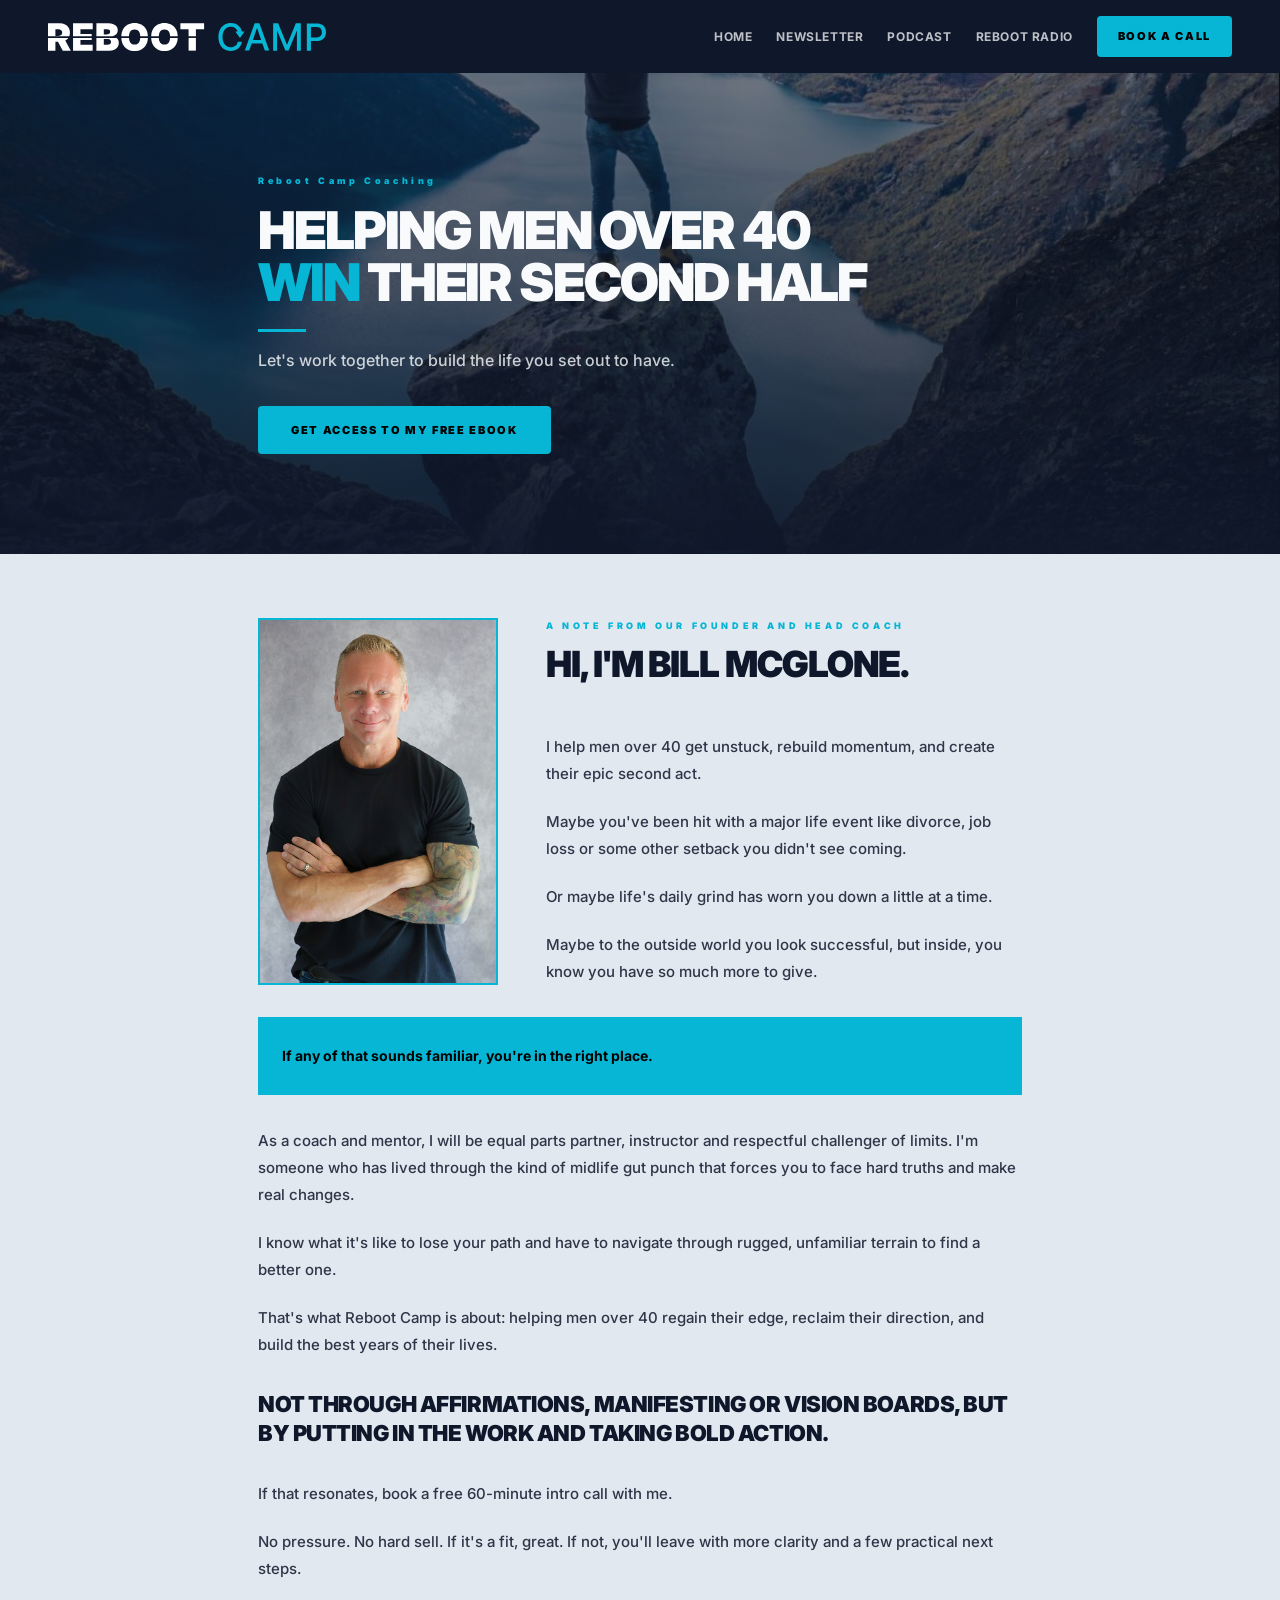
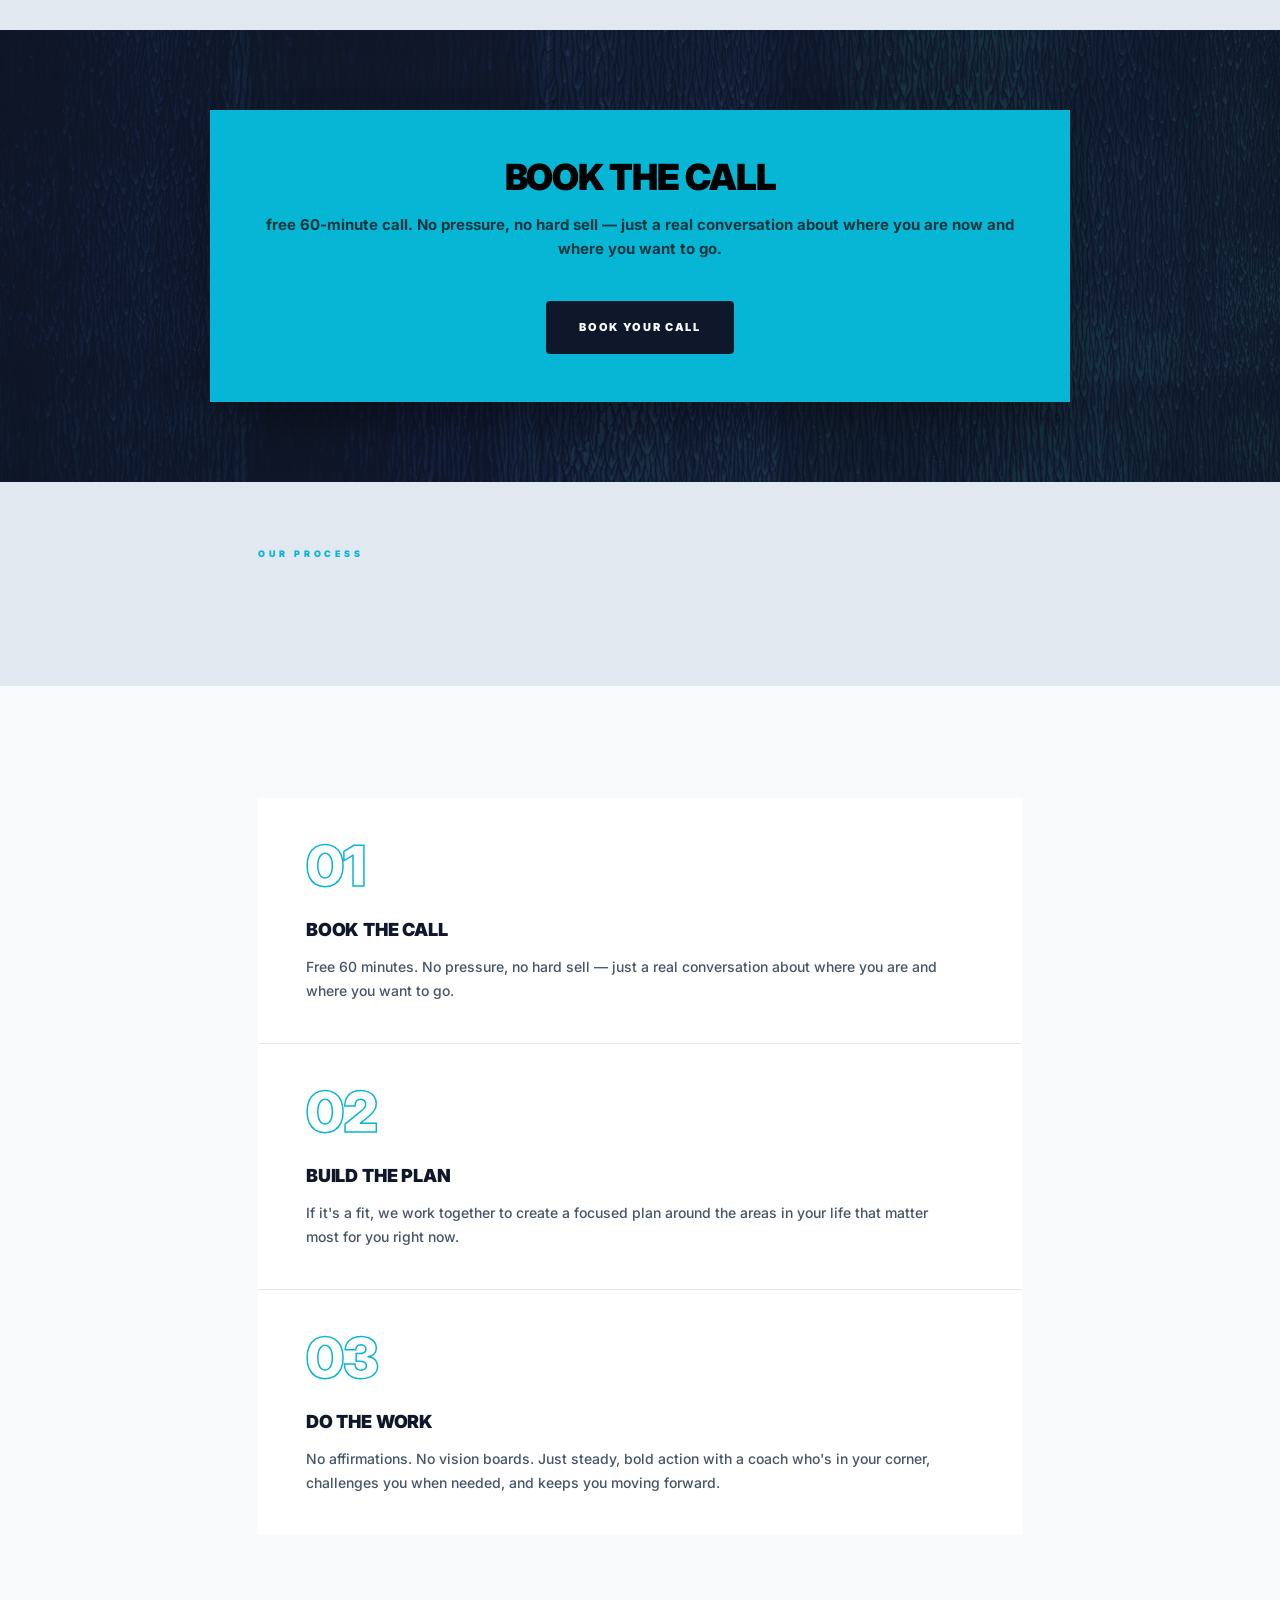
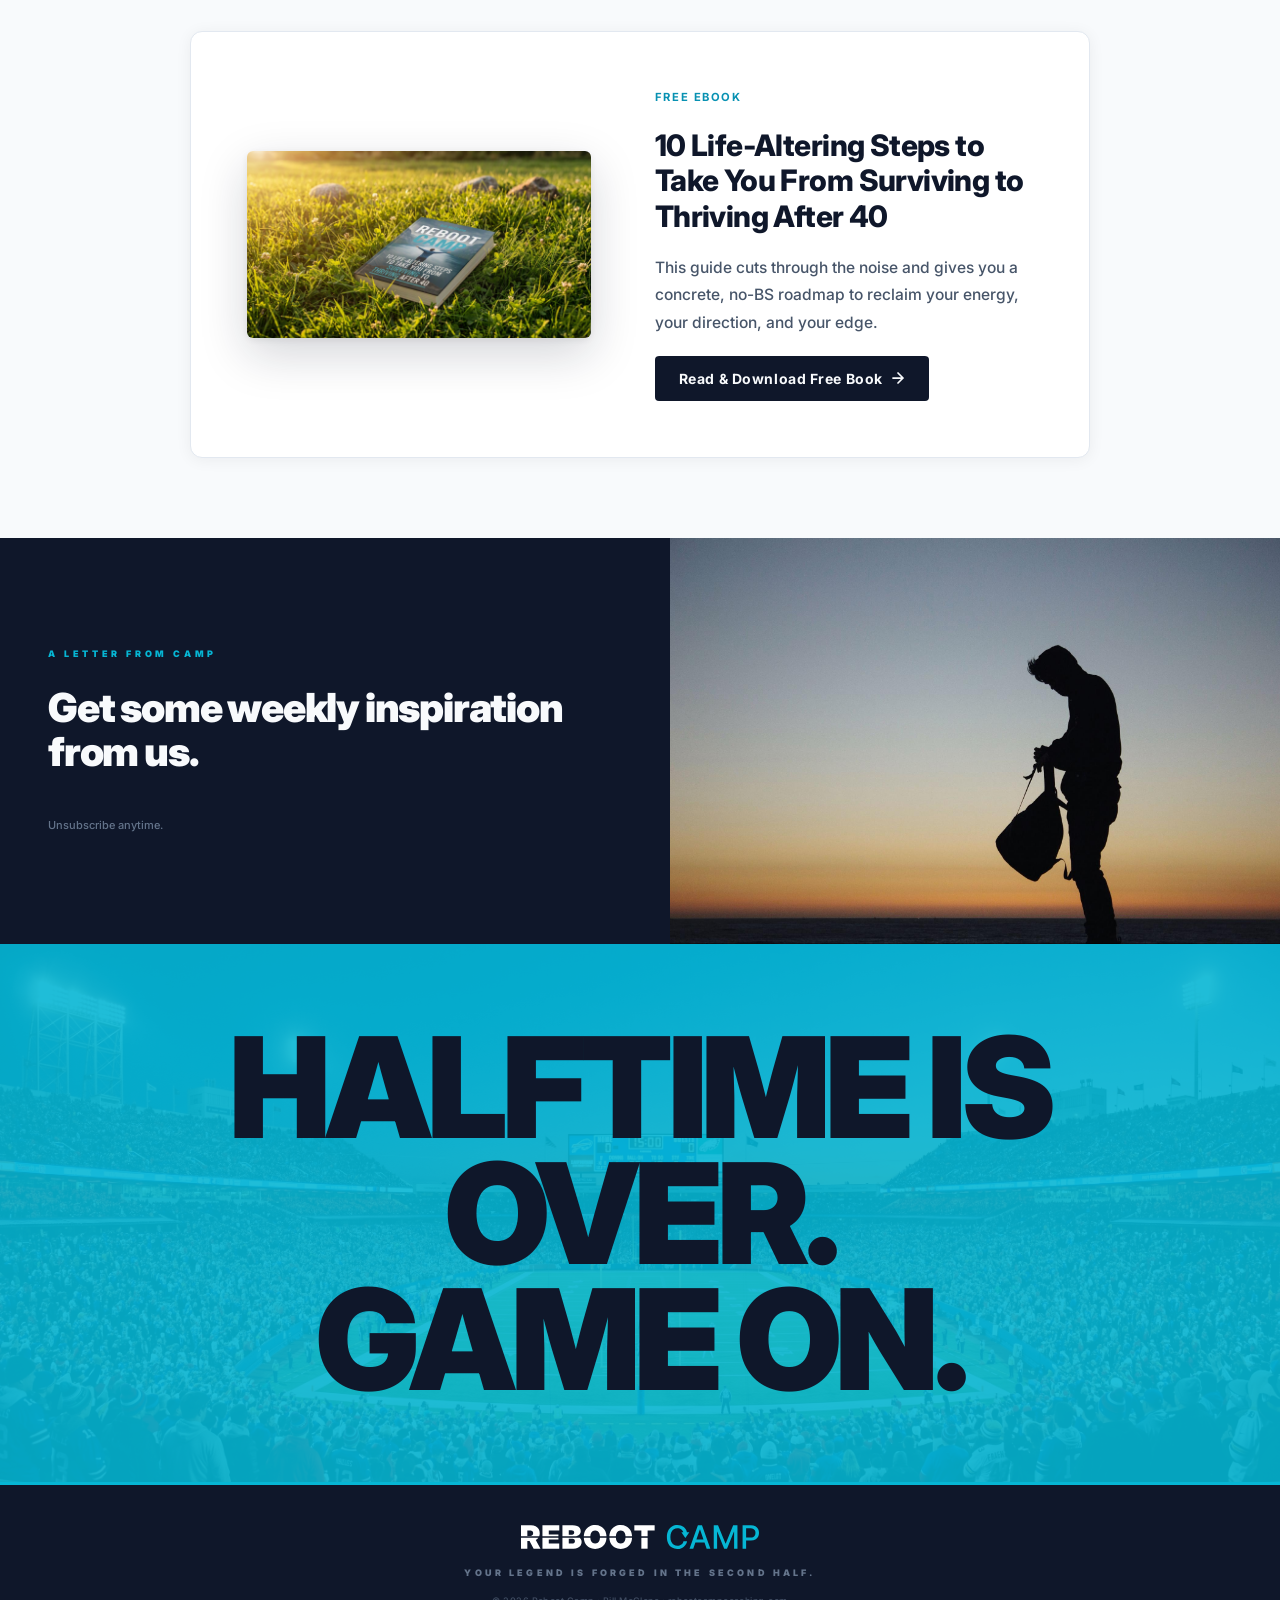
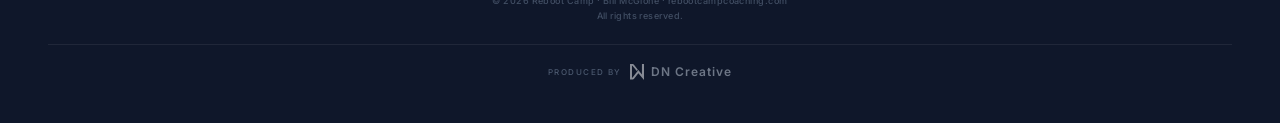
==== site/index.html @ 66ba0c17 "Rename spotify page to radio, restore Newsletter nav label Moves site/spotify.html to site/radio.htm" ====
<!DOCTYPE html>
<html lang="en">
<head>
<meta charset="UTF-8">
<meta name="viewport" content="width=device-width, initial-scale=1.0, maximum-scale=1.0">
<meta name="robots" content="index, follow, max-image-preview:large">
<meta name="description" content="Reboot Camp Coaching — Bill McGlone helps men over 40 get unstuck, rebuild momentum and create an epic second act.">
<meta name="author" content="Bill McGlone">
<title>Reboot Camp Coaching — Helping Men Over 40 Win Their Second Half</title>
<link rel="canonical" href="https://rebootcampcoaching.com/">

<!-- Open Graph / LinkedIn / Facebook -->
<meta property="og:type" content="website">
<meta property="og:url" content="https://rebootcampcoaching.com/">
<meta property="og:site_name" content="Reboot Camp Coaching">
<meta property="og:title" content="Reboot Camp Coaching — Helping Men Over 40 Win Their Second Half">
<meta property="og:description" content="Bill McGlone helps men over 40 get unstuck, rebuild momentum and create an epic second act. Book a free intro call today.">
<meta property="og:image" content="https://rebootcampcoaching.com/images/Reboot-Newsletter.png">
<meta property="og:image:width" content="851">
<meta property="og:image:height" content="315">
<meta property="og:image:alt" content="Reboot Camp Coaching">
<meta property="og:locale" content="en_US">

<!-- Twitter Card -->
<meta name="twitter:card" content="summary_large_image">
<meta name="twitter:title" content="Reboot Camp Coaching — Helping Men Over 40 Win Their Second Half">
<meta name="twitter:description" content="Bill McGlone helps men over 40 get unstuck, rebuild momentum and create an epic second act. Book a free intro call today.">
<meta name="twitter:image" content="https://rebootcampcoaching.com/images/Reboot-Newsletter.png">

<link rel="preconnect" href="https://fonts.googleapis.com">
<link rel="preconnect" href="https://fonts.gstatic.com" crossorigin>
<link href="https://fonts.googleapis.com/css2?family=Inter:wght@300;500;700;900&display=swap" rel="stylesheet">
<link rel="stylesheet" href="style.css">
<link rel="stylesheet" href="landing.css">
<link rel="icon" type="image/png" href="images/Favicon@0.75x.png">
<link rel="icon" type="image/svg+xml" href="images/Favicon.svg">

<script type="application/ld+json">
{
  "@context": "https://schema.org",
  "@type": "ProfessionalService",
  "name": "Reboot Camp Coaching",
  "url": "https://rebootcampcoaching.com/",
  "image": "https://rebootcampcoaching.com/images/Reboot-Newsletter.png",
  "description": "Bill McGlone helps men over 40 get unstuck, rebuild momentum and create an epic second act.",
  "founder": {
    "@type": "Person",
    "name": "Bill McGlone"
  },
  "areaServed": "Worldwide",
  "audience": {
    "@type": "Audience",
    "audienceType": "Men over 40"
  }
}
</script>
</head>
<body>

<!-- Navigation -->
<nav class="ebook-nav landing-nav" id="landing-nav" aria-label="Primary navigation">
  <a href="#top" class="logo-wrap" aria-label="Reboot Camp home">
    <img src="images/Reboot-dark.svg" alt="Reboot Camp" class="logo">
  </a>
  <div class="landing-nav-links">
    <a href="index.html" class="landing-nav-link">Home</a>
    <a href="newsletter.html" class="landing-nav-link">Newsletter</a>
    <a href="podcast.html" class="landing-nav-link">Podcast</a>
    <a href="radio.html" class="landing-nav-link">Reboot Radio</a>
    <a href="https://calendly.com/bill-rebootcampcoaching" class="cta-button cta-button-sm" aria-label="Book a free intro call" target="_blank" rel="noopener">Book a Call</a>
    <button type="button" class="nav-toggle" id="nav-toggle" aria-haspopup="true" aria-expanded="false" aria-controls="nav-menu" aria-label="Menu">
      <span class="nav-toggle-label">Menu</span>
      <span class="nav-hamburger-bars" aria-hidden="true"><span></span><span></span><span></span></span>
      <span class="nav-toggle-chevron" aria-hidden="true">
        <svg width="10" height="6" viewBox="0 0 10 6" fill="none"><path d="M1 1l4 4 4-4" stroke="currentColor" stroke-width="1.5" stroke-linecap="round" stroke-linejoin="round"/></svg>
      </span>
    </button>
  </div>

  <div class="nav-menu" id="nav-menu">
    <div class="nav-menu-head">
      <span class="nav-menu-title">Menu</span>
      <button type="button" class="nav-close" id="nav-close" aria-label="Close menu">
        <svg width="14" height="14" viewBox="0 0 14 14" fill="none"><path d="M1 1l12 12M1 13L13 1" stroke="currentColor" stroke-width="1.5" stroke-linecap="round"/></svg>
      </button>
    </div>
    <ul class="nav-menu-list">
      <li><a href="index.html" class="nav-menu-link">Home</a></li>
      <li><a href="newsletter.html" class="nav-menu-link">Newsletter</a></li>
      <li><a href="podcast.html" class="nav-menu-link">Podcast</a></li>
      <li><a href="radio.html" class="nav-menu-link">Reboot Radio</a></li>
    </ul>
  </div>
</nav>
<div class="nav-overlay" id="nav-overlay"></div>

<!-- ============================================
     HERO
     ============================================ -->
<header id="top" class="landing-hero">
  <img src="images/image6.jpg" alt="Man standing on mountain peak with arms outstretched" class="landing-hero-image">
  <div class="landing-hero-overlay"></div>
  <div class="landing-hero-content">
    <span class="cover-overline">Reboot Camp Coaching</span>
    <h1 class="cover-title animate-heading">Helping Men Over 40<br><em>Win</em> Their Second Half</h1>
    <div class="cover-rule"></div>
    <p class="landing-hero-sub">Let's work together to build the life you set out to have.</p>
    <div class="landing-hero-actions">
      <button type="button" class="cta-button cta-button-no-glow ebook-signup-trigger" aria-label="Get access to my free ebook">Get Access To My Free Ebook</button>
    </div>
  </div>
</header>

<!-- ============================================
     NARRATIVE — A Note From Bill
     ============================================ -->
<section class="section-opener" aria-labelledby="narrative-title">
  <div class="ebook-body">
    <div class="author-2col">
      <img src="images/bill-headshot.jpg" alt="Bill McGlone" class="author-photo"/>
      <div class="author-2col-content">
        <span class="toc-overline">A note from our founder and head coach</span>
        <h2 class="section-title animate-heading" id="narrative-title">Hi, I'm Bill McGlone.</h2>
      </div>
      <div class="body-text author-2col-body">
        <p>I help men over 40 get unstuck, rebuild momentum, and create their epic second act.</p>
        <p>Maybe you've been hit with a major life event like divorce, job loss or some other setback you didn't see coming.</p>
        <p>Or maybe life's daily grind has worn you down a little at a time.</p>
        <p>Maybe to the outside world you look successful, but inside, you know you have so much more to give.</p>
      </div>
    </div>

    <div class="callout cyan">
      <p>If any of that sounds familiar, you're in the right place.</p>
    </div>

    <div class="body-text">
      <p>As a coach and mentor, I will be equal parts partner, instructor and respectful challenger of limits. I'm someone who has lived through the kind of midlife gut punch that forces you to face hard truths and make real changes.</p>
      <p>I know what it's like to lose your path and have to navigate through rugged, unfamiliar terrain to find a better one.</p>
      <p>That's what Reboot Camp is about: helping men over 40 regain their edge, reclaim their direction, and build the best years of their lives.</p>
    </div>

    <p class="statement">Not through affirmations, manifesting or vision boards, but by putting in the work and taking bold action.</p>

    <div class="body-text">
      <p>If that resonates, book a free 60-minute intro call with me.</p>
      <p>No pressure. No hard sell. If it's a fit, great. If not, you'll leave with more clarity and a few practical next steps.</p>
    </div>
  </div>
</section>

<!-- ============================================
     PRIMARY CTA
     ============================================ -->
<section id="book-a-call" class="landing-cta-section">
  <img src="images/pexels-timmossholder-7165477.jpg" alt="" class="landing-cta-bg" aria-hidden="true">
  <div class="landing-cta-card">
    <h2 class="landing-cta-title animate-heading">Book the Call</h2>
    <p class="landing-cta-text">free 60-minute call. No pressure, no hard sell — just a real conversation about where you are now and where you want to go.</p>
    <a href="https://calendly.com/bill-rebootcampcoaching" class="cta-button cta-button-dark" aria-label="Book a free 60 minute intro call with Bill" target="_blank" rel="noopener">Book Your Call</a>
  </div>
</section>


<!-- ============================================
     HOW IT WORKS
     ============================================ -->
<section class="section-opener" aria-labelledby="process-title">
  <div class="ebook-body">
    <span class="toc-overline">Our Process</span>
    <h2 class="section-title animate-heading" id="process-title">How It Works</h2>
  </div>
</section>
<article class="chapter landing-chapter chapter-pre-promo">
  <div class="ebook-body">
    <div class="process-grid">
      <div class="process-card">
        <span class="process-num" aria-hidden="true">01</span>
        <h3 class="problem-card-title">Book the Call</h3>
        <p class="problem-card-desc">Free 60 minutes. No pressure, no hard sell — just a real conversation about where you are and where you want to go.</p>
      </div>
      <div class="process-card">
        <span class="process-num" aria-hidden="true">02</span>
        <h3 class="problem-card-title">Build the Plan</h3>
        <p class="problem-card-desc">If it's a fit, we work together to create a focused plan around the areas in your life that matter most for you right now.</p>
      </div>
      <div class="process-card">
        <span class="process-num" aria-hidden="true">03</span>
        <h3 class="problem-card-title">Do the Work</h3>
        <p class="problem-card-desc">No affirmations. No vision boards. Just steady, bold action with a coach who's in your corner, challenges you when needed, and keeps you moving forward.</p>
      </div>
    </div>
  </div>
</article>

<!-- ============================================
     EBOOK PROMO CARD
     ============================================ -->
<section class="promo-card-section" aria-labelledby="promo-card-title">
  <div class="promo-card">
    <div class="promo-card-image-wrap">
      <img src="images/BookRenderimage.png" alt="Reboot Camp ebook lying on grass in sunlight" class="promo-card-img"/>
    </div>
    <div class="promo-card-content">
      <span class="promo-card-overline">Free Ebook</span>
      <h2 class="promo-card-title" id="promo-card-title">10 Life-Altering Steps to Take You From Surviving to Thriving After&nbsp;40</h2>
      <p class="promo-card-body">This guide cuts through the noise and gives you a concrete, no-BS roadmap to reclaim your energy, your direction, and your edge.</p>
      <button type="button" class="promo-card-cta ebook-signup-trigger">
        Read &amp; Download Free Book
        <svg width="14" height="14" viewBox="0 0 14 14" fill="none" aria-hidden="true">
          <path d="M2 7h10M7 2l5 5-5 5" stroke="currentColor" stroke-width="1.75" stroke-linecap="round" stroke-linejoin="round"/>
        </svg>
      </button>
    </div>
  </div>
</section>

<!-- ============================================
     BEEHIIV SIGNUP
     ============================================ -->
<section id="substack" class="newsletter-block" aria-labelledby="newsletter-title">
  <div class="newsletter-grid">
    <div class="newsletter-content">
      <span class="toc-overline">A Letter From Camp</span>
      <h2 class="newsletter-title animate-heading" id="newsletter-title">Get some weekly inspiration from us.</h2>
      <script type="text/javascript" async src="https://subscribe-forms.beehiiv.com/attribution.js"></script>
      <script async src="https://subscribe-forms.beehiiv.com/v3/loader.js" data-beehiiv-form="f8115a3a-3103-4c8f-bd59-3f20fd999560"></script>
      <p class="newsletter-disclaimer">Unsubscribe anytime.</p>
    </div>
    <div class="newsletter-media">
      <img src="images/image2.jpg" alt="A Letter From The Camp newsletter" loading="lazy">
    </div>
  </div>
</section>

<!-- ============================================
     CLOSING STATEMENT
     ============================================ -->
<section class="closing-statement">
  <img src="images/scoreboard.png" alt="" class="closing-bg" aria-hidden="true">
  <div class="closing-content">
    <h2 class="animate-heading">Halftime is over.<br>Game on.</h2>
    
  </div>
</section>

<!-- ============================================
     FOOTER
     ============================================ -->
<footer class="ebook-footer" role="contentinfo">
  <img src="images/Reboot-dark.svg" alt="Reboot Camp" class="footer-logo">
  <p class="footer-signoff">Your legend is forged in the second half.</p>
  <p class="footer-legal">© 2026 Reboot Camp · Bill McGlone · rebootcampcoaching.com<br>All rights reserved.</p>
  <div class="footer-producer">
    <span class="dn-produced">Produced by</span>
    <a href="https://dncreative.studio" class="dn-credit" target="_blank" rel="noopener noreferrer" aria-label="DN Creative">
      <img src="images/DN-Creative-logo.svg" class="dn-icon" alt="" aria-hidden="true">
      <span class="dn-name">DN Creative</span>
    </a>
  </div>
</footer>

<!-- ============================================
     EBOOK SIGNUP MODAL
     ============================================ -->
<div id="ebook-modal" class="ebook-modal" role="dialog" aria-modal="true" aria-labelledby="ebook-modal-title" aria-hidden="true">
  <div class="ebook-modal-backdrop" id="ebook-modal-backdrop"></div>
  <div class="ebook-modal-panel">
    <button type="button" class="ebook-modal-close" id="ebook-modal-close" aria-label="Close signup form">
      <svg width="12" height="12" viewBox="0 0 12 12" fill="none" aria-hidden="true">
        <path d="M1 1L11 11M1 11L11 1" stroke="currentColor" stroke-width="1.5" stroke-linecap="round"/>
      </svg>
    </button>
    <span class="toc-overline">Free Ebook</span>
    <div class="cover-rule ebook-modal-rule"></div>
    <h2 class="ebook-modal-title" id="ebook-modal-title">Sign up for our newsletter to get access to your free ebook</h2>
    <script async src="https://subscribe-forms.beehiiv.com/v3/loader.js" data-beehiiv-form="f8115a3a-3103-4c8f-bd59-3f20fd999560"></script>
    <p class="ebook-modal-disclaimer">Unsubscribe anytime.</p>
  </div>
</div>

<script>
(function() {
  var headings = document.querySelectorAll('.animate-heading');
  if (!headings.length) return;

  if (!('IntersectionObserver' in window)) {
    headings.forEach(function(h) { h.classList.add('in-view'); });
    return;
  }

  var observer = new IntersectionObserver(function(entries) {
    entries.forEach(function(entry) {
      if (entry.isIntersecting) {
        entry.target.classList.add('in-view');
        observer.unobserve(entry.target);
      }
    });
  }, { threshold: 0.2 });

  headings.forEach(function(h) { observer.observe(h); });
})();

(function() {
  var track = document.getElementById('testimonial-track');
  var dotsWrap = document.getElementById('testimonial-dots');
  if (!track || !dotsWrap) return;

  var cards = track.querySelectorAll('.testimonial-card');
  var dots = dotsWrap.querySelectorAll('.testimonial-dot');
  if (!cards.length || !dots.length) return;

  var activeIndex = 0;

  function setActive(index) {
    activeIndex = index;
    dots.forEach(function(dot, i) {
      dot.classList.toggle('is-active', i === index);
      dot.setAttribute('aria-selected', i === index ? 'true' : 'false');
    });
  }

  function goTo(index) {
    cards[index].scrollIntoView({ behavior: 'smooth', inline: 'start', block: 'nearest' });
  }

  // With multiple cards visible at once, the last few cards can't scroll
  // all the way to the track's start edge — this is the real number of
  // reachable scroll positions, not cards.length - 1.
  function getLastIndex() {
    var cardWidth = cards[0].getBoundingClientRect().width;
    var gap = parseFloat(getComputedStyle(track).columnGap || getComputedStyle(track).gap) || 0;
    var maxScroll = track.scrollWidth - track.clientWidth;
    return Math.max(0, Math.round(maxScroll / (cardWidth + gap)));
  }

  dots.forEach(function(dot, i) {
    dot.addEventListener('click', function() { goTo(Math.min(i, getLastIndex())); });
  });

  var ticking = false;
  track.addEventListener('scroll', function() {
    if (ticking) return;
    ticking = true;
    requestAnimationFrame(function() {
      var cardWidth = cards[0].getBoundingClientRect().width;
      var gap = parseFloat(getComputedStyle(track).columnGap || getComputedStyle(track).gap) || 0;
      var index = Math.round(track.scrollLeft / (cardWidth + gap));
      index = Math.max(0, Math.min(getLastIndex(), index));
      setActive(index);
      ticking = false;
    });
  }, { passive: true });

  var prevBtn = document.getElementById('testimonial-prev');
  var nextBtn = document.getElementById('testimonial-next');

  function step(direction) {
    var lastIndex = getLastIndex();
    if (direction > 0 && activeIndex >= lastIndex) {
      goTo(0);
      return;
    }
    if (direction < 0 && activeIndex <= 0) {
      goTo(lastIndex);
      return;
    }
    goTo(activeIndex + direction);
  }

  if (prevBtn) prevBtn.addEventListener('click', function() { step(-1); });
  if (nextBtn) nextBtn.addEventListener('click', function() { step(1); });
})();

(function() {
  var modal = document.getElementById('ebook-modal');
  var closeBtn = document.getElementById('ebook-modal-close');
  var backdrop = document.getElementById('ebook-modal-backdrop');
  if (!modal) return;

  function openModal() {
    modal.classList.add('is-open');
    modal.setAttribute('aria-hidden', 'false');
    document.body.style.overflow = 'hidden';
    if (closeBtn) closeBtn.focus();
  }

  function closeModal() {
    modal.classList.remove('is-open');
    modal.setAttribute('aria-hidden', 'true');
    document.body.style.overflow = '';
  }

  document.querySelectorAll('.ebook-signup-trigger').forEach(function(el) {
    el.addEventListener('click', openModal);
  });

  if (closeBtn) closeBtn.addEventListener('click', closeModal);
  if (backdrop) backdrop.addEventListener('click', closeModal);

  document.addEventListener('keydown', function(e) {
    if (e.key === 'Escape' && modal.classList.contains('is-open')) closeModal();
  });
})();
</script>

<script src="nav.js" defer></script>
</body>
</html>
---- site/style.css ----
/* ============================================
   REBOOT CAMP EBOOK — BLUEPRINT PALETTE v1.3
   DN Creative LLC · June 2026
   ============================================ */

:root {
  --bg:          #F8FAFC;
  --midnight:    #0F172A;
  --cyan:        #06B6D4;
  --cyan-deep:   #0891B2;
  --bone:        #E2E8F0;
  --slate:       #475569;
  --gunmetal:    #1E293B;
  --silver:      #CBD5E1;
  --pewter:      #94A3B8;
  --fog:         #64748B;
  --max-width:   680px;
  --reading-pad: clamp(20px, 5vw, 48px);
}

*, *::before, *::after {
  box-sizing: border-box;
  margin: 0;
  padding: 0;
}

html {
  font-size: 16px;
  scroll-behavior: smooth;
}

body {
  background-color: var(--bg);
  color: var(--midnight);
  font-family: 'Inter', system-ui, -apple-system, sans-serif;
  font-weight: 500;
  line-height: 1.75;
  -webkit-font-smoothing: antialiased;
  -moz-osx-font-smoothing: grayscale;
  display: flex;
  flex-direction: column;
  min-height: 100vh;
}

/* PROGRESS BAR — web only */
#progress-bar {
  position: fixed;
  top: 0;
  left: 0;
  height: 3px;
  background: var(--cyan);
  width: 0%;
  z-index: 1000;
  transition: width 0.1s linear;
}

/* NAV */
.ebook-nav {
  position: sticky;
  top: 0;
  background: var(--midnight);
  z-index: 100;
  padding: 16px var(--reading-pad);
  display: flex;
  align-items: center;
  justify-content: space-between;
  gap: 16px;
}

.ebook-nav .logo-wrap {
  display: flex;
  align-items: center;
  text-decoration: none;
}

.ebook-nav img.logo {
  height: 28px;
  width: auto;
}

/* Text logo (used when SVG is unavailable) */
.logo-text {
  font-family: 'Inter', system-ui, sans-serif;
  font-size: 14px;
  font-weight: 900;
  letter-spacing: 0.15em;
  text-transform: uppercase;
  color: #F8FAFC;
  line-height: 1;
}

.logo-weight-light {
  font-weight: 200;
  opacity: 0.55;
}


/* WRAPPER */
.ebook-body {
  max-width: var(--max-width);
  margin: 0 auto;
  padding: 0 var(--reading-pad);
}

/* ============================================
   COVER
   ============================================ */
.cover {
  position: relative;
  min-height: 100svh;
  display: flex;
  flex-direction: column;
  justify-content: flex-end;
  overflow: hidden;
  page-break-after: always;
  break-after: page;
}

.cover-image {
  position: absolute;
  inset: 0;
  width: 100%;
  height: 100%;
  object-fit: cover;
  object-position: center bottom;
}

.cover-overlay {
  position: absolute;
  inset: 0;
  background: linear-gradient(
    to bottom,
    rgba(15,23,42,0.2) 0%,
    rgba(15,23,42,0.5) 50%,
    rgba(15,23,42,0.95) 100%
  );
}

.cover-content {
  position: relative;
  z-index: 2;
  padding: 60px var(--reading-pad) 200px;
  max-width: var(--max-width);
  margin: 0 auto;
  width: 100%;
}

.cover-logo {
  height: 36px;
  width: auto;
  margin-bottom: 40px;
  display: block;
}

/* Text logo variant for cover */
.cover-logo-brand {
  display: block;
  font-family: 'Inter', system-ui, sans-serif;
  font-size: 18px;
  font-weight: 900;
  letter-spacing: 0.18em;
  text-transform: uppercase;
  color: #F8FAFC;
  line-height: 1;
  margin-bottom: 40px;
}

.cover-overline {
  font-size: 9px;
  font-weight: 900;
  letter-spacing: 0.4em;
  color: var(--cyan);
  margin-bottom: 16px;
  display: block;
}

.cover-title {
  font-size: clamp(32px, 8vw, 52px);
  font-weight: 900;
  letter-spacing: -0.04em;
  text-transform: uppercase;
  line-height: 1.0;
  color: #F8FAFC;
  margin-bottom: 20px;
}

.cover-title em {
  font-style: normal;
  color: var(--cyan);
}

.cover-subtitle {
  font-size: 14px;
  font-weight: 500;
  color: rgba(248,250,252,0.7);
  line-height: 1.6;
  max-width: 480px;
  margin-bottom: 32px;
}

.cover-rule {
  width: 48px;
  height: 3px;
  background: var(--cyan);
  margin-bottom: 16px;
}

.cover-author {
  font-size: 11px;
  font-weight: 700;
  letter-spacing: 0.25em;
  text-transform: uppercase;
  color: rgba(248,250,252,0.6);
}

/* SCROLL HINT — web only */
@media screen {
  @keyframes scroll-bounce {
    0%, 100% { transform: translateX(-50%) translateY(0); opacity: 0.45; }
    50%       { transform: translateX(-50%) translateY(7px); opacity: 0.8; }
  }

  .scroll-hint {
    position: absolute;
    bottom: 130px;
    left: 50%;
    transform: translateX(-50%);
    color: #F8FAFC;
    animation: scroll-bounce 2s ease-in-out infinite;
    pointer-events: none;
  }
}

/* ============================================
   TABLE OF CONTENTS
   ============================================ */
.toc-section {
  background: var(--midnight);
  padding: 80px 0;
  page-break-after: always;
  break-after: page;
}

.toc-inner {
  max-width: var(--max-width);
  margin: 0 auto;
  padding: 0 var(--reading-pad);
}

.toc-overline {
  font-size: 9px;
  font-weight: 900;
  letter-spacing: 0.4em;
  text-transform: uppercase;
  color: var(--cyan);
  margin-bottom: 12px;
  display: block;
}

.toc-heading {
  font-size: clamp(28px, 6vw, 40px);
  font-weight: 900;
  letter-spacing: -0.03em;
  text-transform: uppercase;
  color: #F8FAFC;
  margin-bottom: 48px;
  line-height: 1.1;
}

.toc-list {
  list-style: none;
  border-top: 1px solid var(--gunmetal);
}

.toc-list li {
  border-bottom: 1px solid var(--gunmetal);
}

.toc-list a {
  display: flex;
  align-items: baseline;
  gap: 12px;
  padding: 16px 0;
  text-decoration: none;
  color: rgba(248,250,252,0.8);
  font-size: 13px;
  font-weight: 500;
  transition: color 0.2s;
}

.toc-list a:hover {
  color: var(--cyan);
}

.toc-num {
  font-size: 9px;
  font-weight: 900;
  letter-spacing: 0.25em;
  color: var(--cyan);
  text-transform: uppercase;
  min-width: 36px;
  flex-shrink: 0;
}

.toc-title {
  flex: 1;
}

/* ============================================
   CHAPTER SECTIONS
   ============================================ */
.chapter {
  padding: 80px 0 64px;
  page-break-before: always;
  break-before: page;
}

.chapter + .chapter {
  border-top: 1px solid var(--bone);
}

/* Image flush against opener when image leads the chapter */
.chapter:has(> .image-wrap:first-child) {
  padding-top: 0;
}
.chapter > .image-wrap:first-child {
  margin-top: 0;
}

/* Chapter opener — dark */
.chapter-opener {
  background: var(--midnight);
  padding: 80px 0 64px;
  page-break-before: always;
  break-before: page;
}

.chapter-opener .ebook-body {
  padding: 0 var(--reading-pad);
}

/* Step number display */
.step-number {
  font-size: clamp(80px, 20vw, 120px);
  font-weight: 900;
  letter-spacing: -0.05em;
  line-height: 0.85;
  color: transparent;
  -webkit-text-stroke: 2px var(--cyan);
  text-transform: uppercase;
  margin-bottom: 8px;
  display: block;
  opacity: 0.25;
}

.chapter-opener .step-number {
  -webkit-text-stroke: 2px var(--cyan);
  opacity: 0.3;
}

.step-label {
  font-size: 9px;
  font-weight: 900;
  letter-spacing: 0.4em;
  text-transform: uppercase;
  color: var(--cyan);
  margin-bottom: 16px;
  display: block;
}

.chapter-title {
  font-size: clamp(28px, 7vw, 42px);
  font-weight: 900;
  letter-spacing: -0.03em;
  text-transform: uppercase;
  color: var(--midnight);
  line-height: 1.05;
  margin-bottom: 24px;
}

.chapter-opener .chapter-title {
  color: #F8FAFC;
}

/* Section opener (non-step) */
.section-opener {
  background: var(--bone);
  padding: 64px 0 48px;
  page-break-before: always;
  break-before: page;
}

.section-title {
  font-size: clamp(24px, 6vw, 36px);
  font-weight: 900;
  letter-spacing: -0.03em;
  text-transform: uppercase;
  color: var(--midnight);
  line-height: 1.1;
  margin-bottom: 24px;
}

.accent-rule {
  width: 48px;
  height: 3px;
  background: var(--cyan);
  margin-bottom: 24px;
}

/* ============================================
   TYPOGRAPHY — BODY
   ============================================ */
.body-text {
  font-size: 15px;
  font-weight: 500;
  line-height: 1.8;
  color: var(--midnight);
  opacity: 0.85;
}

.chapter-opener .body-text,
.toc-section .body-text {
  color: rgba(248,250,252,0.75);
}

.body-text p {
  margin-bottom: 1.4em;
}

.body-text p:last-child {
  margin-bottom: 0;
}

.body-text strong {
  font-weight: 900;
  color: var(--midnight);
  opacity: 1;
}

.chapter-opener .body-text strong {
  color: #F8FAFC;
}

.body-text ul,
.body-text ol {
  padding-left: 20px;
  margin-bottom: 1.4em;
}

.body-text li {
  margin-bottom: 0.6em;
}

/* PULL QUOTE */
blockquote.pull-quote {
  border-left: 3px solid var(--cyan);
  padding: 4px 0 4px 20px;
  margin: 32px 0;
}

blockquote.pull-quote p {
  font-size: 15px;
  font-weight: 700;
  font-style: normal;
  color: var(--midnight);
  line-height: 1.65;
  margin: 0;
}

.chapter-opener blockquote.pull-quote p {
  color: #F8FAFC;
}

blockquote.pull-quote cite {
  display: block;
  font-size: 10px;
  font-weight: 700;
  letter-spacing: 0.2em;
  text-transform: uppercase;
  color: var(--cyan);
  margin-top: 8px;
}

/* CALLOUT BOX */
.callout {
  background: var(--midnight);
  padding: 28px 24px;
  margin: 32px 0;
}

.callout.cyan {
  background: var(--cyan);
}

.callout p {
  font-size: 14px;
  font-weight: 700;
  color: #F8FAFC;
  line-height: 1.6;
  margin: 0;
}

.callout.cyan p {
  color: #000000;
}

/* STATEMENT — emphasis lines */
.statement {
  font-size: clamp(16px, 4vw, 22px);
  font-weight: 900;
  letter-spacing: -0.02em;
  color: var(--midnight);
  line-height: 1.3;
  margin: 32px 0;
  text-transform: uppercase;
}

.chapter-opener .statement {
  color: #F8FAFC;
}

/* AFFIRMATION */
.affirmation {
  background: var(--gunmetal);
  border-left: 3px solid var(--cyan);
  padding: 20px 24px;
  margin: 28px 0;
}

.affirmation p {
  font-size: 14px;
  font-weight: 900;
  color: #F8FAFC;
  letter-spacing: -0.01em;
  margin: 0;
}

/* FORMULA */
.formula {
  text-align: center;
  font-size: clamp(12px, 3vw, 15px);
  font-weight: 900;
  letter-spacing: 0.1em;
  text-transform: uppercase;
  color: var(--midnight);
  padding: 28px 0;
  border-top: 1px solid var(--silver);
  border-bottom: 1px solid var(--silver);
  margin: 32px 0;
}

/* STAT BLOCK */
.stat-block {
  display: grid;
  grid-template-columns: repeat(auto-fit, minmax(120px, 1fr));
  gap: 2px;
  margin: 32px 0;
  background: var(--silver);
}

.stat-item {
  background: var(--midnight);
  padding: 24px 20px;
  text-align: center;
}

.stat-number {
  font-size: clamp(28px, 7vw, 40px);
  font-weight: 900;
  letter-spacing: -0.04em;
  color: var(--cyan);
  display: block;
  line-height: 1;
}

.stat-label {
  font-size: 9px;
  font-weight: 700;
  letter-spacing: 0.25em;
  text-transform: uppercase;
  color: var(--fog);
  margin-top: 6px;
  display: block;
}

/* ============================================
   IMAGES
   ============================================ */
.chapter-image {
  width: calc(100% + (var(--reading-pad) * 2));
  margin-left: calc(var(--reading-pad) * -1);
  margin-right: calc(var(--reading-pad) * -1);
  display: block;
  aspect-ratio: 16/9;
  object-fit: cover;
  object-position: center;
  margin-bottom: 0;
}

.image-wrap {
  margin: 40px 0;
}

.image-caption {
  background: var(--midnight);
  padding: 10px var(--reading-pad);
  font-size: 9px;
  font-weight: 700;
  letter-spacing: 0.2em;
  text-transform: uppercase;
  color: var(--fog);
  width: calc(100% + (var(--reading-pad) * 2));
  margin-left: calc(var(--reading-pad) * -1);
}

/* ============================================
   THE ACTION
   ============================================ */
.the-action {
  background: var(--cyan);
  padding: 32px 28px;
  margin: 40px 0 0;
}

.action-label {
  font-size: 9px;
  font-weight: 900;
  letter-spacing: 0.4em;
  text-transform: uppercase;
  color: rgba(0,0,0,0.5);
  margin-bottom: 12px;
  display: block;
}

.action-text {
  font-size: 15px;
  font-weight: 700;
  color: #000000;
  line-height: 1.65;
  margin: 0;
}

/* CHAPTER DIVIDER */
.chapter-divider {
  border: none;
  height: 1px;
  background: var(--silver);
  margin: 48px 0;
}

/* SIGN-OFF */
.sign-off {
  margin: 48px 0 0;
  padding-top: 32px;
  border-top: 3px solid var(--cyan);
}

.sign-off p {
  font-size: 9px;
  font-weight: 900;
  letter-spacing: 0.35em;
  color: var(--slate);
  margin: 0;
}

/* ============================================
   ABOUT / BACK MATTER
   ============================================ */
.about-section {
  background: var(--midnight);
  padding: 80px 0;
  page-break-before: always;
  break-before: page;
}

.about-inner {
  max-width: var(--max-width);
  margin: 0 auto;
  padding: 0 var(--reading-pad);
}

.author-photo-placeholder {
  width: 400px;
  height: 500px;
  border-radius: 0;
  background: var(--gunmetal);
  border: 2px solid var(--cyan);
  display: flex;
  align-items: center;
  justify-content: center;
  margin-bottom: 28px;
}

.author-photo-placeholder span {
  font-size: 9px;
  font-weight: 700;
  letter-spacing: 0.2em;
  text-transform: uppercase;
  color: var(--fog);
}

.author-photo {
  width: 100%;
  height: auto;
  aspect-ratio: 4 / 5;
  object-fit: cover;
  object-position: top center;
  display: block;
  border: 2px solid var(--cyan);
}

/* 2-col author layout — photo left, header right, body below */
.author-2col {
  display: grid;
  grid-template-columns: 113px 1fr;
  grid-template-areas:
    "photo header"
    "body  body";
  column-gap: 16px;
  row-gap: 20px;
  align-items: start;
  margin-bottom: 32px;
}

.author-photo {
  grid-area: photo;
  max-width: none;
  width: 100%;
}

.author-2col-content {
  grid-area: header;
  display: flex;
  flex-direction: column;
  align-self: center;
}

.author-2col-body {
  grid-area: body;
}

@media screen and (min-width: 768px) {
  .author-2col {
    grid-template-columns: 240px 1fr;
    grid-template-areas:
      "photo header"
      "photo body";
    column-gap: 48px;
    row-gap: 24px;
    align-items: start;
  }

  .author-photo {
    height: 100%;
    object-fit: cover;
  }

  .author-2col-content {
    align-self: start;
  }
}

.author-name {
  font-size: clamp(22px, 5vw, 32px);
  font-weight: 900;
  letter-spacing: -0.03em;
  color: #F8FAFC;
  margin-bottom: 6px;
}

.author-role {
  font-size: 9px;
  font-weight: 700;
  letter-spacing: 0.3em;
  text-transform: uppercase;
  color: var(--cyan);
  margin-bottom: 28px;
  display: block;
}

.about-text {
  font-size: 14px;
  font-weight: 500;
  color: rgba(248,250,252,0.75);
  line-height: 1.8;
}

.about-text p {
  margin-bottom: 1.2em;
}

/* CTA BUTTON */
.cta-button {
  display: inline-flex;
  align-items: center;
  justify-content: center;
  box-sizing: border-box;
  background: var(--cyan);
  color: #000000;
  font-size: 11px;
  font-weight: 900;
  letter-spacing: 0.15em;
  text-transform: uppercase;
  text-decoration: none;
  padding: 16px 32px;
  border: 1px solid transparent;
  border-radius: 4px;
  margin-top: 32px;
  transition: background 0.2s;
}

.cta-button:hover {
  background: var(--cyan-deep);
}

/* ============================================
   FOOTER
   ============================================ */
.ebook-footer {
  background: var(--midnight);
  border-top: 3px solid var(--cyan);
  padding: 40px var(--reading-pad);
  text-align: center;
  margin-top: auto;
}

.footer-logo {
  height: 24px;
  width: auto;
  margin-bottom: 16px;
  display: block;
  margin-left: auto;
  margin-right: auto;
}

.footer-logo-text {
  display: block;
  font-family: 'Inter', system-ui, sans-serif;
  font-size: 14px;
  font-weight: 900;
  letter-spacing: 0.18em;
  text-transform: uppercase;
  color: rgba(248,250,252,0.5);
  margin-bottom: 16px;
  text-align: center;
}

.footer-signoff {
  font-size: 9px;
  font-weight: 900;
  letter-spacing: 0.35em;
  text-transform: uppercase;
  color: var(--fog);
  margin-bottom: 12px;
}

.footer-legal {
  font-size: 9px;
  font-weight: 500;
  color: var(--fog);
  opacity: 0.6;
  letter-spacing: 0.05em;
}

/* ============================================
   PRINT / EPUB
   ============================================ */
@media print {
  #progress-bar,
  .ebook-nav {
    display: none !important;
  }

  body {
    font-size: 12pt;
    background: white;
    color: black;
  }

  .cover {
    min-height: 100vh;
  }

  .cover-overlay {
    background: rgba(15,23,42,0.7);
  }

  /* Chapter opener starts on its own page; body flows directly after — no second forced break */
  .chapter-opener,
  .section-opener,
  .toc-section,
  .about-section {
    page-break-before: always;
    break-before: page;
  }

  .chapter {
    page-break-before: auto;
    break-before: auto;
  }

  /* Keep TOC entirely on one page */
  .toc-section {
    page-break-inside: avoid;
    break-inside: avoid;
  }

  /* Prevent heading orphans — keep chapter head glued to the content that follows */
  .chapter-opener,
  .section-opener {
    page-break-after: avoid;
    break-after: avoid;
  }

  .chapter-title,
  .section-title,
  .step-label,
  .step-number {
    page-break-after: avoid;
    break-after: avoid;
  }

  /* Widow / orphan control */
  p {
    orphans: 3;
    widows: 3;
  }

  /* "A Quick Note from Me" — compress to fit on one page */
  #note {
    padding: 32px 0 24px;
  }

  #note + article.chapter {
    padding: 24px 0 32px;
  }

  #note + article.chapter .body-text p,
  #note + article.chapter .sign-off p {
    font-size: 9.5pt;
    line-height: 1.55;
    margin-bottom: 0.55em;
  }

  /* About page: 2-col layout + keep on one page */
  .about-section {
    page-break-inside: avoid;
    break-inside: avoid;
    padding: 48px 0;
  }

  .author-2col {
    display: grid;
    grid-template-columns: 200px 1fr;
    grid-template-areas:
      "photo header"
      "photo body";
    gap: 40px;
    align-items: start;
    margin-bottom: 0;
  }

  .author-photo {
    max-width: none;
    width: 100%;
    height: auto;
    aspect-ratio: 4 / 5;
  }

  .chapter-image {
    max-height: 300px;
  }

  a {
    text-decoration: none;
    color: inherit;
  }
}

@page {
  margin: 0;
  size: 8.5in 11in;
}

/* ============================================
   RESPONSIVE
   ============================================ */
@media (max-width: 480px) {
  .stat-block {
    grid-template-columns: 1fr 1fr;
  }
}

/* ============================================
   CHAPTER NAV — screen only
   ============================================ */
@media screen {
  /* sticky is set in base styles; add relative only as containing block fallback */
  .ebook-nav { position: sticky; }

  .nav-toggle {
    background: none;
    border: none;
    cursor: pointer;
    display: flex;
    align-items: center;
    gap: 8px;
    padding: 6px 0;
    color: var(--fog);
    transition: color 0.2s;
  }
  .nav-toggle:hover { color: var(--silver); }

  .nav-toggle-label {
    font-size: 9px;
    font-weight: 900;
    letter-spacing: 0.3em;
    text-transform: uppercase;
  }

  .nav-toggle-chevron {
    display: flex;
    align-items: center;
    flex-shrink: 0;
    transition: transform 0.2s;
  }
  .ebook-nav.nav-open .nav-toggle-chevron { transform: rotate(180deg); }

  .nav-hamburger-bars {
    display: none;
    flex-direction: column;
    gap: 5px;
    width: 22px;
  }
  .nav-hamburger-bars span {
    display: block;
    height: 2px;
    background: currentColor;
    border-radius: 1px;
    transition: transform 0.25s, opacity 0.25s;
    transform-origin: center;
  }
  .ebook-nav.nav-open .nav-hamburger-bars span:nth-child(1) { transform: translateY(7px) rotate(45deg); }
  .ebook-nav.nav-open .nav-hamburger-bars span:nth-child(2) { opacity: 0; transform: scaleX(0); }
  .ebook-nav.nav-open .nav-hamburger-bars span:nth-child(3) { transform: translateY(-7px) rotate(-45deg); }

  /* Dropdown */
  .nav-menu {
    position: absolute;
    top: 100%;
    right: 0;
    width: 300px;
    background: #ffffff;
    border-top: 3px solid var(--cyan);
    border-radius: 0 0 4px 4px;
    box-shadow: 0 8px 32px rgba(15,23,42,0.18), 0 2px 8px rgba(15,23,42,0.1);
    display: none;
    z-index: 200;
  }
  .ebook-nav.nav-open .nav-menu { display: block; }

  .nav-menu-head { display: none; }

  .nav-menu-list { list-style: none; padding: 0; }

  .nav-menu-cta {
    display: flex;
    align-items: center;
    gap: 8px;
    padding: 13px 18px;
    font-size: 11px;
    font-weight: 700;
    letter-spacing: 0.08em;
    text-transform: uppercase;
    color: var(--cyan-deep);
    text-decoration: none;
    background: #F0FDFF;
    border-bottom: 1px solid var(--bone);
    transition: background 0.15s, color 0.15s;
  }
  .nav-menu-cta:hover {
    background: #E0F9FF;
    color: #0369A1;
  }

  .nav-menu-link {
    display: flex;
    align-items: center;
    gap: 10px;
    padding: 9px 18px;
    font-size: 12px;
    font-weight: 500;
    letter-spacing: 0.03em;
    text-transform: uppercase;
    color: var(--slate);
    text-decoration: none;
    transition: background 0.15s, color 0.15s;
  }
  .nav-menu-link:hover {
    background: #F0FDFF;
    color: var(--midnight);
  }
  .nav-menu-link.nav-coming-soon {
    opacity: 0.4;
    cursor: default;
    pointer-events: none;
  }

  .nav-step-num {
    font-size: 9px;
    font-weight: 900;
    letter-spacing: 0.2em;
    color: var(--cyan-deep);
    min-width: 20px;
    flex-shrink: 0;
  }

  .nav-menu-sep {
    height: 1px;
    background: var(--bone);
    margin: 4px 18px;
  }

  /* Overlay */
  .nav-overlay {
    display: none;
    position: fixed;
    inset: 0;
    background: rgba(15,23,42,0.6);
    z-index: 95;
    backdrop-filter: blur(2px);
    -webkit-backdrop-filter: blur(2px);
  }
  .nav-overlay.nav-open { display: block; }
}

/* Mobile — drawer pattern */
@media screen and (max-width: 640px) {
  .nav-toggle-label,
  .nav-toggle-chevron { display: none; }
  .nav-hamburger-bars { display: flex; }

  .nav-menu {
    position: fixed;
    top: 0;
    right: 0;
    bottom: 0;
    width: min(300px, 85vw);
    border-top: none;
    border-left: 2px solid var(--cyan);
    overflow-y: auto;
    display: block;
    transform: translateX(100%);
    visibility: hidden;
    transition: transform 0.28s cubic-bezier(0.4,0,0.2,1), visibility 0s linear 0.28s;
    z-index: 200;
  }
  .ebook-nav.nav-open .nav-menu {
    transform: translateX(0);
    visibility: visible;
    transition: transform 0.28s cubic-bezier(0.4,0,0.2,1), visibility 0s;
  }

  .nav-menu-head {
    display: flex;
    align-items: center;
    justify-content: space-between;
    padding: 18px 18px 12px;
    border-bottom: 1px solid rgba(255,255,255,0.08);
  }
  .nav-menu-title {
    font-size: 9px;
    font-weight: 900;
    letter-spacing: 0.3em;
    text-transform: uppercase;
    color: var(--fog);
  }
  .nav-close {
    background: none;
    border: none;
    cursor: pointer;
    color: var(--pewter);
    padding: 6px;
    display: flex;
    align-items: center;
    transition: color 0.2s;
  }
  .nav-close:hover { color: #F8FAFC; }

  .nav-menu-list { padding: 12px 0; }
  .nav-menu-link { padding: 12px 18px; font-size: 13px; }
}

/* ============================================
   DN CREATIVE FOOTER CREDIT
   ============================================ */
.footer-producer {
  display: inline-flex;
  align-items: center;
  gap: 8px;
  margin-top: 20px;
  padding-top: 16px;
  border-top: 1px solid rgba(255,255,255,0.07);
  width: 100%;
  justify-content: center;
}

.dn-produced {
  font-size: 8px;
  font-weight: 500;
  letter-spacing: 0.18em;
  text-transform: uppercase;
  color: var(--fog);
  opacity: 0.7;
}

.dn-credit {
  display: inline-flex;
  align-items: center;
  gap: 7px;
  text-decoration: none;
  opacity: 0.5;
  transition: opacity 0.2s;
}
.dn-credit:hover { opacity: 1; }

.dn-icon {
  height: 16px;
  width: auto;
  display: block;
  flex-shrink: 0;
}

.dn-name {
  font-size: 12px;
  font-weight: 600;
  letter-spacing: 0.08em;
  color: var(--silver);
  white-space: nowrap;
}

/* ============================================
   DOWNLOAD DROPDOWN
   ============================================ */
.download-dropdown {
  position: relative;
  display: inline-block;
  margin-top: 28px;
}

.download-btn {
  display: inline-flex;
  align-items: center;
  gap: 8px;
  padding: 12px 20px;
  background: var(--cyan);
  color: var(--midnight);
  font-family: var(--font);
  font-size: 13px;
  font-weight: 700;
  letter-spacing: 0.08em;
  text-transform: uppercase;
  border: none;
  cursor: pointer;
  transition: background 0.2s;
}

.download-btn:hover {
  background: #22d3ee;
}

.dropdown-chevron {
  transition: transform 0.2s;
}

.download-btn[aria-expanded="true"] .dropdown-chevron {
  transform: rotate(180deg);
}

.download-menu {
  display: none;
  position: absolute;
  top: calc(100% + 4px);
  left: 0;
  min-width: 100%;
  background: var(--midnight);
  border: 1px solid var(--cyan);
  list-style: none;
  margin: 0;
  padding: 4px 0;
  z-index: 100;
}

.download-menu.is-open {
  display: block;
}

.download-option {
  display: flex;
  align-items: center;
  gap: 8px;
  padding: 10px 16px;
  color: #F8FAFC;
  font-family: var(--font);
  font-size: 13px;
  font-weight: 600;
  letter-spacing: 0.06em;
  text-decoration: none;
  text-transform: uppercase;
  transition: background 0.15s, color 0.15s;
}

.download-option:hover {
  background: var(--cyan);
  color: var(--midnight);
}

/* ============================================
   CLOSING STATEMENT
   ============================================ */
.closing-statement {
  position: relative;
  overflow: hidden;
  background: var(--midnight);
  text-align: center;
  padding: 100px 24px;
}

.closing-bg {
  position: absolute;
  inset: 0;
  width: 100%;
  height: 100%;
  object-fit: cover;
  object-position: center;
  opacity: 0.10;
  pointer-events: none;
  user-select: none;
}

.closing-content {
  position: relative;
  z-index: 1;
}

.closing-statement h2 {
  font-size: clamp(2.8rem, 8vw, 5.5rem);
  font-weight: 900;
  color: var(--cloud);
  letter-spacing: -0.02em;
  margin: 0 0 16px;
  line-height: 1;
}

.closing-statement p {
  font-size: clamp(1rem, 2.5vw, 1.35rem);
  color: var(--cyan);
  font-weight: 600;
  letter-spacing: 0.08em;
  text-transform: uppercase;
  margin: 0;
}

/* ============================================
   EBOOK PROMO CARD
   ============================================ */
.promo-card-section {
  padding: clamp(24px, 4vw, 40px) var(--reading-pad) clamp(48px, 8vw, 80px);
  background: var(--bg);
}

.chapter-pre-promo {
  padding-bottom: 24px;
}

.promo-card {
  max-width: 900px;
  margin: 0 auto;
  display: grid;
  grid-template-columns: 1fr 1.1fr;
  gap: clamp(32px, 5vw, 64px);
  align-items: center;
  background: #fff;
  border: 1px solid var(--bone);
  border-radius: 12px;
  padding: clamp(28px, 5vw, 56px);
  box-shadow: 0 2px 16px rgba(15,23,42,0.06);
}

.promo-card-image-wrap {
  position: relative;
}

.promo-card-img {
  width: 100%;
  height: auto;
  display: block;
  border-radius: 6px;
  box-shadow: 0 16px 48px rgba(15,23,42,0.18), 0 2px 8px rgba(15,23,42,0.08);
}

.promo-card-content {
  display: flex;
  flex-direction: column;
  gap: 20px;
}

.promo-card-overline {
  display: inline-block;
  font-size: 0.7rem;
  font-weight: 700;
  letter-spacing: 0.14em;
  text-transform: uppercase;
  color: var(--cyan-deep);
  width: fit-content;
}

.promo-card-title {
  font-size: clamp(1.35rem, 2.5vw, 1.85rem);
  font-weight: 800;
  color: var(--midnight);
  line-height: 1.2;
  letter-spacing: -0.02em;
  margin: 0;
}

.promo-card-body {
  font-size: clamp(0.875rem, 1.5vw, 0.975rem);
  color: var(--slate);
  line-height: 1.75;
  margin: 0;
}

.promo-card-cta {
  display: inline-flex;
  align-items: center;
  gap: 8px;
  background: var(--midnight);
  color: #F8FAFC;
  font-size: 0.875rem;
  font-weight: 700;
  letter-spacing: 0.04em;
  text-decoration: none;
  padding: 14px 24px;
  border: none;
  border-radius: 4px;
  width: fit-content;
  transition: background 0.2s, transform 0.15s;
}

.promo-card-cta:hover {
  background: var(--gunmetal);
  transform: translateY(-1px);
}

.promo-card-cta svg {
  flex-shrink: 0;
  transition: transform 0.15s;
}

.promo-card-cta:hover svg {
  transform: translateX(3px);
}

@media (max-width: 640px) {
  .promo-card {
    grid-template-columns: 1fr;
  }

  .promo-card-image-wrap {
    max-width: 260px;
    margin: 0 auto;
  }
}
---- site/landing.css ----
/* ============================================
   REBOOT CAMP LANDING PAGE
   Built on the Blueprint v1.3 tokens in style.css.
   Layout/component patterns borrowed from a coaching-site
   reference, restyled sharp-edged in Blueprint colors —
   no rounded corners, no pill buttons.
   ============================================ */

/* CONTENT WIDTH — match the hero's 860px column.
   Overrides style.css's 680px ebook reading width, scoped to
   this page only (landing.css isn't loaded by the ebook). */
.ebook-body,
.about-inner {
  max-width: 860px;
}

/* NAV — inline links on desktop, hamburger drawer below 640px */
.landing-nav-links {
  display: flex;
  align-items: center;
  gap: 24px;
}

.landing-nav .nav-toggle {
  display: none;
}

.landing-nav-link {
  font-size: 12px;
  font-weight: 700;
  letter-spacing: 0.05em;
  text-transform: uppercase;
  color: rgba(248,250,252,0.75);
  text-decoration: none;
  transition: color 0.2s;
}

.landing-nav-link:hover {
  color: var(--cyan);
}

.nav-coming-soon {
  opacity: 0.35;
  cursor: default;
  pointer-events: none;
  position: relative;
}
/* Re-enable pointer-events on desktop so tooltip shows on hover */
@media (min-width: 641px) {
  .nav-coming-soon {
    pointer-events: auto;
  }
  .nav-coming-soon:hover {
    color: rgba(248,250,252,0.75) !important;
  }
  .nav-coming-soon::after {
    content: 'Coming Soon';
    position: absolute;
    top: calc(100% + 6px);
    left: 50%;
    transform: translateX(-50%);
    background: var(--midnight);
    color: var(--pewter);
    font-size: 10px;
    font-weight: 600;
    letter-spacing: 0.08em;
    text-transform: uppercase;
    white-space: nowrap;
    padding: 4px 8px;
    border-radius: 4px;
    border: 1px solid rgba(255,255,255,0.08);
    opacity: 0;
    pointer-events: none;
    transition: opacity 0.15s;
  }
  .nav-coming-soon:hover::after {
    opacity: 1;
  }
}

/* Combined selectors (not just .cta-button-sm) so this reliably beats
   .cta-button-secondary's own padding regardless of source order —
   both rules have single-class specificity otherwise. */
.cta-button.cta-button-sm,
.cta-button-secondary.cta-button-sm {
  padding: 10px 20px;
  margin-top: 0;
}

@media (max-width: 640px) {
  .landing-nav-link:not(.cta-button) {
    display: none;
  }

  .landing-nav .nav-toggle {
    display: flex;
  }

  .landing-nav.ebook-nav {
    padding-left: 12px;
    padding-right: 12px;
    gap: 6px;
    flex-wrap: nowrap;
  }

  .landing-nav-links {
    gap: 6px;
    flex-shrink: 0;
    flex-wrap: nowrap;
  }

  .ebook-nav.landing-nav img.logo {
    height: 14px;
  }

  .landing-nav .cta-button.cta-button-sm,
  .landing-nav .cta-button-secondary.cta-button-sm {
    padding: 6px 10px;
    font-size: 9px;
    letter-spacing: 0.02em;
    white-space: nowrap;
  }
}

@media (max-width: 480px) {
  .landing-nav .ebook-signup-trigger {
    display: none;
  }
}

/* ============================================
   HERO
   ============================================ */
.landing-hero {
  position: relative;
  overflow: hidden;
}

.landing-hero-image {
  position: absolute;
  inset: 0;
  width: 100%;
  height: 100%;
  object-fit: cover;
  object-position: center bottom;
}

.landing-hero-overlay {
  position: absolute;
  inset: 0;
  background: linear-gradient(
    to bottom,
    rgba(15,23,42,0.55) 0%,
    rgba(15,23,42,0.75) 60%,
    rgba(15,23,42,0.95) 100%
  );
}

.landing-hero-content {
  position: relative;
  z-index: 2;
  padding: 100px var(--reading-pad) 100px;
  max-width: 860px;
  margin: 0 auto;
  width: 100%;
}

.landing-hero-sub {
  font-size: 16px;
  font-weight: 500;
  color: rgba(248,250,252,0.8);
  line-height: 1.6;
  max-width: 480px;
  margin-bottom: 32px;
}

.landing-hero-actions {
  display: flex;
  flex-wrap: wrap;
  align-items: center;
  gap: 16px;
}

.landing-hero-actions .cta-button,
.landing-hero-actions .cta-button-secondary {
  margin-top: 0;
}

/* .cta-button-secondary shares the exact box geometry of .cta-button
   (display, box-sizing, padding, border width, border-radius) — only
   fill vs. outline differs. Defined here since landing.css isn't
   loaded by the ebook page. */
.cta-button-secondary {
  display: inline-flex;
  align-items: center;
  justify-content: center;
  box-sizing: border-box;
  background: transparent;
  color: #F8FAFC;
  font-size: 11px;
  font-weight: 900;
  letter-spacing: 0.15em;
  text-transform: uppercase;
  text-decoration: none;
  padding: 16px 32px;
  border: 1px solid rgba(248,250,252,0.4);
  border-radius: 4px;
  transition: border-color 0.2s, color 0.2s;
}

.cta-button-secondary:hover {
  border-color: var(--cyan);
  color: var(--cyan);
}

/* ============================================
   SHARED CARD TITLE/DESC — used by process cards
   ============================================ */
.problem-card-title {
  font-size: 18px;
  font-weight: 900;
  letter-spacing: -0.01em;
  text-transform: uppercase;
  color: var(--midnight);
  margin-bottom: 10px;
}

.problem-card-desc {
  font-size: 14px;
  font-weight: 500;
  color: var(--slate);
  line-height: 1.7;
  max-width: 640px;
}

/* ============================================
   FEATURE BLOCK — "1:1 Coaching"
   ============================================ */
.feature-grid {
  display: grid;
  grid-template-columns: 1fr;
}

@media (min-width: 768px) {
  .feature-grid {
    grid-template-columns: 1fr 1fr;
  }
}

.feature-media {
  aspect-ratio: 4 / 5;
  overflow: hidden;
}

.feature-media img {
  width: 100%;
  height: 100%;
  object-fit: cover;
  display: block;
}

.feature-content {
  background: var(--midnight);
  padding: 56px var(--reading-pad);
  display: flex;
  flex-direction: column;
  justify-content: center;
}

.feature-content > * {
  max-width: 440px;
}

.feature-title {
  font-size: clamp(26px, 5vw, 36px);
  font-weight: 900;
  letter-spacing: -0.03em;
  text-transform: uppercase;
  color: #F8FAFC;
  line-height: 1.05;
  margin: 8px 0 16px;
}

.feature-text {
  font-size: 14px;
  font-weight: 500;
  color: rgba(248,250,252,0.75);
  line-height: 1.8;
  margin-bottom: 28px;
}

/* ============================================
   PROCESS GRID — "How It Works"
   ============================================ */
.process-grid {
  display: grid;
  grid-template-columns: 1fr;
  gap: 1px;
  background: var(--bone);
  margin: 32px 0;
}

.process-card {
  background: #ffffff;
  padding: 40px var(--reading-pad);
  display: flex;
  flex-direction: column;
  align-items: flex-start;
}

.process-num {
  font-size: 56px;
  font-weight: 900;
  letter-spacing: -0.02em;
  line-height: 1;
  color: transparent;
  -webkit-text-stroke: 1.5px var(--cyan);
  display: block;
  margin-bottom: 20px;
}

/* ============================================
   PRIMARY CTA — floating card
   ============================================ */
.landing-cta-section {
  position: relative;
  background: var(--midnight);
  padding: 80px var(--reading-pad);
  display: flex;
  justify-content: center;
  overflow: hidden;
}

.landing-cta-bg {
  position: absolute;
  inset: 0;
  width: 100%;
  height: 100%;
  object-fit: cover;
  opacity: 0.15;
}

.landing-cta-card {
  position: relative;
  z-index: 1;
  background: var(--cyan);
  padding: 48px var(--reading-pad);
  max-width: 860px;
  width: 100%;
  text-align: center;
  box-shadow: 0 24px 48px -12px rgba(0,0,0,0.45);
}

.landing-cta-title {
  font-size: clamp(24px, 6vw, 36px);
  font-weight: 900;
  letter-spacing: -0.03em;
  text-transform: uppercase;
  color: #000000;
  line-height: 1.1;
  margin-bottom: 16px;
}

.landing-cta-text {
  font-size: 15px;
  font-weight: 700;
  color: rgba(0,0,0,0.7);
  line-height: 1.6;
  margin-bottom: 8px;
}

.cta-button-dark {
  background: var(--midnight);
  color: #F8FAFC;
}

.cta-button-dark:hover {
  background: var(--gunmetal);
}

/* ============================================
   TESTIMONIALS (placeholder)
   ============================================ */
.testimonial-section {
  background: var(--bone);
  padding: 80px 0;
}

.coming-soon-badge {
  display: inline-block;
  background: var(--cyan);
  color: #000000;
  font-size: 9px;
  font-weight: 900;
  letter-spacing: 0.2em;
  text-transform: uppercase;
  padding: 6px 12px;
  margin-top: 8px;
}

.testimonial-carousel {
  display: flex;
  align-items: center;
  gap: 12px;
  margin-top: 32px;
}

.testimonial-track {
  display: flex;
  align-items: stretch;
  gap: 20px;
  overflow-x: auto;
  scroll-snap-type: x mandatory;
  -webkit-overflow-scrolling: touch;
  scrollbar-width: none;
  flex: 1;
  min-width: 0;
  padding-bottom: 4px;
}

.testimonial-track::-webkit-scrollbar {
  display: none;
}

.testimonial-card {
  flex: 0 0 auto;
  width: calc((100% - 40px) / 3);
  min-height: 300px;
  display: flex;
  flex-direction: column;
  scroll-snap-align: start;
  border: 1px solid var(--silver);
  padding: 28px 24px;
  background: #ffffff;
}

@media (max-width: 640px) {
  .testimonial-card {
    width: 82%;
    min-height: 0;
  }
}

.testimonial-arrow {
  flex-shrink: 0;
  width: 44px;
  height: 44px;
  background: #ffffff;
  border: 1px solid var(--silver);
  color: var(--midnight);
  display: flex;
  align-items: center;
  justify-content: center;
  cursor: pointer;
  transition: border-color 0.2s, color 0.2s;
}

.testimonial-arrow:hover {
  border-color: var(--cyan);
  color: var(--cyan-deep);
}

.testimonial-dots {
  display: flex;
  justify-content: center;
  gap: 10px;
  margin-top: 28px;
}

.testimonial-dot {
  width: 8px;
  height: 8px;
  padding: 0;
  background: var(--silver);
  border: none;
  cursor: pointer;
  transition: background 0.2s, width 0.2s;
}

.testimonial-dot.is-active {
  width: 24px;
  background: var(--cyan);
}

.testimonial-sample-tag {
  font-size: 9px;
  font-weight: 700;
  letter-spacing: 0.15em;
  text-transform: uppercase;
  color: var(--fog);
  margin-bottom: 16px;
  display: block;
}

.testimonial-quote {
  font-size: 14px;
  font-weight: 700;
  color: var(--midnight);
  line-height: 1.7;
  margin-bottom: 20px;
  flex: 1;
}

.testimonial-person {
  margin-top: auto;
}

.testimonial-name {
  font-size: 12px;
  font-weight: 900;
  letter-spacing: 0.02em;
  text-transform: uppercase;
  color: var(--midnight);
  margin-bottom: 2px;
}

.testimonial-role {
  font-size: 10px;
  font-weight: 500;
  color: var(--slate);
}

/* ============================================
   NEWSLETTER — Substack signup
   ============================================ */
.newsletter-block {
  background: var(--midnight);
}

.newsletter-grid {
  display: grid;
  grid-template-columns: 1fr;
}

@media (min-width: 768px) {
  .newsletter-grid {
    grid-template-columns: 1.1fr 1fr;
  }
}

.newsletter-content {
  padding: 80px var(--reading-pad);
  display: flex;
  flex-direction: column;
  justify-content: center;
}

.newsletter-title {
  font-size: clamp(28px, 5vw, 40px);
  font-weight: 900;
  letter-spacing: -0.03em;
  line-height: 1.1;
  color: #F8FAFC;
  margin: 12px 0 28px;
}

.newsletter-form {
  display: flex;
  border: 1px solid rgba(248,250,252,0.25);
  max-width: 440px;
}

.newsletter-input {
  flex: 1;
  min-width: 0;
  background: transparent;
  border: none;
  padding: 16px 20px;
  color: #F8FAFC;
  font-family: 'Inter', system-ui, sans-serif;
  font-size: 14px;
  font-weight: 500;
}

.newsletter-input::placeholder {
  color: rgba(248,250,252,0.5);
}

.newsletter-input:focus {
  outline: none;
  background: rgba(248,250,252,0.05);
}

.newsletter-submit {
  background: var(--cyan);
  color: #000000;
  border: none;
  padding: 16px 28px;
  font-size: 11px;
  font-weight: 900;
  letter-spacing: 0.15em;
  text-transform: uppercase;
  white-space: nowrap;
  cursor: pointer;
  transition: background 0.2s;
}

.newsletter-submit:hover {
  background: var(--cyan-deep);
}

.newsletter-disclaimer {
  font-size: 11px;
  font-weight: 500;
  color: var(--fog);
  margin-top: 14px;
}

.newsletter-media {
  min-height: 280px;
  overflow: hidden;
}

.newsletter-media img {
  width: 100%;
  height: 100%;
  object-fit: cover;
  display: block;
}

/* ============================================
   CLOSING STATEMENT
   ============================================ */
.closing-statement {
  background: var(--cyan);
  padding: 80px var(--reading-pad);
  text-align: center;
}

.closing-statement h2 {
  font-size: clamp(48px, 14vw, 140px);
  font-weight: 900;
  letter-spacing: -0.04em;
  text-transform: uppercase;
  line-height: 0.9;
  color: var(--midnight);
  margin: 0;
}

/* ============================================
   ANIMATION
   ============================================ */
@keyframes cta-glow {
  0%, 100% { box-shadow: 0 0 0 0 rgba(6,182,212,0); }
  50%      { box-shadow: 0 0 20px 4px rgba(6,182,212,0.55); }
}

.cta-button {
  animation: cta-glow 2.6s ease-in-out infinite;
}

.cta-button-no-glow {
  animation: none;
}

.animate-heading {
  opacity: 0;
  transform: translateY(-20px);
}

.animate-heading.in-view {
  animation: heading-fade-down 0.7s ease-out forwards;
}

@keyframes heading-fade-down {
  to {
    opacity: 1;
    transform: translateY(0);
  }
}

@media (prefers-reduced-motion: reduce) {
  .cta-button {
    animation: none;
  }
  .animate-heading {
    opacity: 1;
    transform: none;
  }
  .animate-heading.in-view {
    animation: none;
  }
}

/* ============================================
   EBOOK TRIGGER — button-element resets
   .cta-button / .cta-button-secondary / .promo-card-cta declare
   their own border + box-sizing, so a plain UA reset is enough —
   no per-class border override needed.
   ============================================ */
button.cta-button,
button.cta-button-secondary,
button.promo-card-cta {
  -webkit-appearance: none;
  appearance: none;
  font-family: inherit;
  cursor: pointer;
}

/* ============================================
   EBOOK SIGNUP MODAL
   ============================================ */
.ebook-modal {
  display: none;
  position: fixed;
  inset: 0;
  z-index: 1000;
  align-items: center;
  justify-content: center;
  padding: 24px;
}

.ebook-modal.is-open {
  display: flex;
}

.ebook-modal-backdrop {
  position: absolute;
  inset: 0;
  background: rgba(15, 23, 42, 0.88);
  cursor: pointer;
}

.ebook-modal-panel {
  position: relative;
  z-index: 1;
  background: var(--midnight);
  max-width: 500px;
  width: 100%;
  padding: 48px 40px 40px;
  border-top: 3px solid var(--cyan);
}

.ebook-modal-rule {
  margin: 10px 0 20px;
}

.ebook-modal-close {
  position: absolute;
  top: 16px;
  right: 16px;
  width: 36px;
  height: 36px;
  background: none;
  border: 1px solid rgba(248,250,252,0.2);
  display: flex;
  align-items: center;
  justify-content: center;
  cursor: pointer;
  color: rgba(248,250,252,0.6);
  transition: border-color 0.2s, color 0.2s;
  padding: 0;
  -webkit-appearance: none;
  appearance: none;
}

.ebook-modal-close:hover {
  border-color: var(--cyan);
  color: var(--cyan);
}

.ebook-modal-title {
  font-size: clamp(18px, 4vw, 26px);
  font-weight: 900;
  letter-spacing: -0.02em;
  text-transform: uppercase;
  color: #F8FAFC;
  line-height: 1.1;
  margin: 0 0 28px;
}

.ebook-modal-disclaimer {
  font-size: 11px;
  font-weight: 500;
  color: var(--fog);
  margin-top: 12px;
}

@media (max-width: 600px) {
  .ebook-modal {
    padding: 16px;
  }
  .ebook-modal-panel {
    padding: 40px 24px 32px;
  }
}
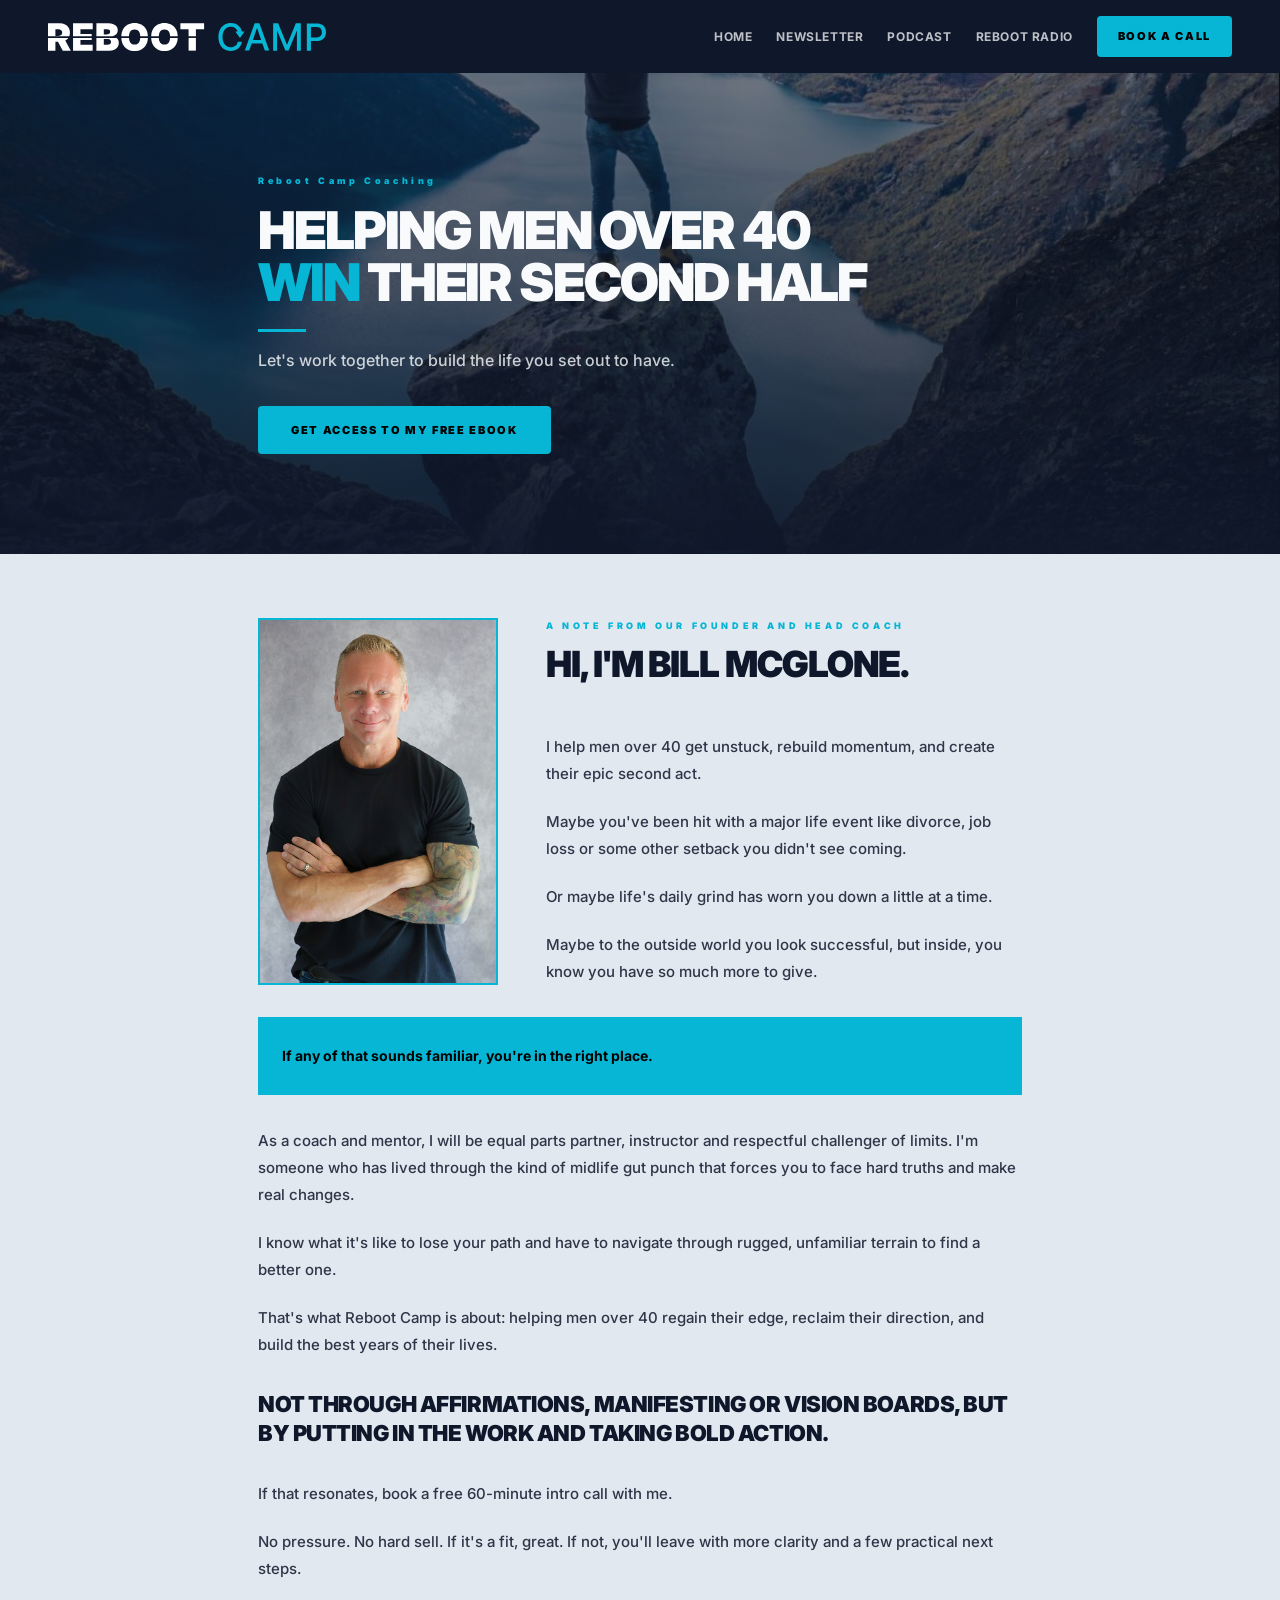
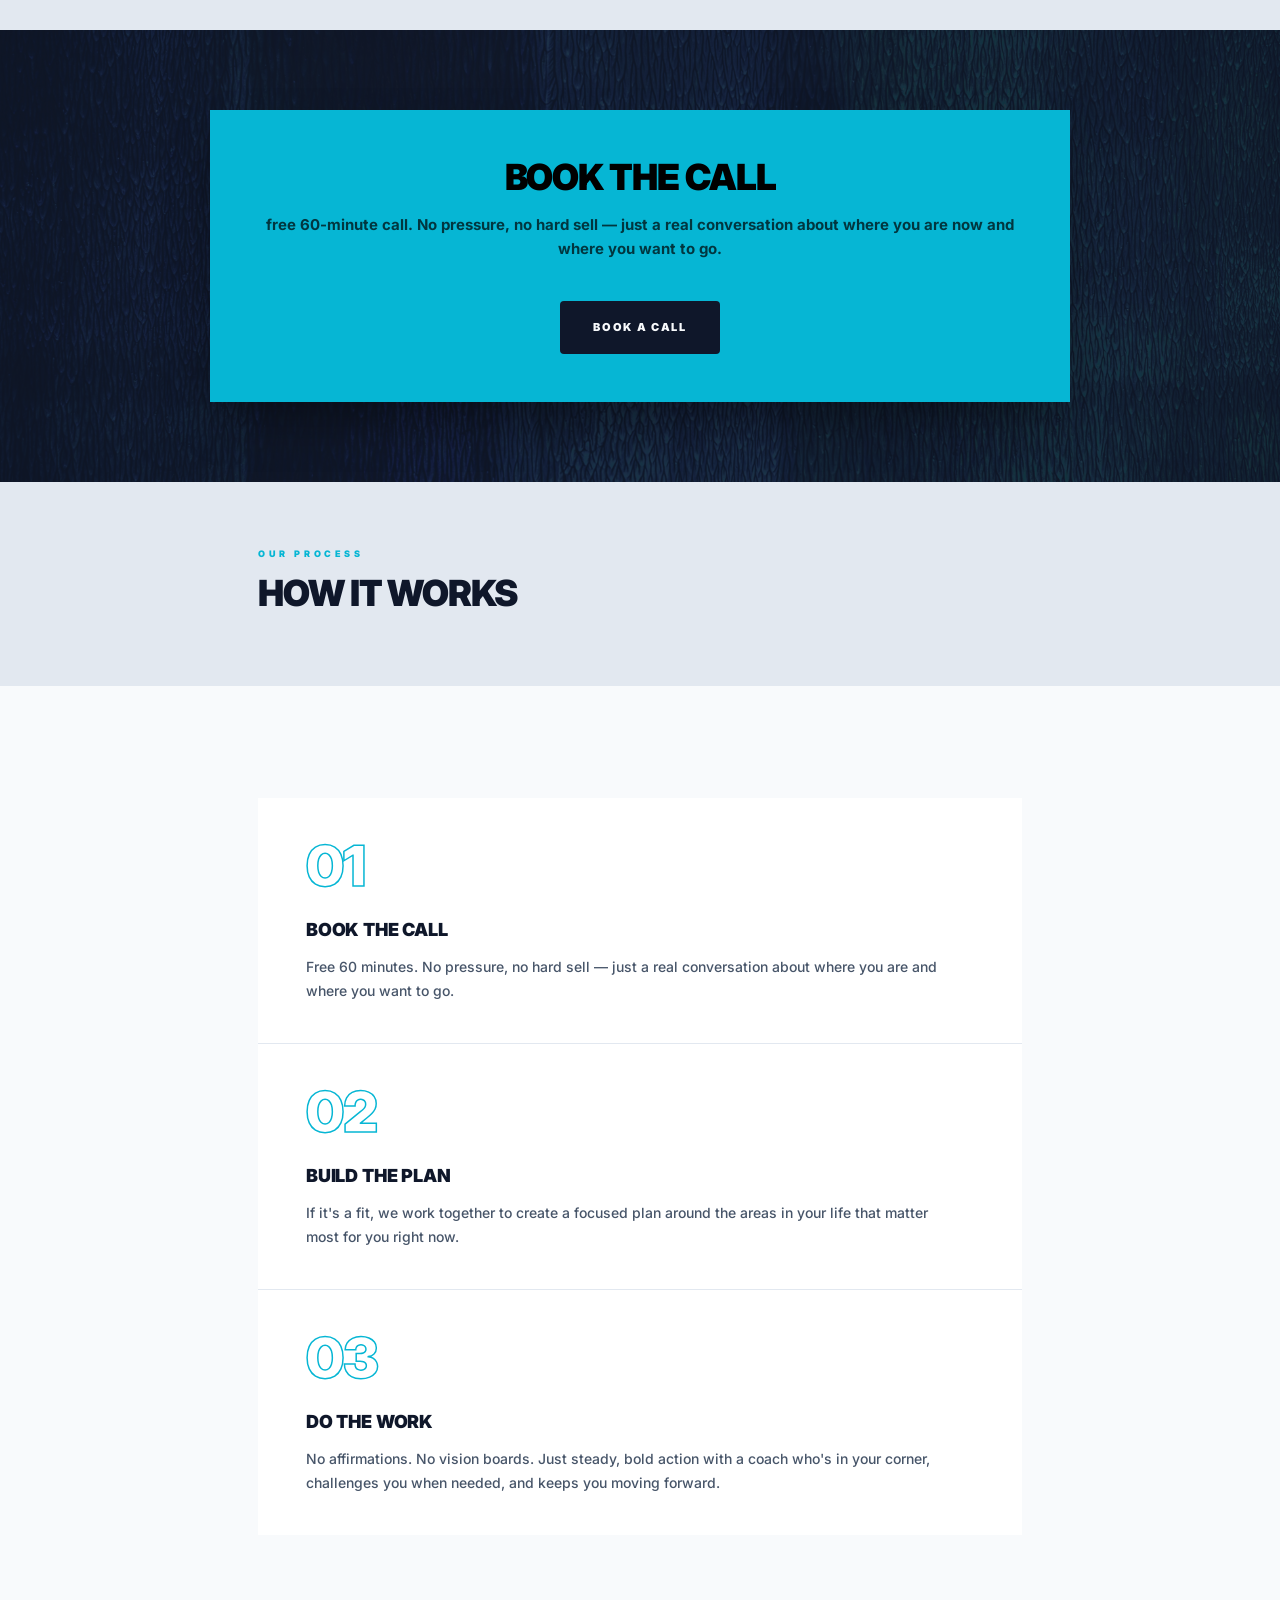
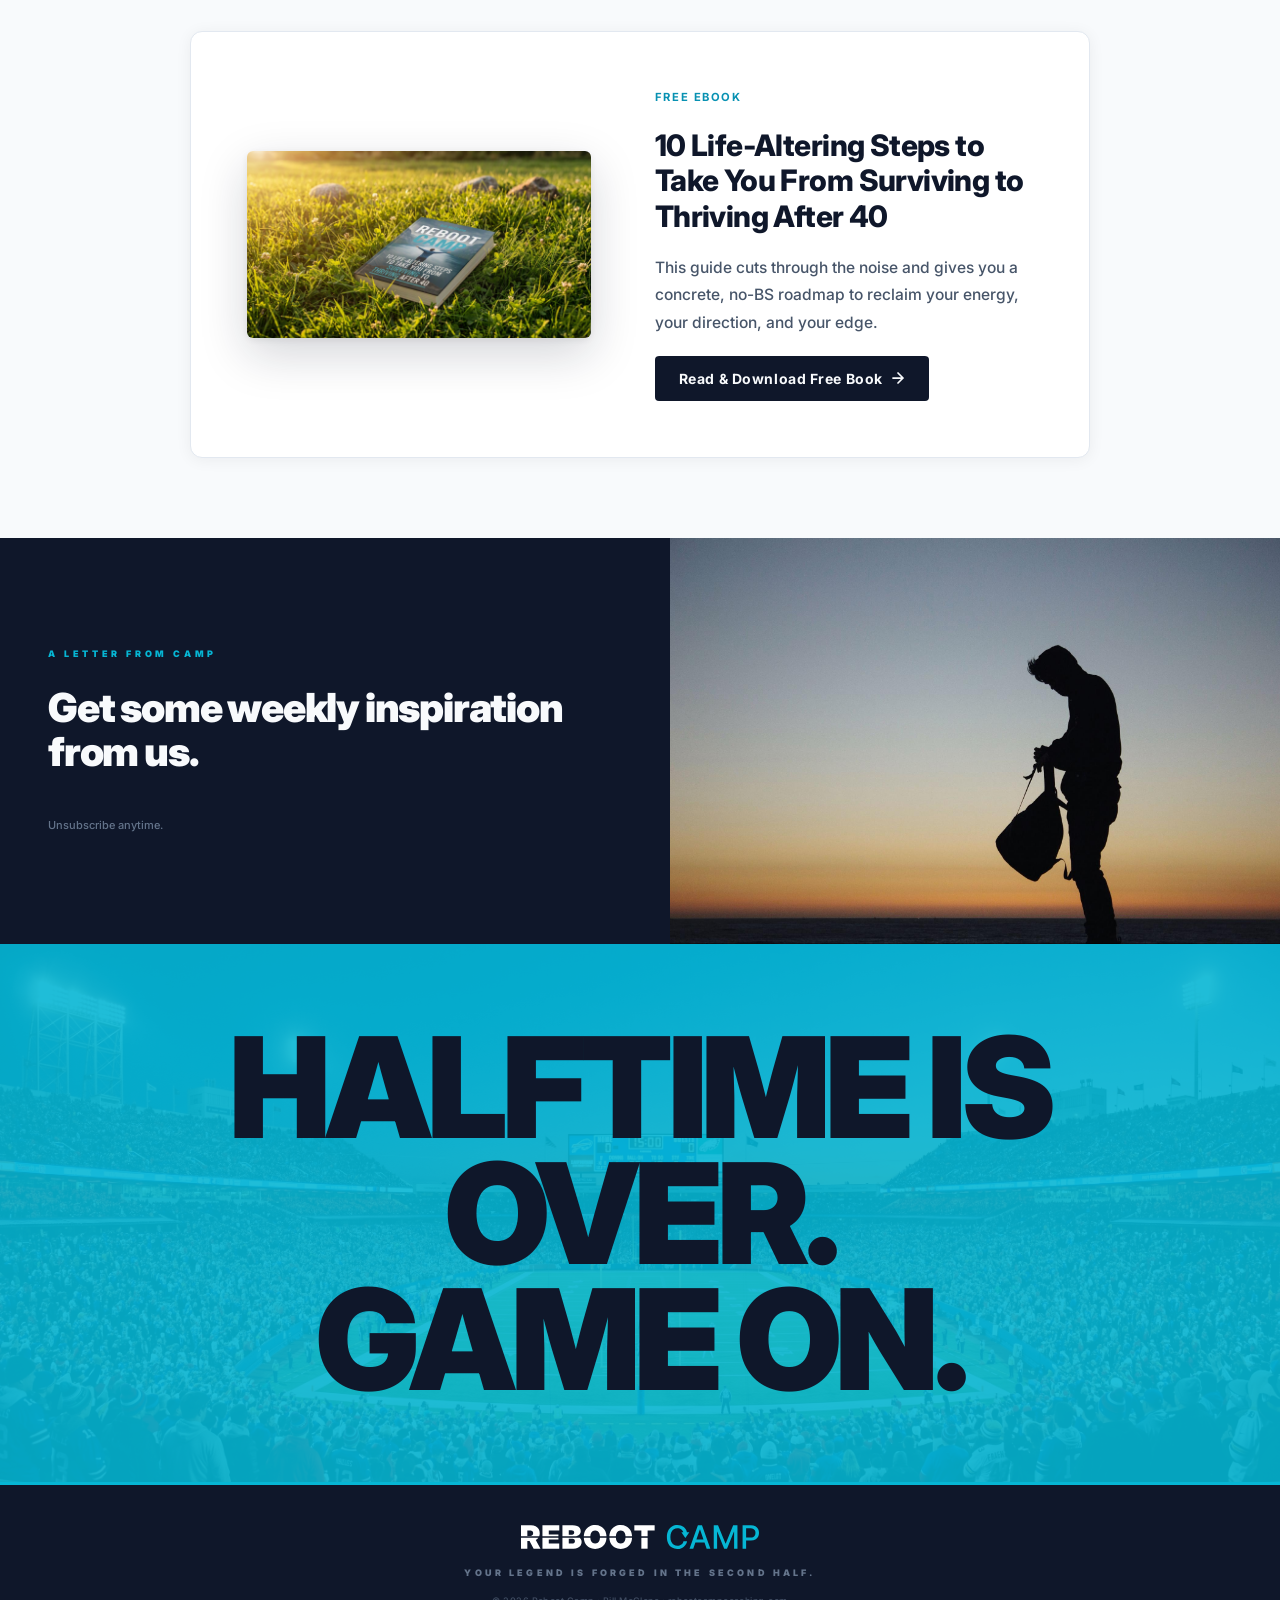
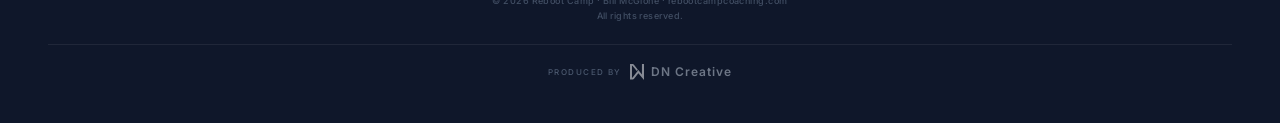
==== commit 6d553634: "fix: standardize Book a Call CTA text and labels Co-Authored-By: Claude Opus 5.5 <noreply@anthropic." ====
--- a/site/index.html
+++ b/site/index.html
@@ -67,7 +67,7 @@
     <a href="newsletter.html" class="landing-nav-link">Newsletter</a>
     <a href="podcast.html" class="landing-nav-link">Podcast</a>
     <a href="radio.html" class="landing-nav-link">Reboot Radio</a>
-    <a href="https://calendly.com/bill-rebootcampcoaching" class="cta-button cta-button-sm" aria-label="Book a free intro call" target="_blank" rel="noopener">Book a Call</a>
+    <a href="https://calendly.com/bill-rebootcampcoaching" class="cta-button cta-button-sm" aria-label="Book a Call" target="_blank" rel="noopener">Book a Call</a>
     <button type="button" class="nav-toggle" id="nav-toggle" aria-haspopup="true" aria-expanded="false" aria-controls="nav-menu" aria-label="Menu">
       <span class="nav-toggle-label">Menu</span>
       <span class="nav-hamburger-bars" aria-hidden="true"><span></span><span></span><span></span></span>
@@ -157,7 +157,7 @@
   <div class="landing-cta-card">
     <h2 class="landing-cta-title animate-heading">Book the Call</h2>
     <p class="landing-cta-text">free 60-minute call. No pressure, no hard sell — just a real conversation about where you are now and where you want to go.</p>
-    <a href="https://calendly.com/bill-rebootcampcoaching" class="cta-button cta-button-dark" aria-label="Book a free 60 minute intro call with Bill" target="_blank" rel="noopener">Book Your Call</a>
+    <a href="https://calendly.com/bill-rebootcampcoaching" class="cta-button cta-button-dark" aria-label="Book a Call" target="_blank" rel="noopener">Book a Call</a>
   </div>
 </section>
 
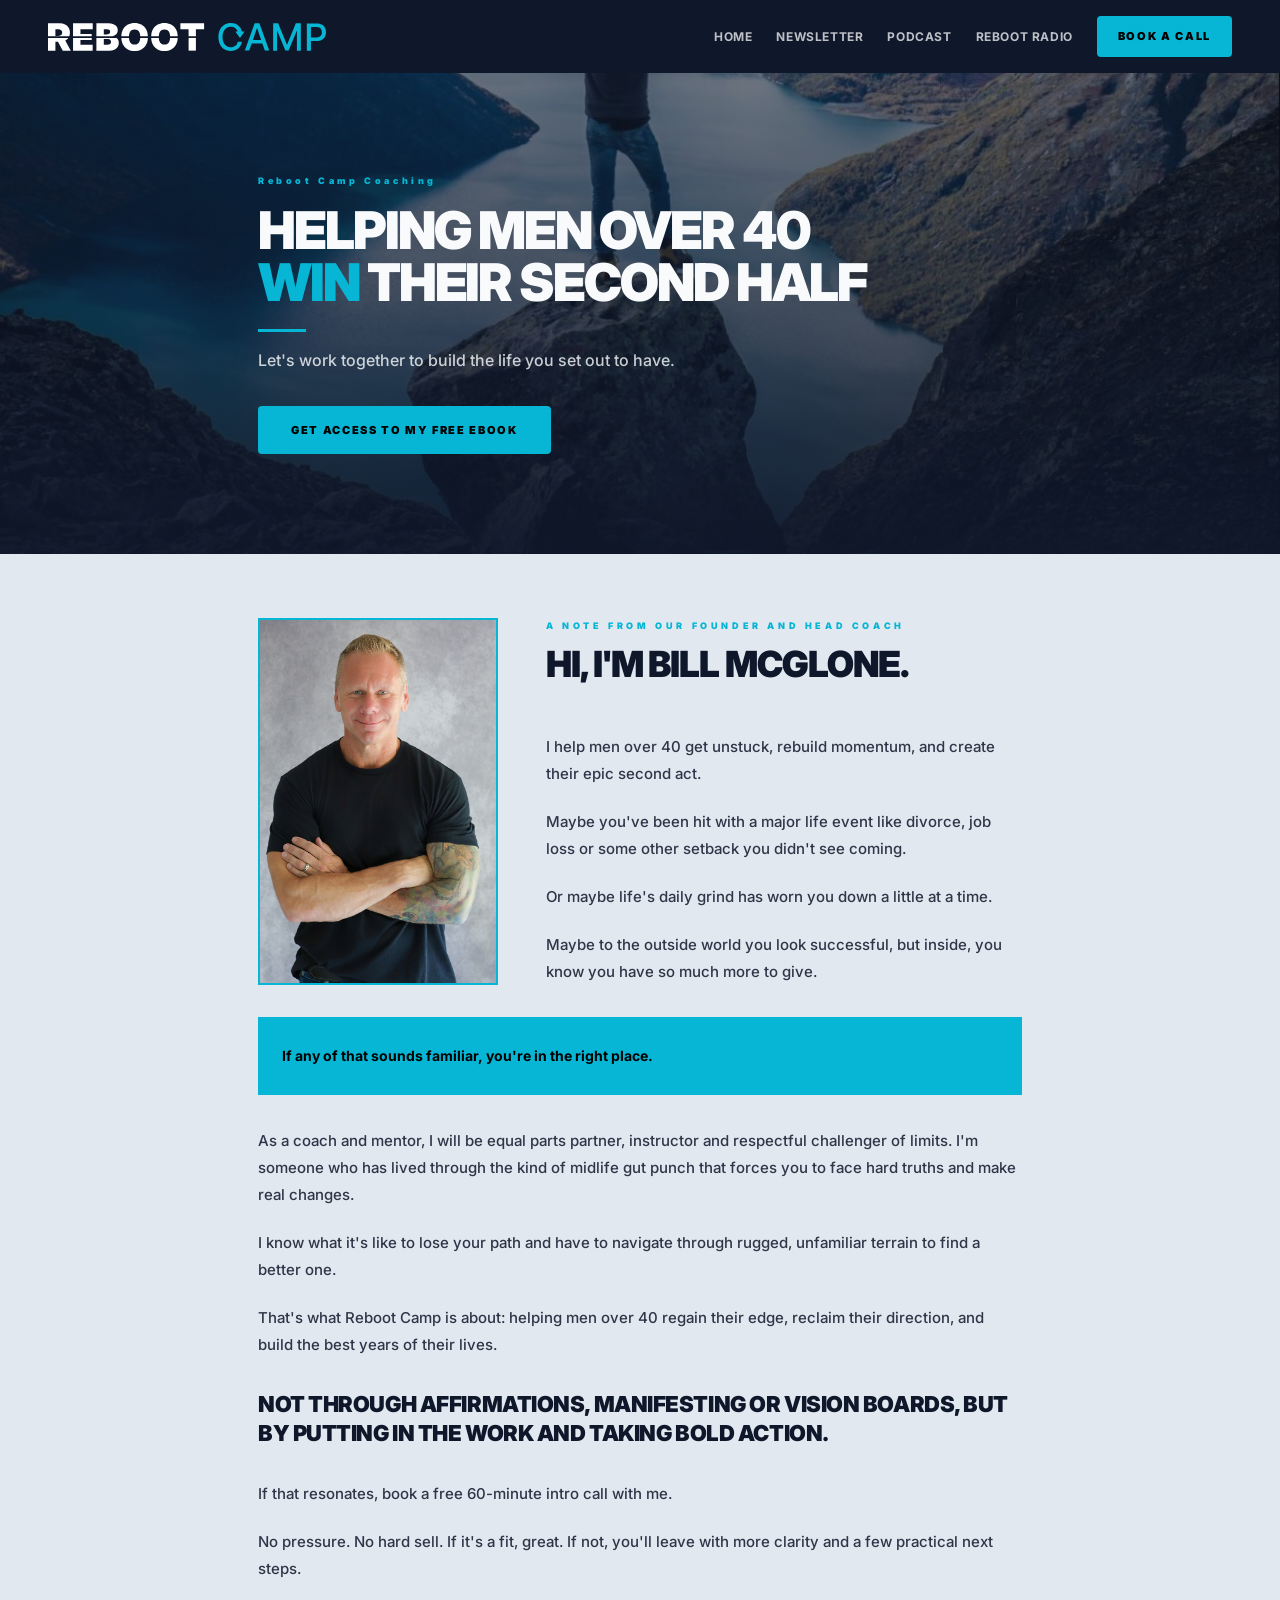
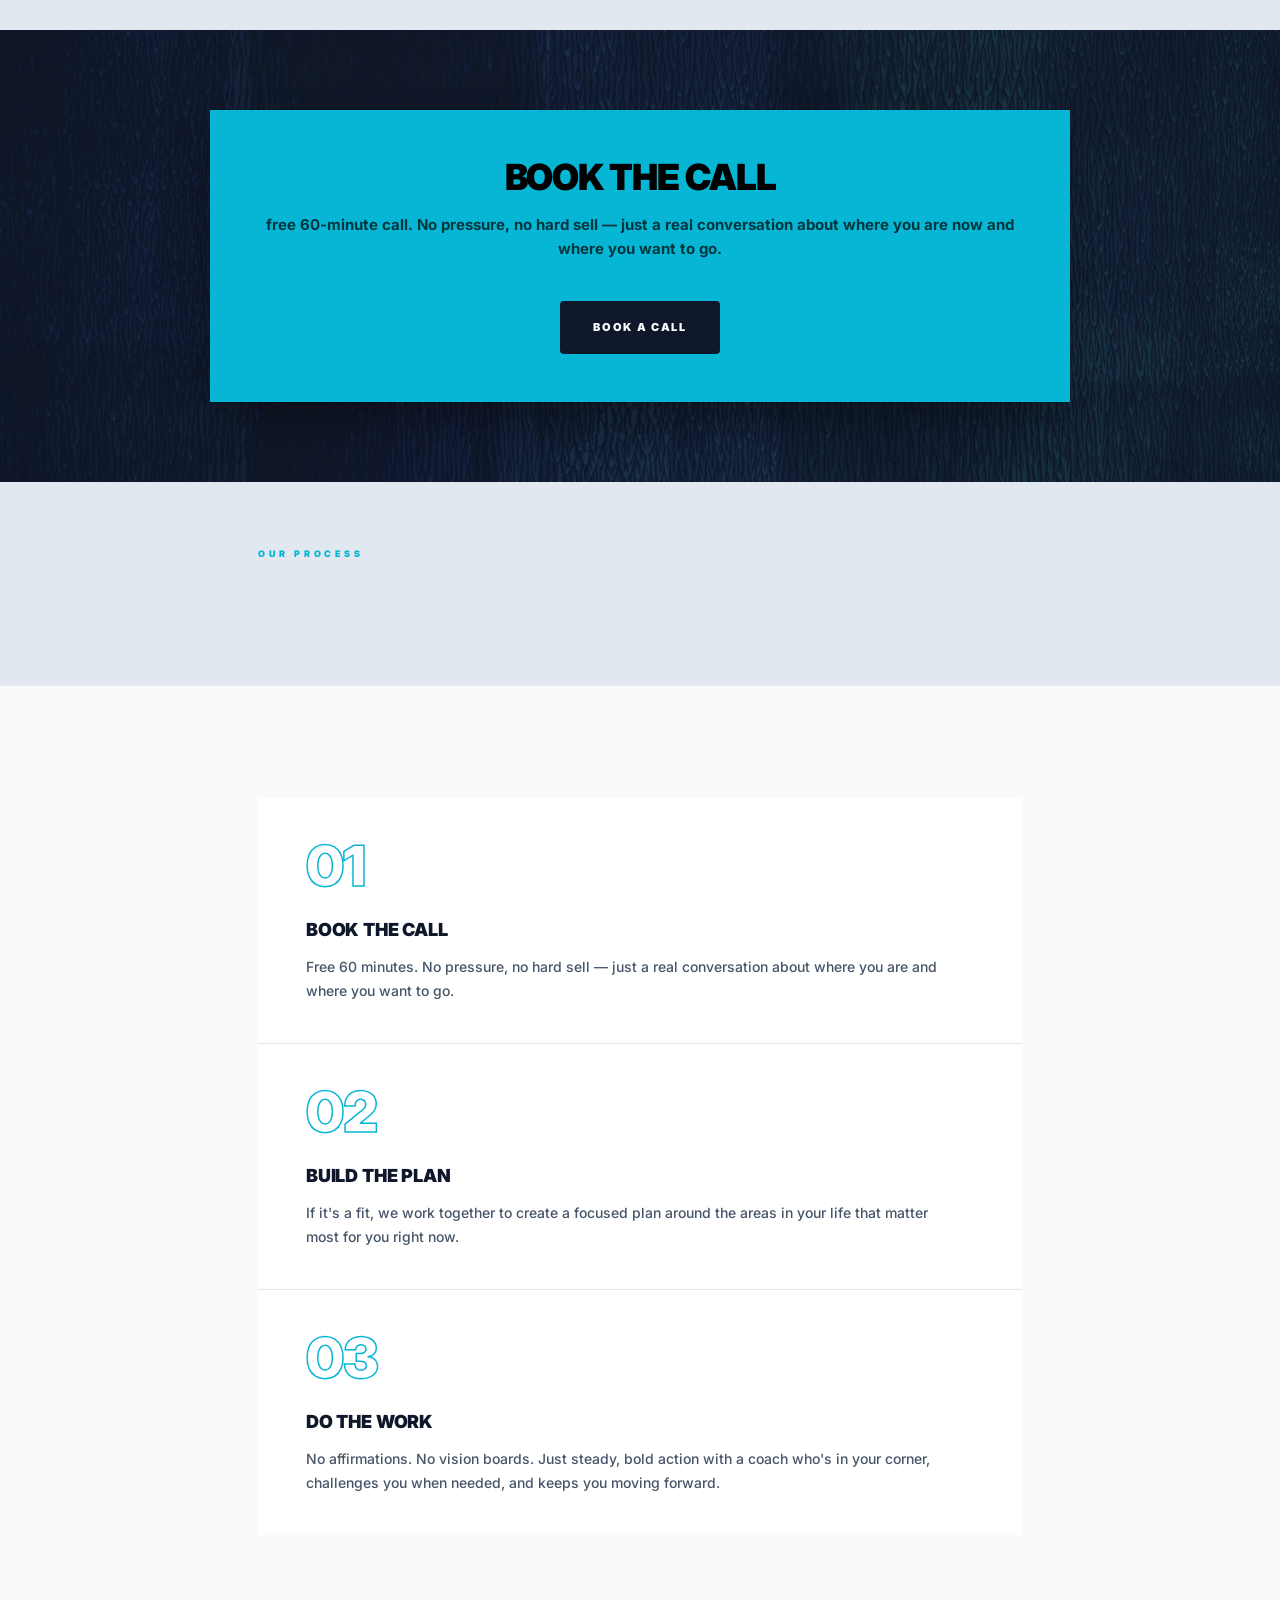
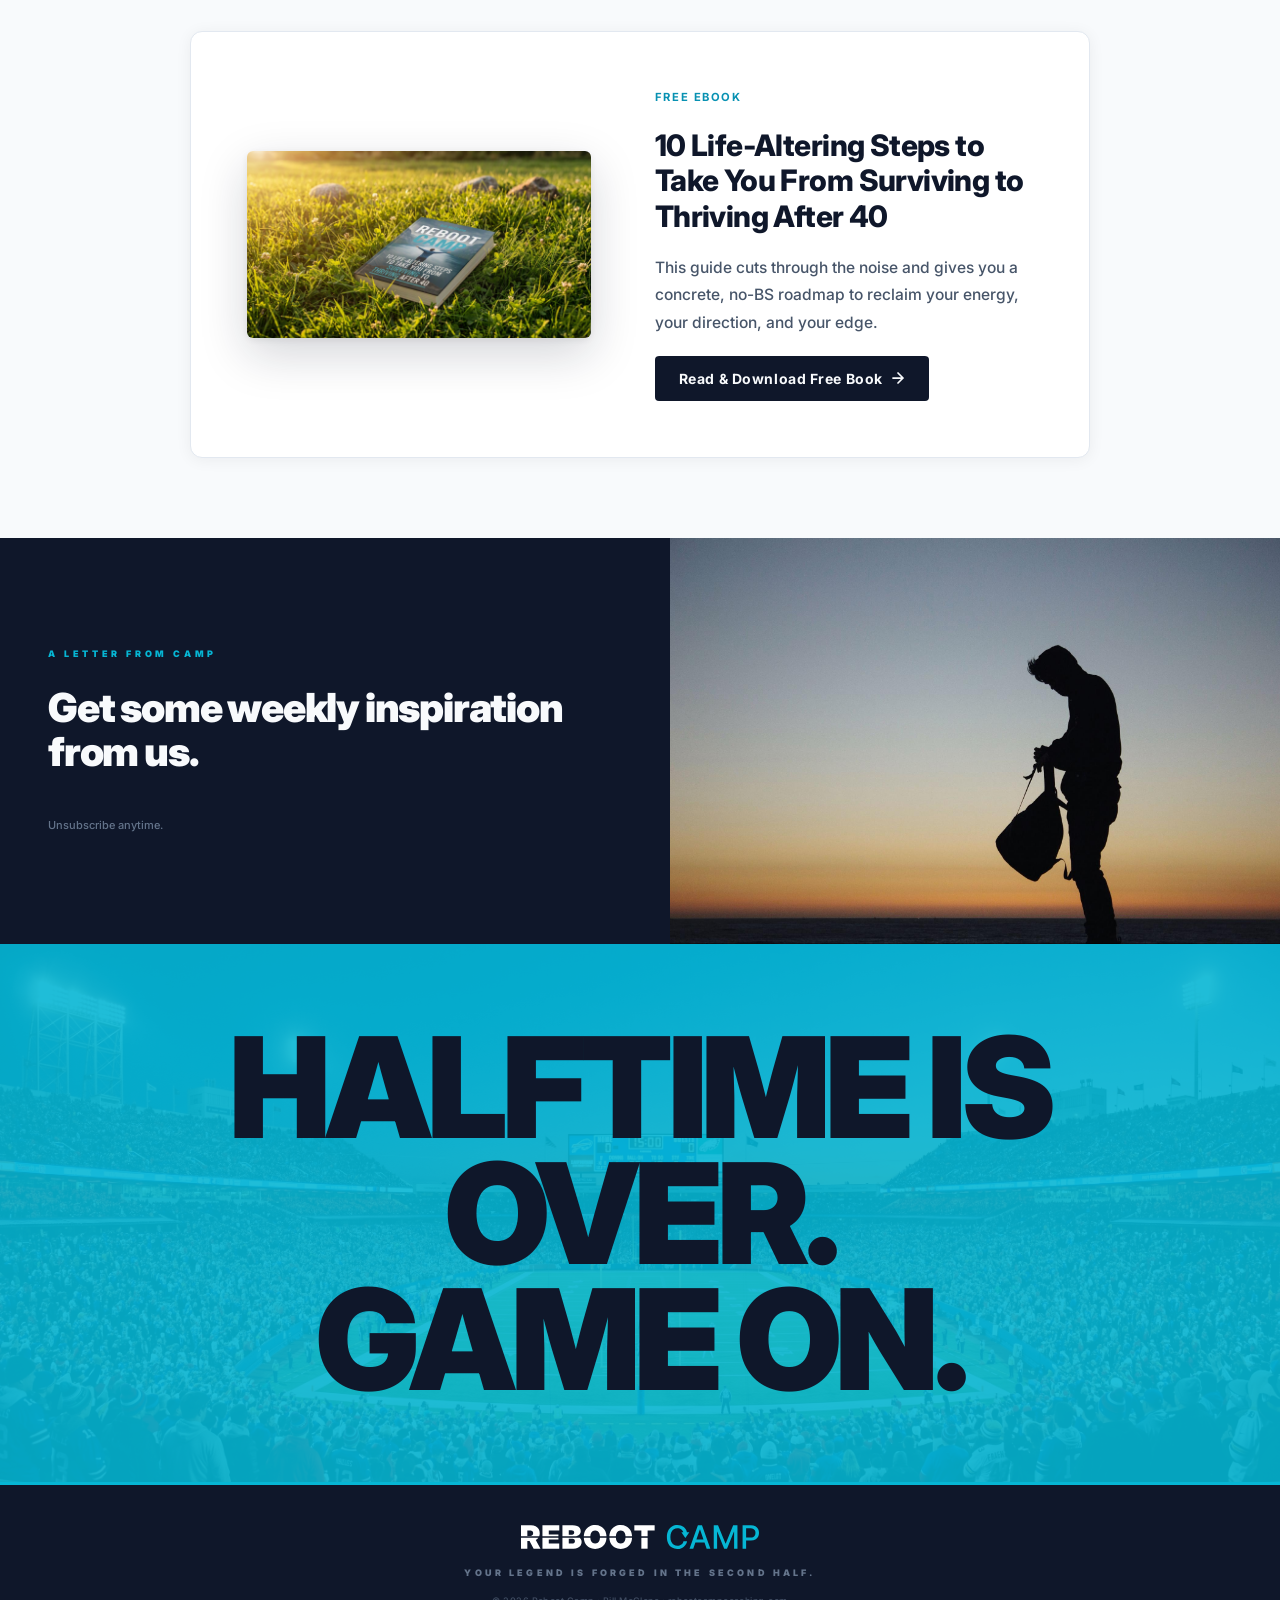
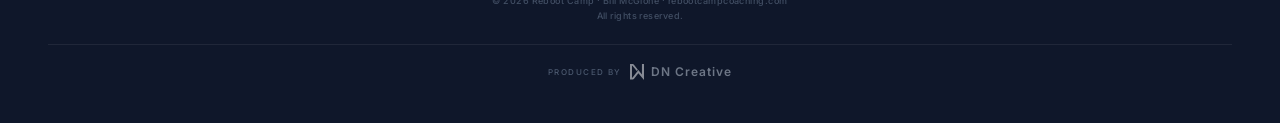
==== commit 4cf35146: "feat: swap Beehiiv signup form to new name-field embed Modal panel now scrolls if the taller form ex" ====
--- a/site/index.html
+++ b/site/index.html
@@ -224,7 +224,7 @@
       <span class="toc-overline">A Letter From Camp</span>
       <h2 class="newsletter-title animate-heading" id="newsletter-title">Get some weekly inspiration from us.</h2>
       <script type="text/javascript" async src="https://subscribe-forms.beehiiv.com/attribution.js"></script>
-      <script async src="https://subscribe-forms.beehiiv.com/v3/loader.js" data-beehiiv-form="f8115a3a-3103-4c8f-bd59-3f20fd999560"></script>
+      <script async src="https://subscribe-forms.beehiiv.com/v3/loader.js" data-beehiiv-form="da6b4444-b830-4bdc-b82e-87c94e81a63c"></script>
       <p class="newsletter-disclaimer">Unsubscribe anytime.</p>
     </div>
     <div class="newsletter-media">
@@ -274,7 +274,7 @@
     <span class="toc-overline">Free Ebook</span>
     <div class="cover-rule ebook-modal-rule"></div>
     <h2 class="ebook-modal-title" id="ebook-modal-title">Sign up for our newsletter to get access to your free ebook</h2>
-    <script async src="https://subscribe-forms.beehiiv.com/v3/loader.js" data-beehiiv-form="f8115a3a-3103-4c8f-bd59-3f20fd999560"></script>
+    <script async src="https://subscribe-forms.beehiiv.com/v3/loader.js" data-beehiiv-form="da6b4444-b830-4bdc-b82e-87c94e81a63c"></script>
     <p class="ebook-modal-disclaimer">Unsubscribe anytime.</p>
   </div>
 </div>
--- a/site/landing.css
+++ b/site/landing.css
@@ -727,6 +727,9 @@
   background: var(--midnight);
   max-width: 500px;
   width: 100%;
+  max-height: calc(100vh - 48px);
+  max-height: calc(100dvh - 48px);
+  overflow-y: auto;
   padding: 48px 40px 40px;
   border-top: 3px solid var(--cyan);
 }
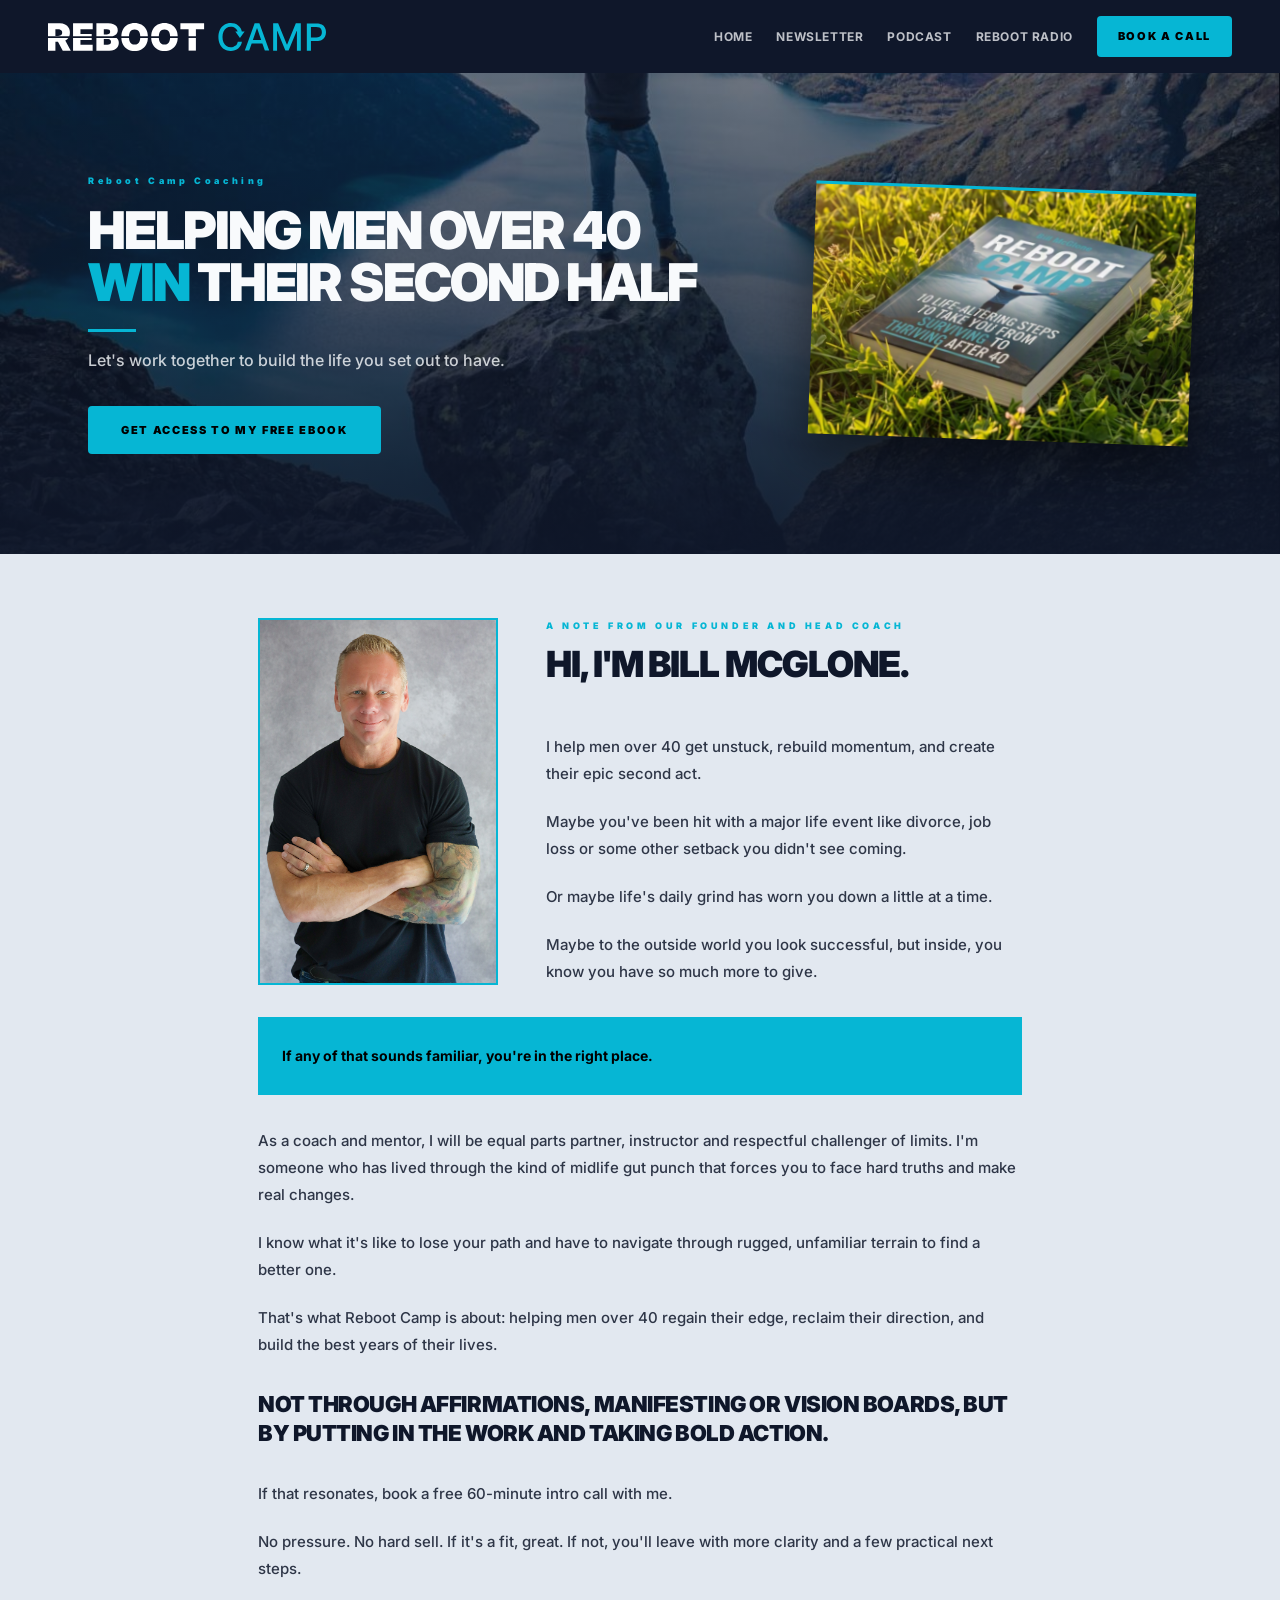
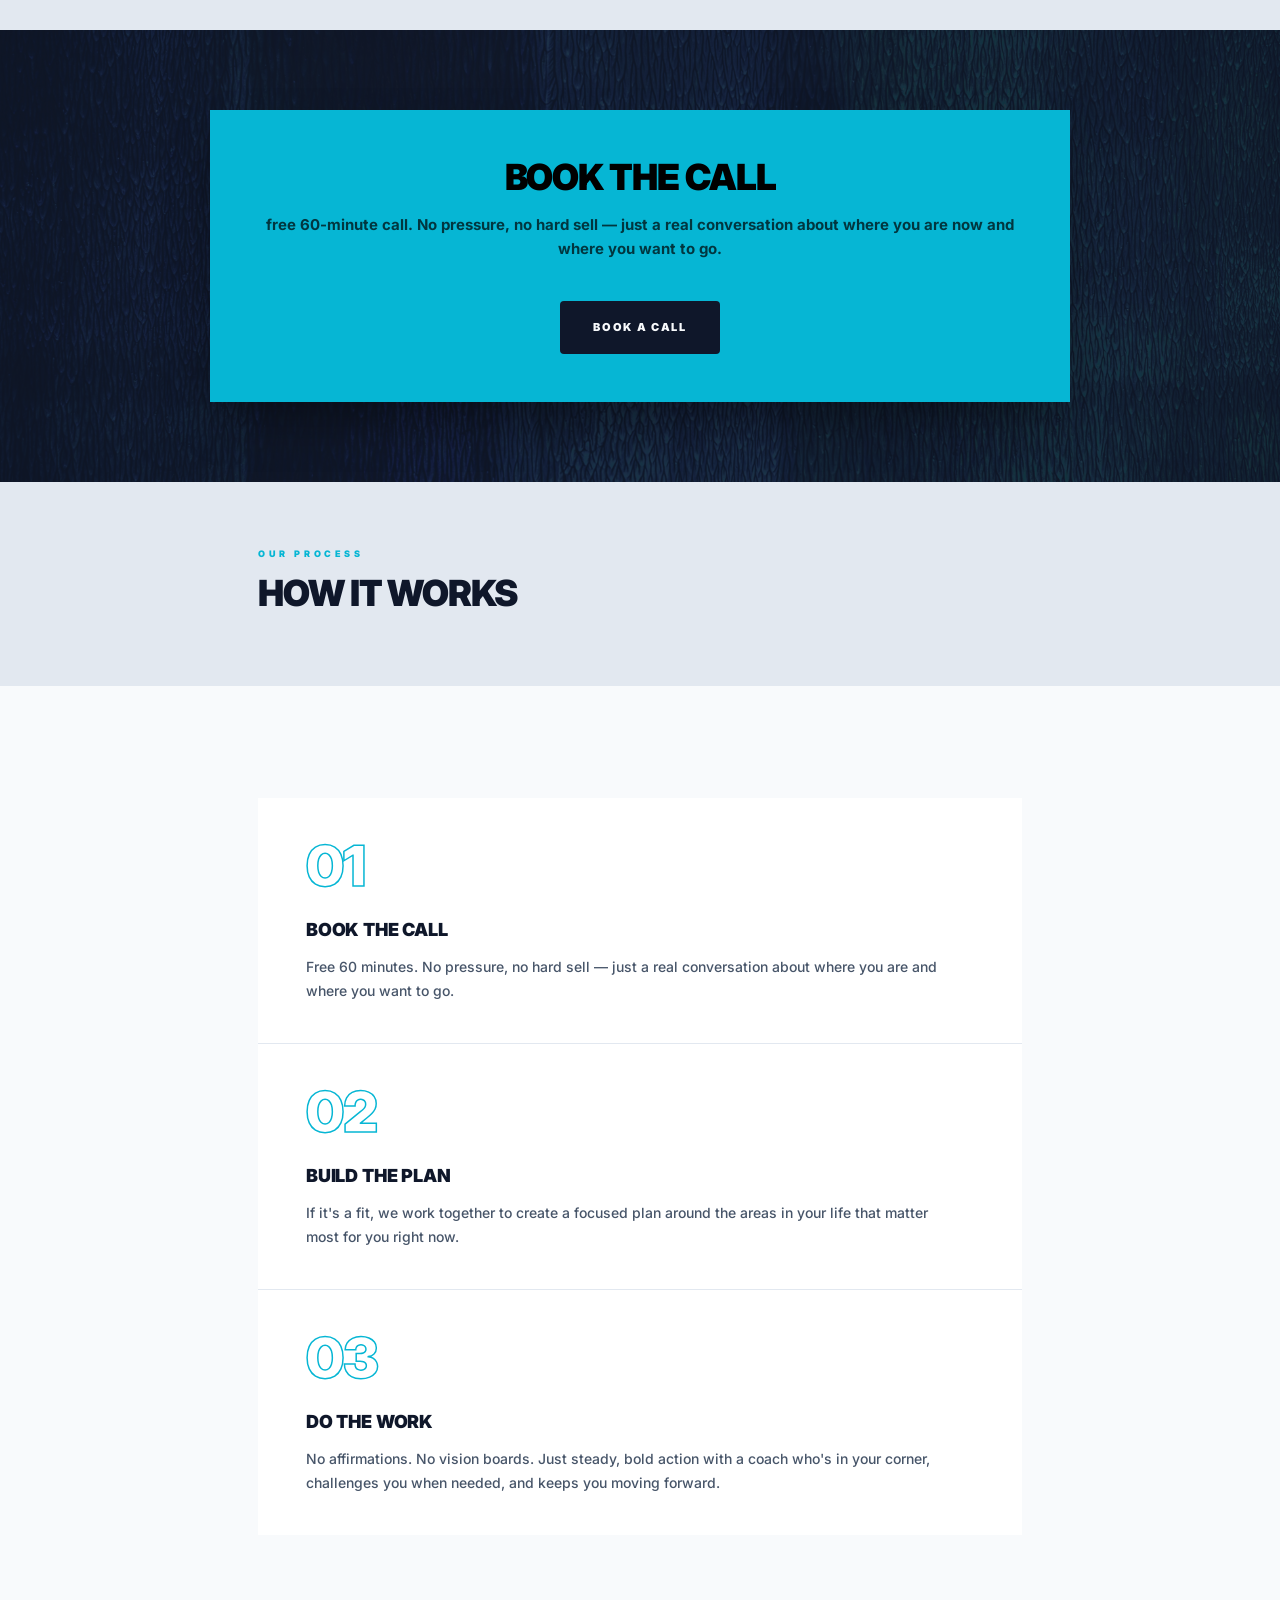
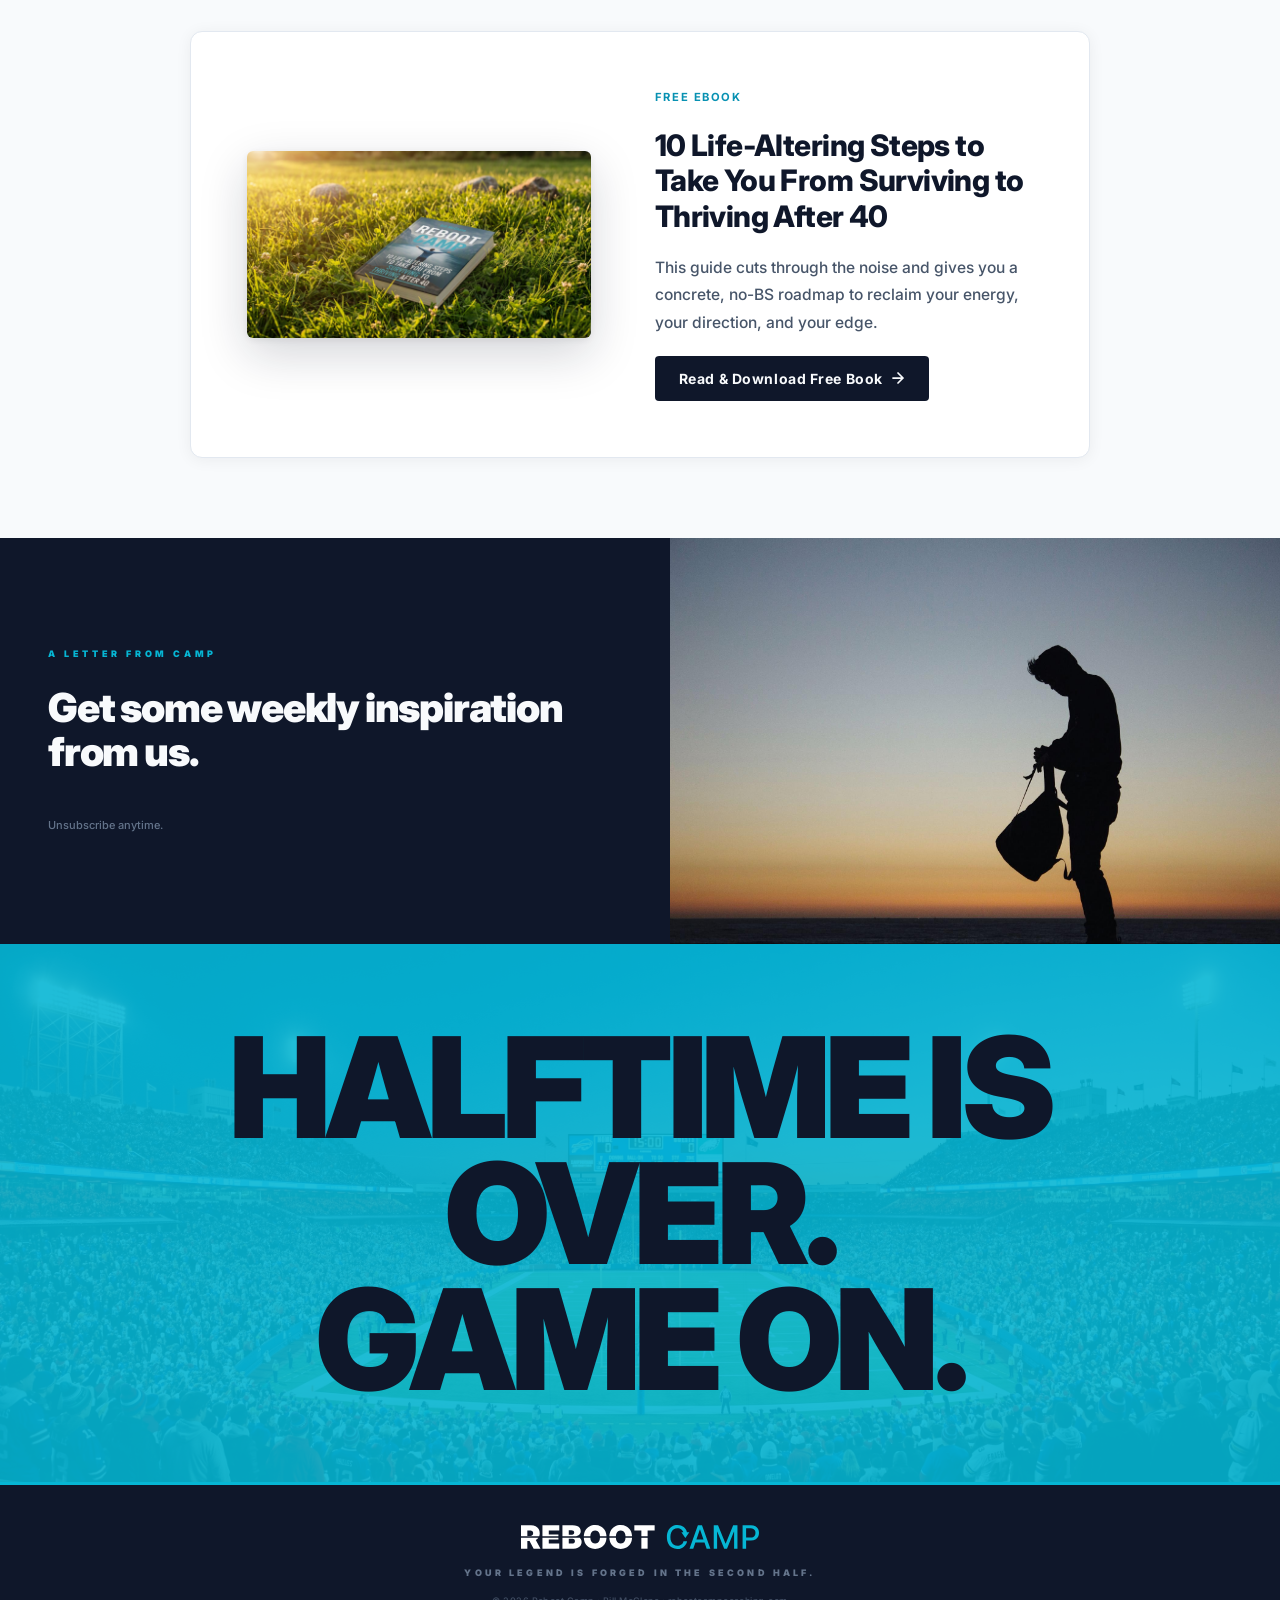
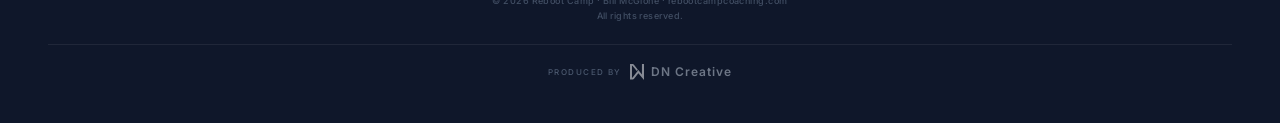
==== commit 4c7bd061: "feat: add ebook cover beside homepage hero CTA Cropped from BookRenderimage.png, 810x540 JPG (~146 K" ====
--- a/site/index.html
+++ b/site/index.html
@@ -100,11 +100,16 @@
 <header id="top" class="landing-hero">
   <img src="images/image6.jpg" alt="Man standing on mountain peak with arms outstretched" class="landing-hero-image">
   <div class="landing-hero-overlay"></div>
-  <div class="landing-hero-content">
-    <span class="cover-overline">Reboot Camp Coaching</span>
-    <h1 class="cover-title animate-heading">Helping Men Over 40<br><em>Win</em> Their Second Half</h1>
-    <div class="cover-rule"></div>
-    <p class="landing-hero-sub">Let's work together to build the life you set out to have.</p>
+  <div class="landing-hero-content landing-hero-has-cover">
+    <div class="landing-hero-text">
+      <span class="cover-overline">Reboot Camp Coaching</span>
+      <h1 class="cover-title animate-heading">Helping Men Over 40<br><em>Win</em> Their Second Half</h1>
+      <div class="cover-rule"></div>
+      <p class="landing-hero-sub">Let's work together to build the life you set out to have.</p>
+    </div>
+    <div class="landing-hero-cover">
+      <img src="images/book-cover.jpg" alt="Reboot Camp: 10 Life-Altering Steps ebook cover" width="810" height="540" loading="eager">
+    </div>
     <div class="landing-hero-actions">
       <button type="button" class="cta-button cta-button-no-glow ebook-signup-trigger" aria-label="Get access to my free ebook">Get Access To My Free Ebook</button>
     </div>
--- a/site/landing.css
+++ b/site/landing.css
@@ -186,6 +186,58 @@
   margin-top: 0;
 }
 
+/* Homepage hero with the ebook cover beside the text + CTA.
+   Desktop: text and actions on the left, cover spanning both rows on the right.
+   Narrow: cover stacks between the subhead and the CTA. */
+.landing-hero-has-cover {
+  max-width: 1200px;
+  display: grid;
+  grid-template-columns: minmax(0, 1fr) minmax(0, 380px);
+  grid-template-areas:
+    "text    cover"
+    "actions cover";
+  grid-template-rows: auto 1fr;
+  column-gap: 48px;
+  align-items: center;
+}
+
+.landing-hero-text { grid-area: text; align-self: end; }
+.landing-hero-has-cover .landing-hero-actions { grid-area: actions; align-self: start; }
+
+.landing-hero-cover {
+  grid-area: cover;
+  margin: 0;
+}
+
+.landing-hero-cover img {
+  display: block;
+  width: 100%;
+  height: auto;
+  aspect-ratio: 3 / 2;
+  border-top: 3px solid var(--cyan);
+  box-shadow: 0 24px 48px rgba(0,0,0,0.45);
+  transform: rotate(2deg);
+}
+
+@media (max-width: 860px) {
+  .landing-hero-has-cover {
+    grid-template-columns: minmax(0, 1fr);
+    grid-template-rows: auto;
+    grid-template-areas:
+      "text"
+      "cover"
+      "actions";
+  }
+  .landing-hero-cover {
+    width: 100%;
+    max-width: 360px;
+    margin: 0 auto 32px;
+  }
+  .landing-hero-cover img {
+    transform: none;
+  }
+}
+
 /* .cta-button-secondary shares the exact box geometry of .cta-button
    (display, box-sizing, padding, border width, border-radius) — only
    fill vs. outline differs. Defined here since landing.css isn't
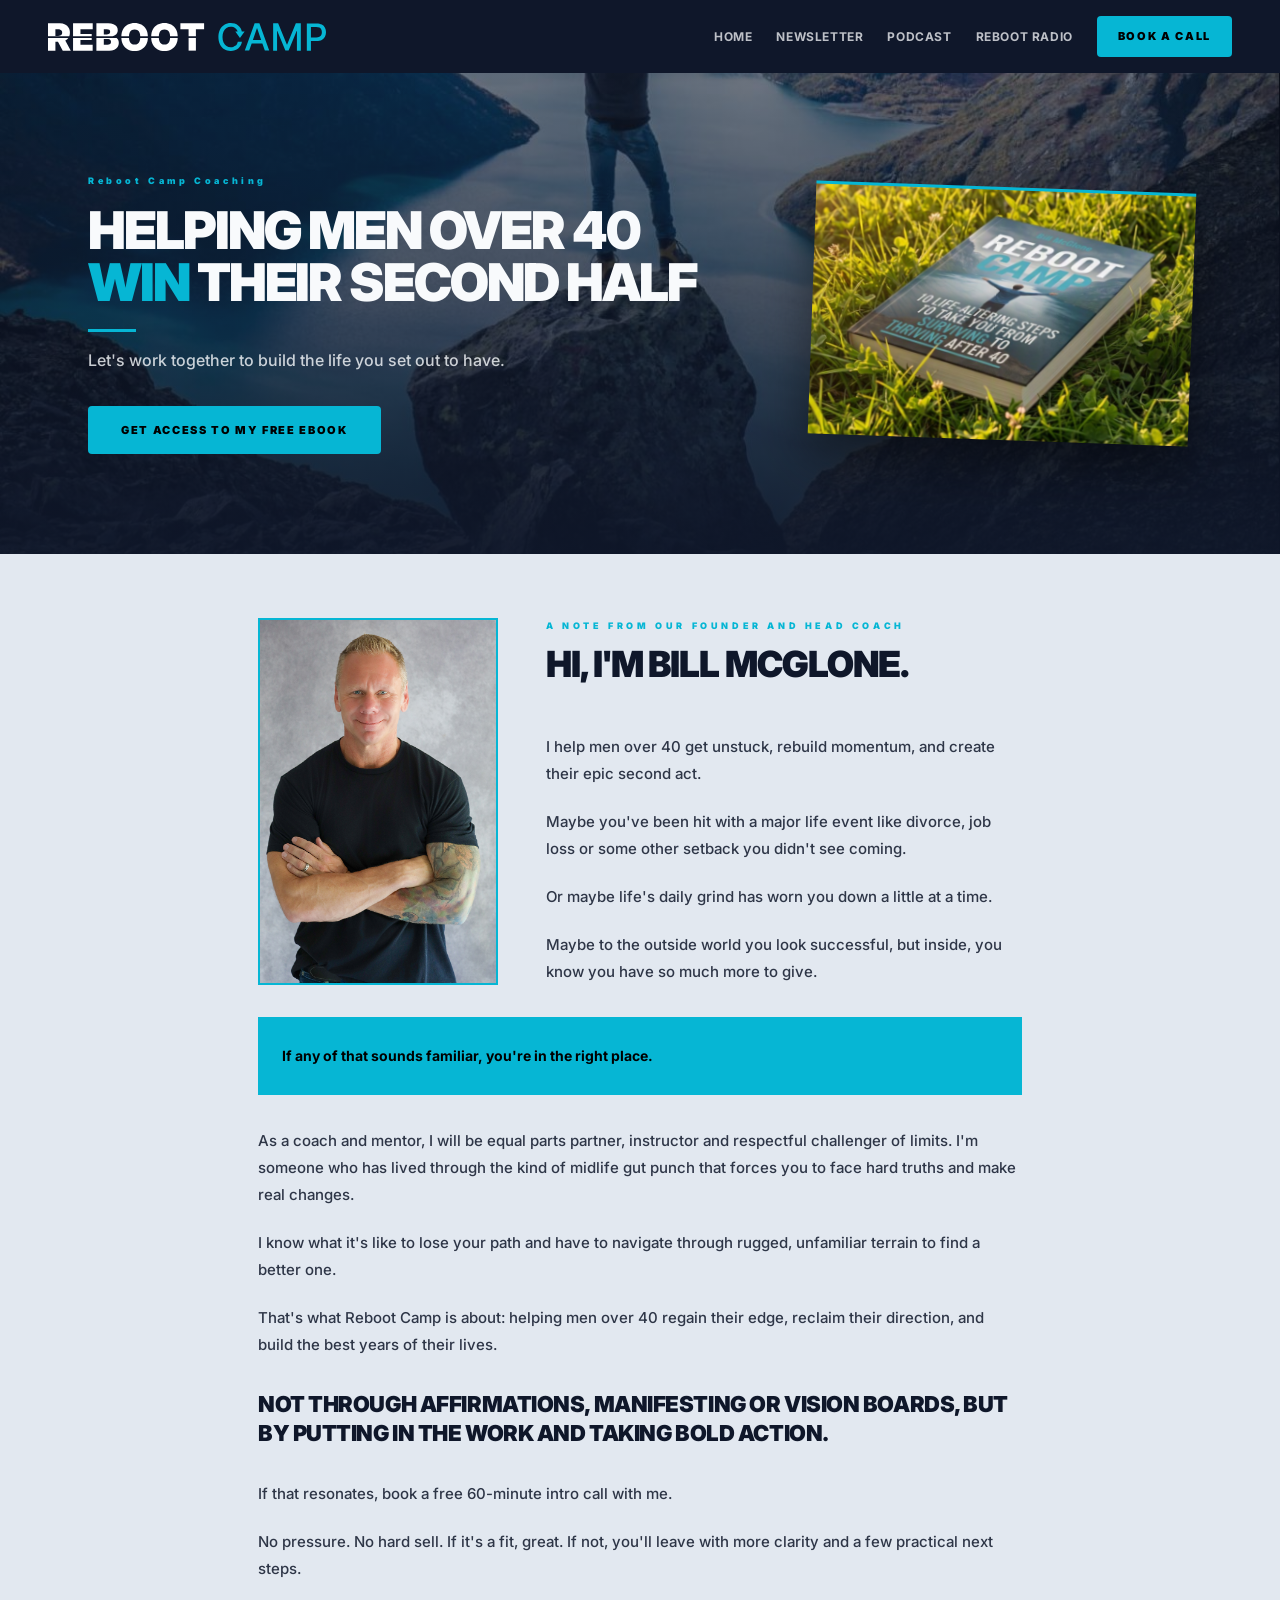
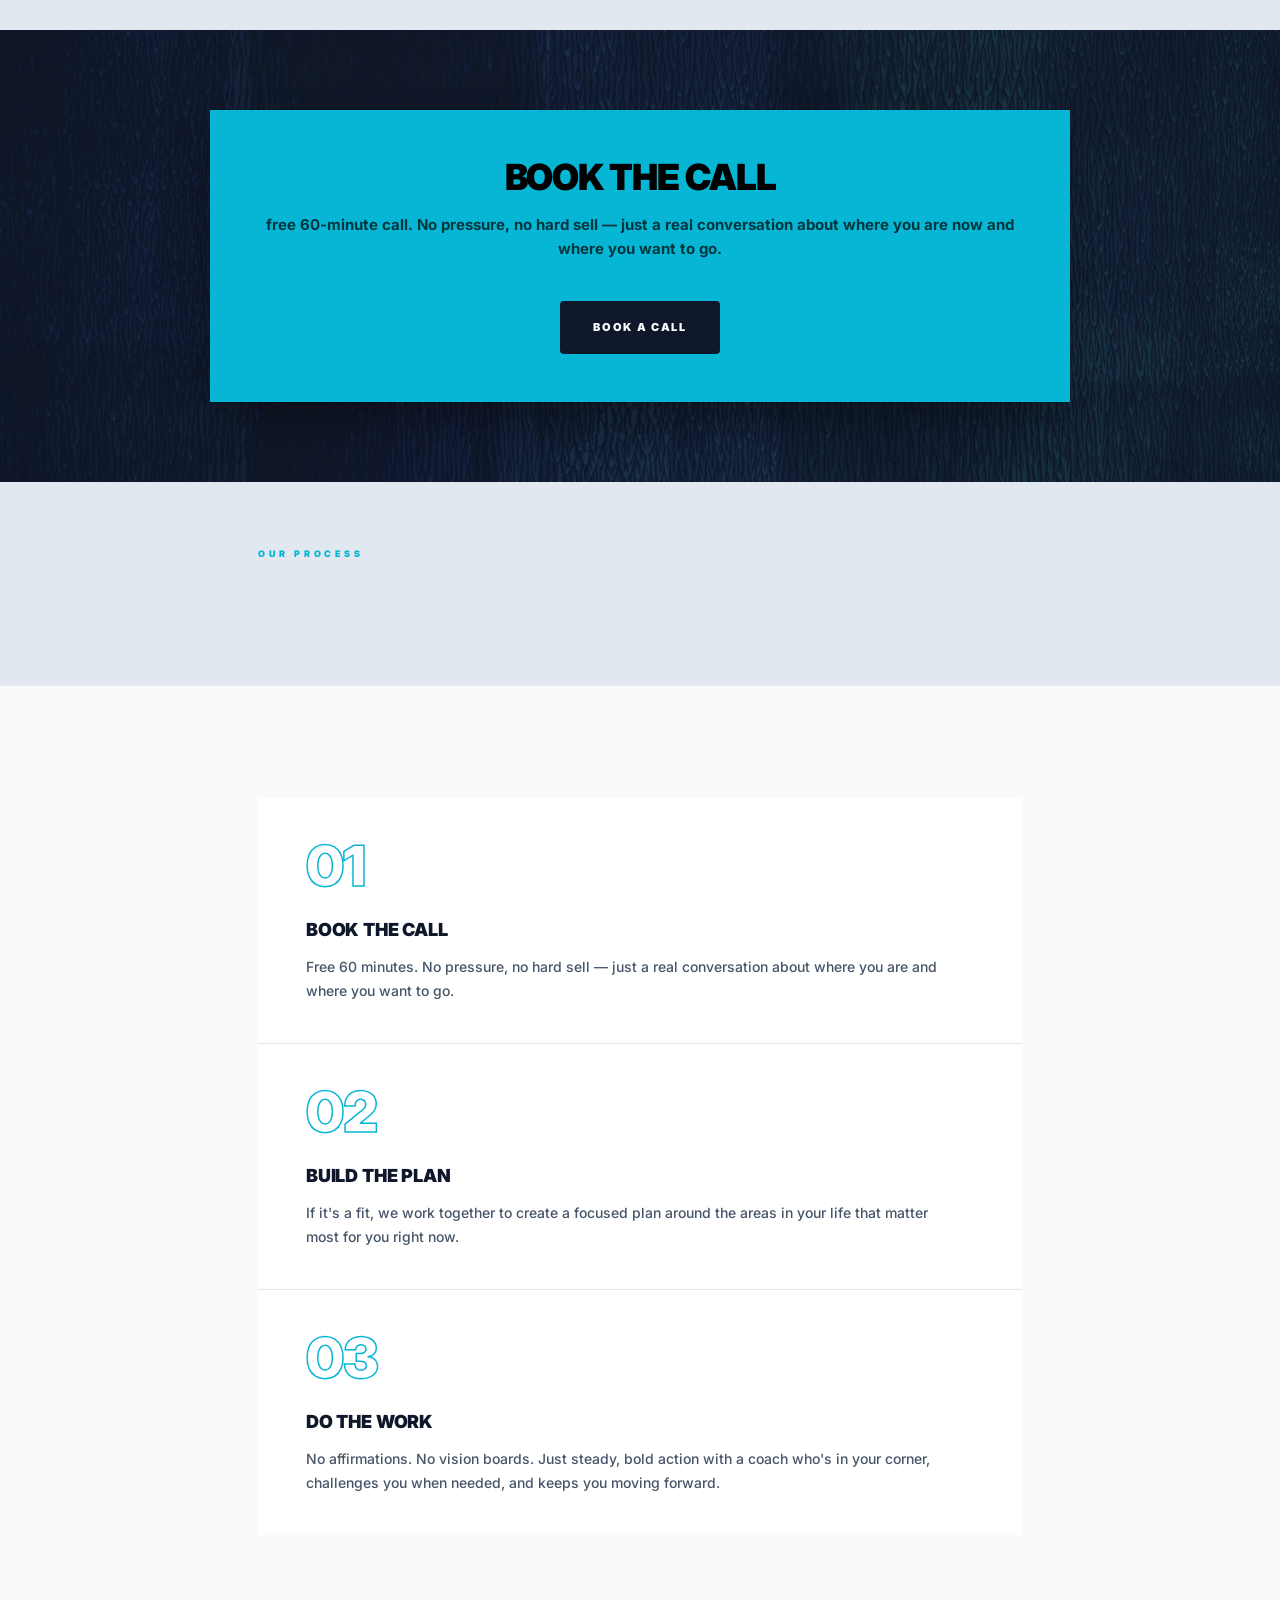
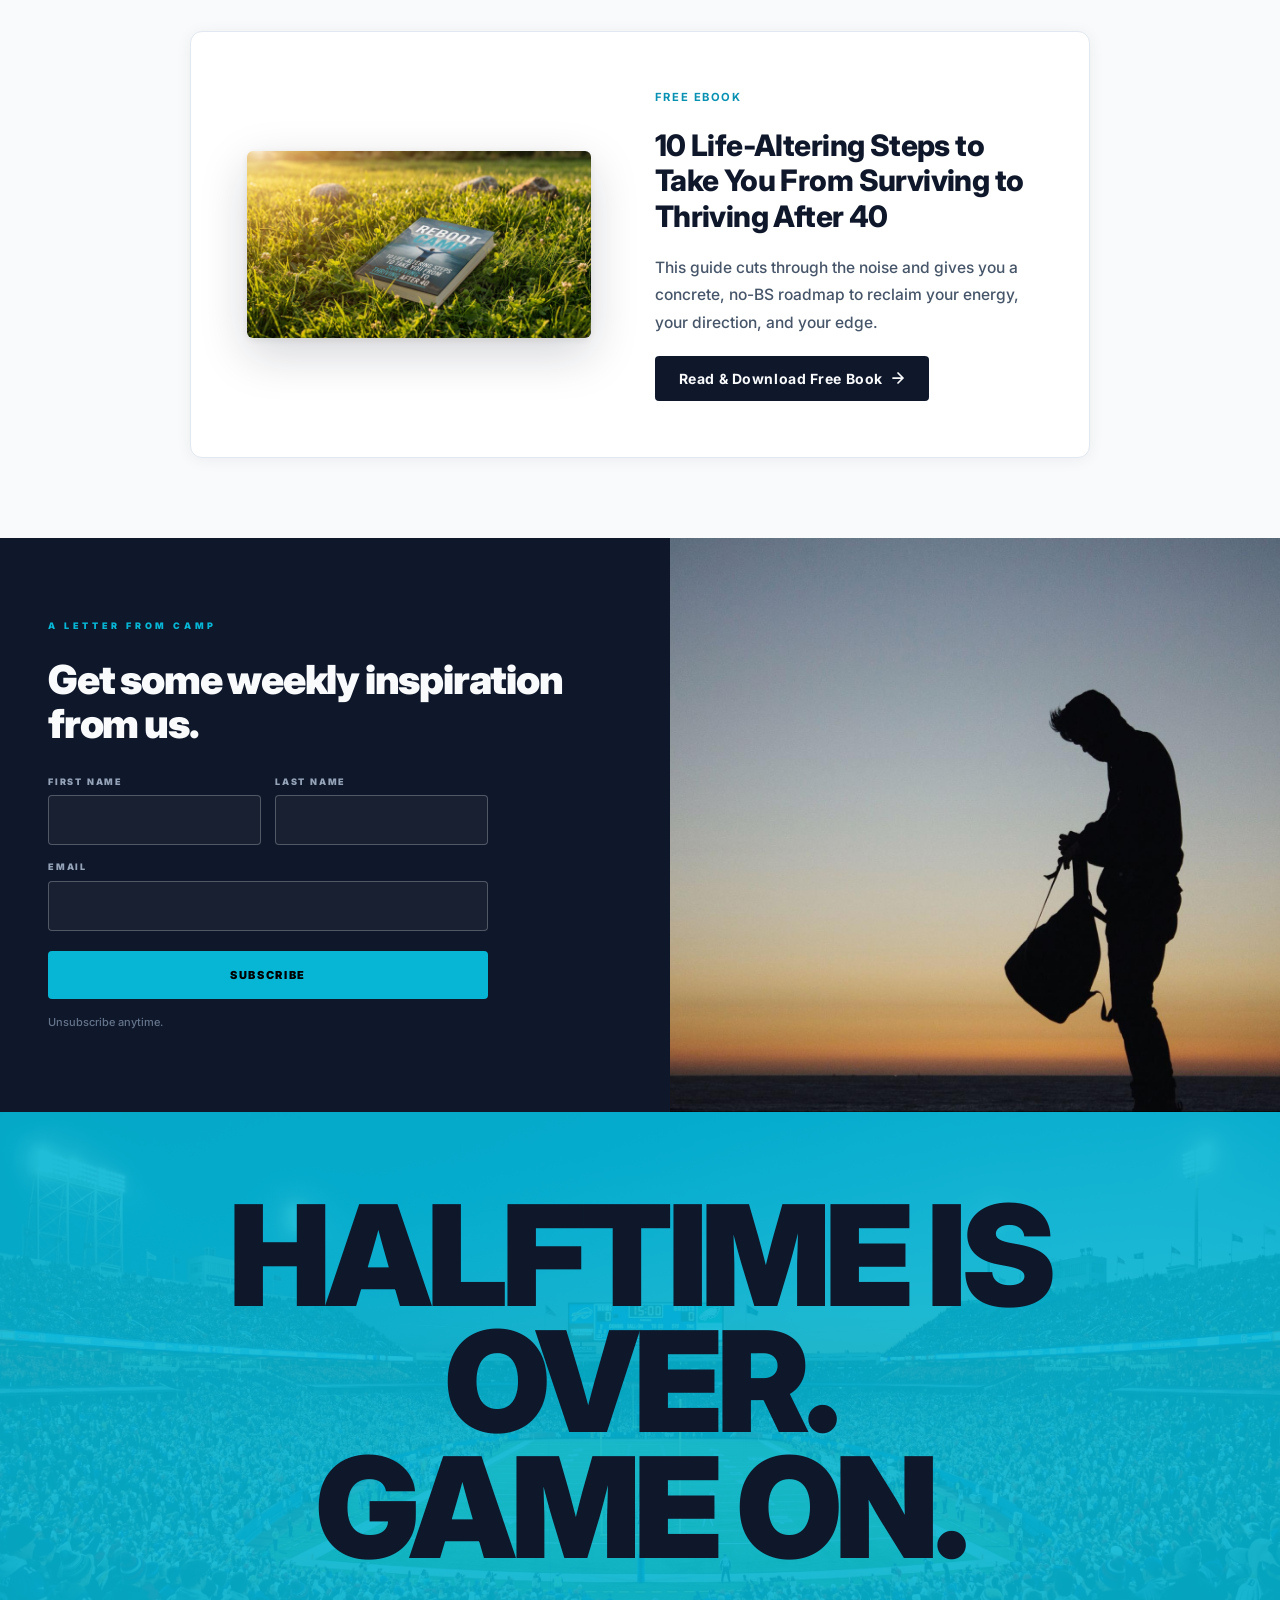
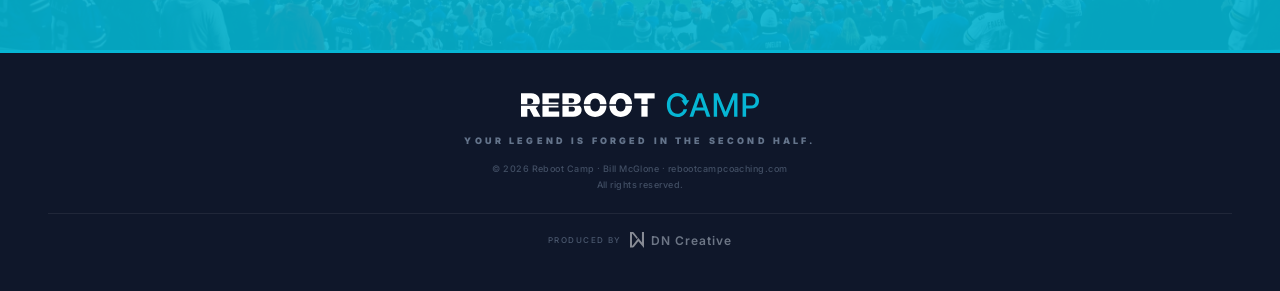
==== commit 20a18998: "feat: replace Beehiiv iframe with native signup form and in-modal confirmation Site-styled first/las" ====
--- a/site/index.html
+++ b/site/index.html
@@ -228,8 +228,16 @@
     <div class="newsletter-content">
       <span class="toc-overline">A Letter From Camp</span>
       <h2 class="newsletter-title animate-heading" id="newsletter-title">Get some weekly inspiration from us.</h2>
-      <script type="text/javascript" async src="https://subscribe-forms.beehiiv.com/attribution.js"></script>
-      <script async src="https://subscribe-forms.beehiiv.com/v3/loader.js" data-beehiiv-form="da6b4444-b830-4bdc-b82e-87c94e81a63c"></script>
+      <form class="signup-form signup-form-inline" action="/api/subscribe" method="post" novalidate>
+        <div class="signup-row">
+          <label class="signup-field"><span class="signup-label">First name</span><input class="signup-input" type="text" name="first_name" autocomplete="given-name" maxlength="100"></label>
+          <label class="signup-field"><span class="signup-label">Last name</span><input class="signup-input" type="text" name="last_name" autocomplete="family-name" maxlength="100"></label>
+        </div>
+        <label class="signup-field"><span class="signup-label">Email</span><input class="signup-input" type="email" name="email" autocomplete="email" maxlength="254" required></label>
+        <div class="signup-hp" aria-hidden="true"><label>Company <input type="text" name="company" tabindex="-1" autocomplete="off"></label></div>
+        <button type="submit" class="cta-button cta-button-no-glow signup-submit">Subscribe</button>
+        <p class="signup-error" role="alert" hidden></p>
+      </form>
       <p class="newsletter-disclaimer">Unsubscribe anytime.</p>
     </div>
     <div class="newsletter-media">
@@ -271,16 +279,37 @@
 <div id="ebook-modal" class="ebook-modal" role="dialog" aria-modal="true" aria-labelledby="ebook-modal-title" aria-hidden="true">
   <div class="ebook-modal-backdrop" id="ebook-modal-backdrop"></div>
   <div class="ebook-modal-panel">
-    <button type="button" class="ebook-modal-close" id="ebook-modal-close" aria-label="Close signup form">
+    <button type="button" class="ebook-modal-close" id="ebook-modal-close" aria-label="Close">
       <svg width="12" height="12" viewBox="0 0 12 12" fill="none" aria-hidden="true">
         <path d="M1 1L11 11M1 11L11 1" stroke="currentColor" stroke-width="1.5" stroke-linecap="round"/>
       </svg>
     </button>
-    <span class="toc-overline">Free Ebook</span>
-    <div class="cover-rule ebook-modal-rule"></div>
-    <h2 class="ebook-modal-title" id="ebook-modal-title">Sign up for our newsletter to get access to your free ebook</h2>
-    <script async src="https://subscribe-forms.beehiiv.com/v3/loader.js" data-beehiiv-form="da6b4444-b830-4bdc-b82e-87c94e81a63c"></script>
-    <p class="ebook-modal-disclaimer">Unsubscribe anytime.</p>
+    <div class="ebook-modal-view" data-view="form">
+      <span class="toc-overline">Free Ebook</span>
+      <div class="cover-rule ebook-modal-rule"></div>
+      <h2 class="ebook-modal-title" id="ebook-modal-title">Sign up for our newsletter to get access to your free ebook</h2>
+      <form class="signup-form" action="/api/subscribe" method="post" novalidate>
+        <div class="signup-row">
+          <label class="signup-field"><span class="signup-label">First name</span><input class="signup-input" type="text" name="first_name" autocomplete="given-name" maxlength="100"></label>
+          <label class="signup-field"><span class="signup-label">Last name</span><input class="signup-input" type="text" name="last_name" autocomplete="family-name" maxlength="100"></label>
+        </div>
+        <label class="signup-field"><span class="signup-label">Email</span><input class="signup-input" type="email" name="email" autocomplete="email" maxlength="254" required></label>
+        <div class="signup-hp" aria-hidden="true"><label>Company <input type="text" name="company" tabindex="-1" autocomplete="off"></label></div>
+        <button type="submit" class="cta-button cta-button-no-glow signup-submit">Send My Free Ebook</button>
+        <p class="signup-error" role="alert" hidden></p>
+      </form>
+      <p class="ebook-modal-disclaimer">Unsubscribe anytime.</p>
+    </div>
+    <div class="ebook-modal-view" data-view="success" hidden>
+      <span class="toc-overline">Free Ebook</span>
+      <div class="cover-rule ebook-modal-rule"></div>
+      <h2 class="ebook-modal-title" id="ebook-modal-success-title" tabindex="-1">Congratulations! Your free ebook was sent.</h2>
+      <p class="ebook-modal-text">If you don't see it in your inbox, please check your junk mail folder. Unfortunately, some mail carriers send it there in error.</p>
+      <div class="ebook-modal-actions">
+        <a href="../book/output/reboot-camp.pdf" class="cta-button cta-button-no-glow" target="_blank" rel="noopener">Download the Ebook</a>
+        <a href="https://calendly.com/bill-rebootcampcoaching" class="cta-button-secondary" aria-label="Book a Call" target="_blank" rel="noopener">Book a Call</a>
+      </div>
+    </div>
   </div>
 </div>
 
@@ -377,38 +406,9 @@
   if (nextBtn) nextBtn.addEventListener('click', function() { step(1); });
 })();
 
-(function() {
-  var modal = document.getElementById('ebook-modal');
-  var closeBtn = document.getElementById('ebook-modal-close');
-  var backdrop = document.getElementById('ebook-modal-backdrop');
-  if (!modal) return;
-
-  function openModal() {
-    modal.classList.add('is-open');
-    modal.setAttribute('aria-hidden', 'false');
-    document.body.style.overflow = 'hidden';
-    if (closeBtn) closeBtn.focus();
-  }
-
-  function closeModal() {
-    modal.classList.remove('is-open');
-    modal.setAttribute('aria-hidden', 'true');
-    document.body.style.overflow = '';
-  }
-
-  document.querySelectorAll('.ebook-signup-trigger').forEach(function(el) {
-    el.addEventListener('click', openModal);
-  });
-
-  if (closeBtn) closeBtn.addEventListener('click', closeModal);
-  if (backdrop) backdrop.addEventListener('click', closeModal);
-
-  document.addEventListener('keydown', function(e) {
-    if (e.key === 'Escape' && modal.classList.contains('is-open')) closeModal();
-  });
-})();
 </script>
 
+<script src="signup.js" defer></script>
 <script src="nav.js" defer></script>
 </body>
 </html>
--- a/site/landing.css
+++ b/site/landing.css
@@ -606,49 +606,89 @@
   margin: 12px 0 28px;
 }
 
-.newsletter-form {
-  display: flex;
+/* Native signup form (posts to /api/subscribe) — used in the ebook modal
+   and inline in the homepage newsletter block + newsletter hero. Always sits
+   on a dark background. */
+.signup-form {
+  display: flex;
+  flex-direction: column;
+  gap: 14px;
+  max-width: 440px;
+}
+
+.signup-row {
+  display: grid;
+  grid-template-columns: 1fr 1fr;
+  gap: 14px;
+}
+
+.signup-field {
+  display: flex;
+  flex-direction: column;
+  gap: 6px;
+  min-width: 0;
+}
+
+.signup-label {
+  font-size: 9px;
+  font-weight: 900;
+  letter-spacing: 0.2em;
+  text-transform: uppercase;
+  color: var(--pewter);
+}
+
+.signup-input {
+  width: 100%;
+  box-sizing: border-box;
+  background: rgba(248,250,252,0.04);
   border: 1px solid rgba(248,250,252,0.25);
-  max-width: 440px;
-}
-
-.newsletter-input {
-  flex: 1;
-  min-width: 0;
-  background: transparent;
-  border: none;
-  padding: 16px 20px;
+  border-radius: 4px;
+  padding: 14px 16px;
   color: #F8FAFC;
   font-family: 'Inter', system-ui, sans-serif;
-  font-size: 14px;
+  font-size: 16px; /* 16px stops iOS zooming on focus */
   font-weight: 500;
-}
-
-.newsletter-input::placeholder {
-  color: rgba(248,250,252,0.5);
-}
-
-.newsletter-input:focus {
+  transition: border-color 0.2s, background 0.2s;
+}
+
+.signup-input:focus {
   outline: none;
-  background: rgba(248,250,252,0.05);
-}
-
-.newsletter-submit {
-  background: var(--cyan);
-  color: #000000;
-  border: none;
-  padding: 16px 28px;
-  font-size: 11px;
-  font-weight: 900;
-  letter-spacing: 0.15em;
-  text-transform: uppercase;
-  white-space: nowrap;
+  border-color: var(--cyan);
+  background: rgba(248,250,252,0.07);
+}
+
+.signup-submit {
+  margin-top: 6px;
+  width: 100%;
   cursor: pointer;
-  transition: background 0.2s;
-}
-
-.newsletter-submit:hover {
-  background: var(--cyan-deep);
+  font-family: 'Inter', system-ui, sans-serif;
+}
+
+.signup-submit:disabled {
+  opacity: 0.6;
+  cursor: wait;
+}
+
+.signup-error {
+  font-size: 13px;
+  font-weight: 500;
+  color: #FCA5A5;
+  margin: 0;
+}
+
+/* Honeypot — off-screen, never visible to people */
+.signup-hp {
+  position: absolute;
+  left: -9999px;
+  width: 1px;
+  height: 1px;
+  overflow: hidden;
+}
+
+@media (max-width: 400px) {
+  .signup-row {
+    grid-template-columns: 1fr;
+  }
 }
 
 .newsletter-disclaimer {
@@ -824,6 +864,28 @@
   margin: 0 0 28px;
 }
 
+.ebook-modal-text {
+  font-size: 15px;
+  font-weight: 500;
+  line-height: 1.6;
+  color: rgba(248,250,252,0.8);
+  margin-bottom: 28px;
+}
+
+.ebook-modal-title:focus {
+  outline: none;
+}
+
+.ebook-modal-actions {
+  display: flex;
+  flex-wrap: wrap;
+  gap: 12px;
+}
+
+.ebook-modal-actions .cta-button {
+  margin-top: 0;
+}
+
 .ebook-modal-disclaimer {
   font-size: 11px;
   font-weight: 500;
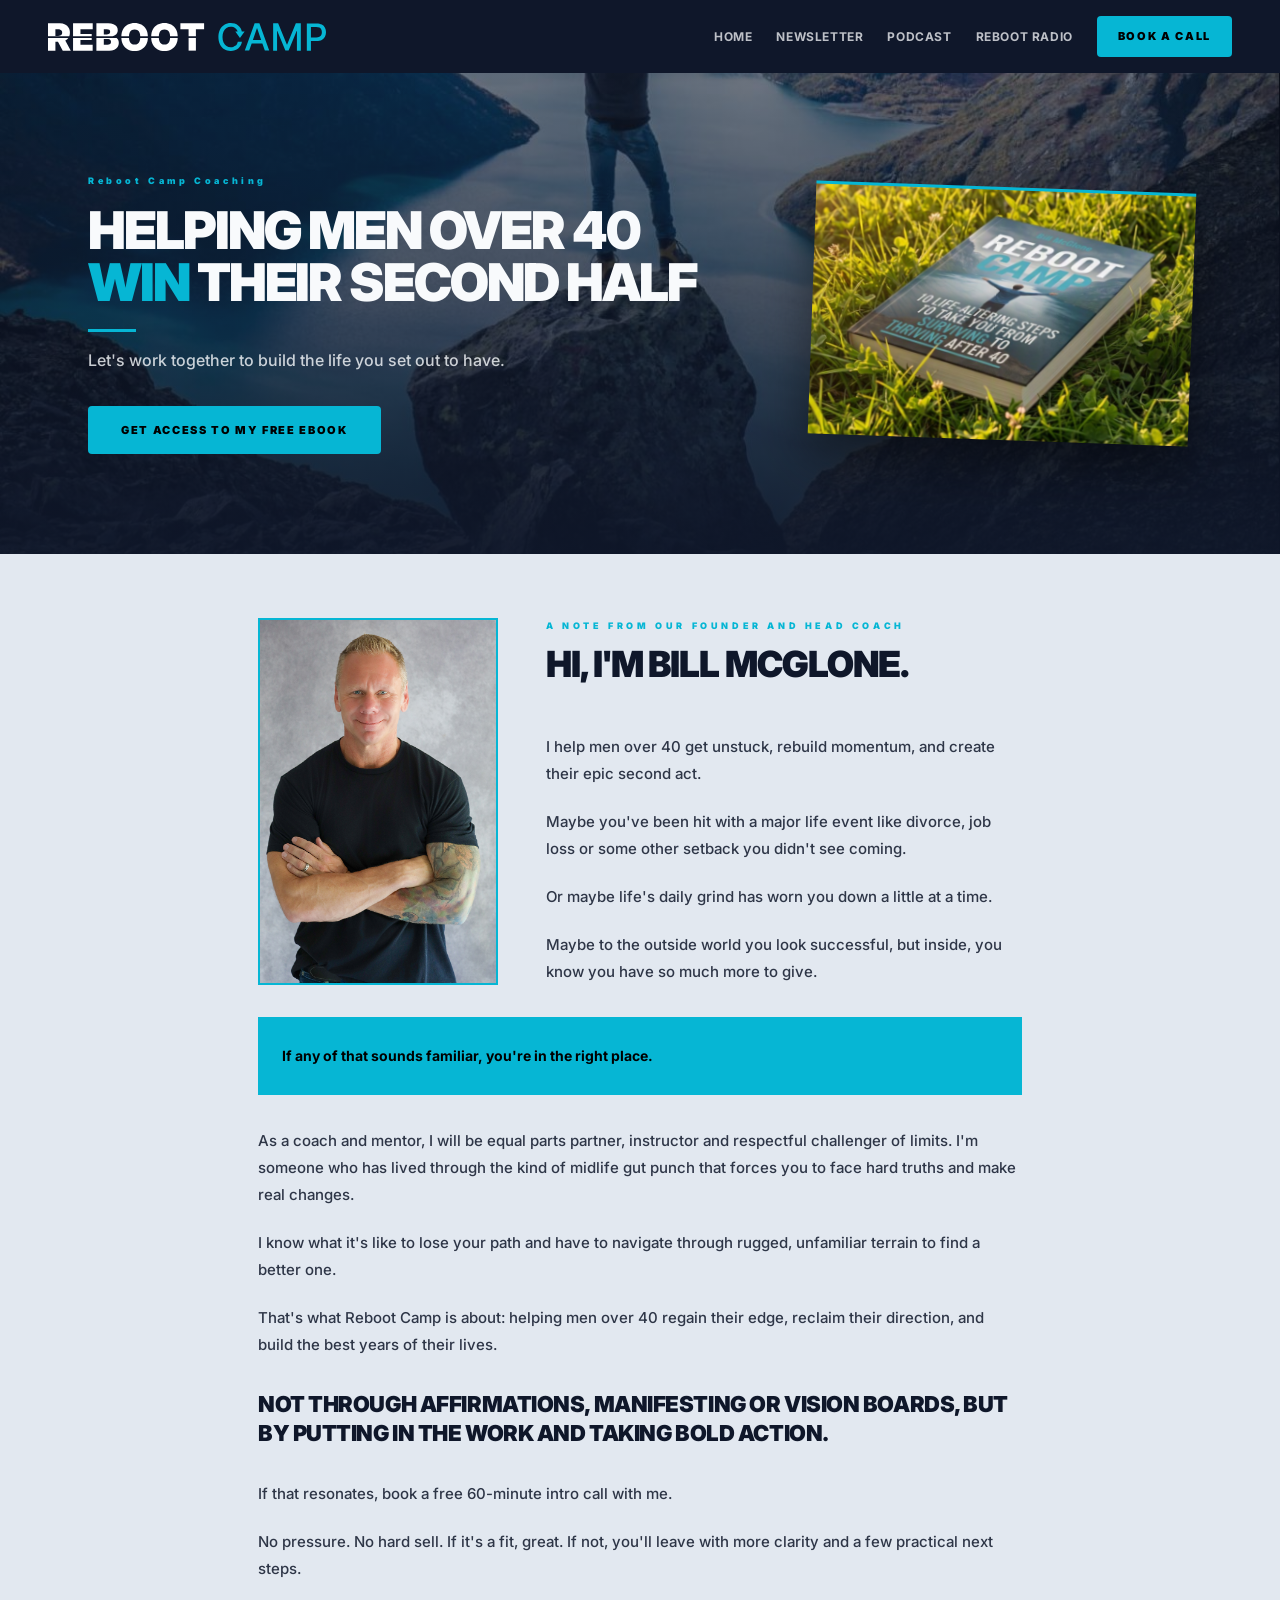
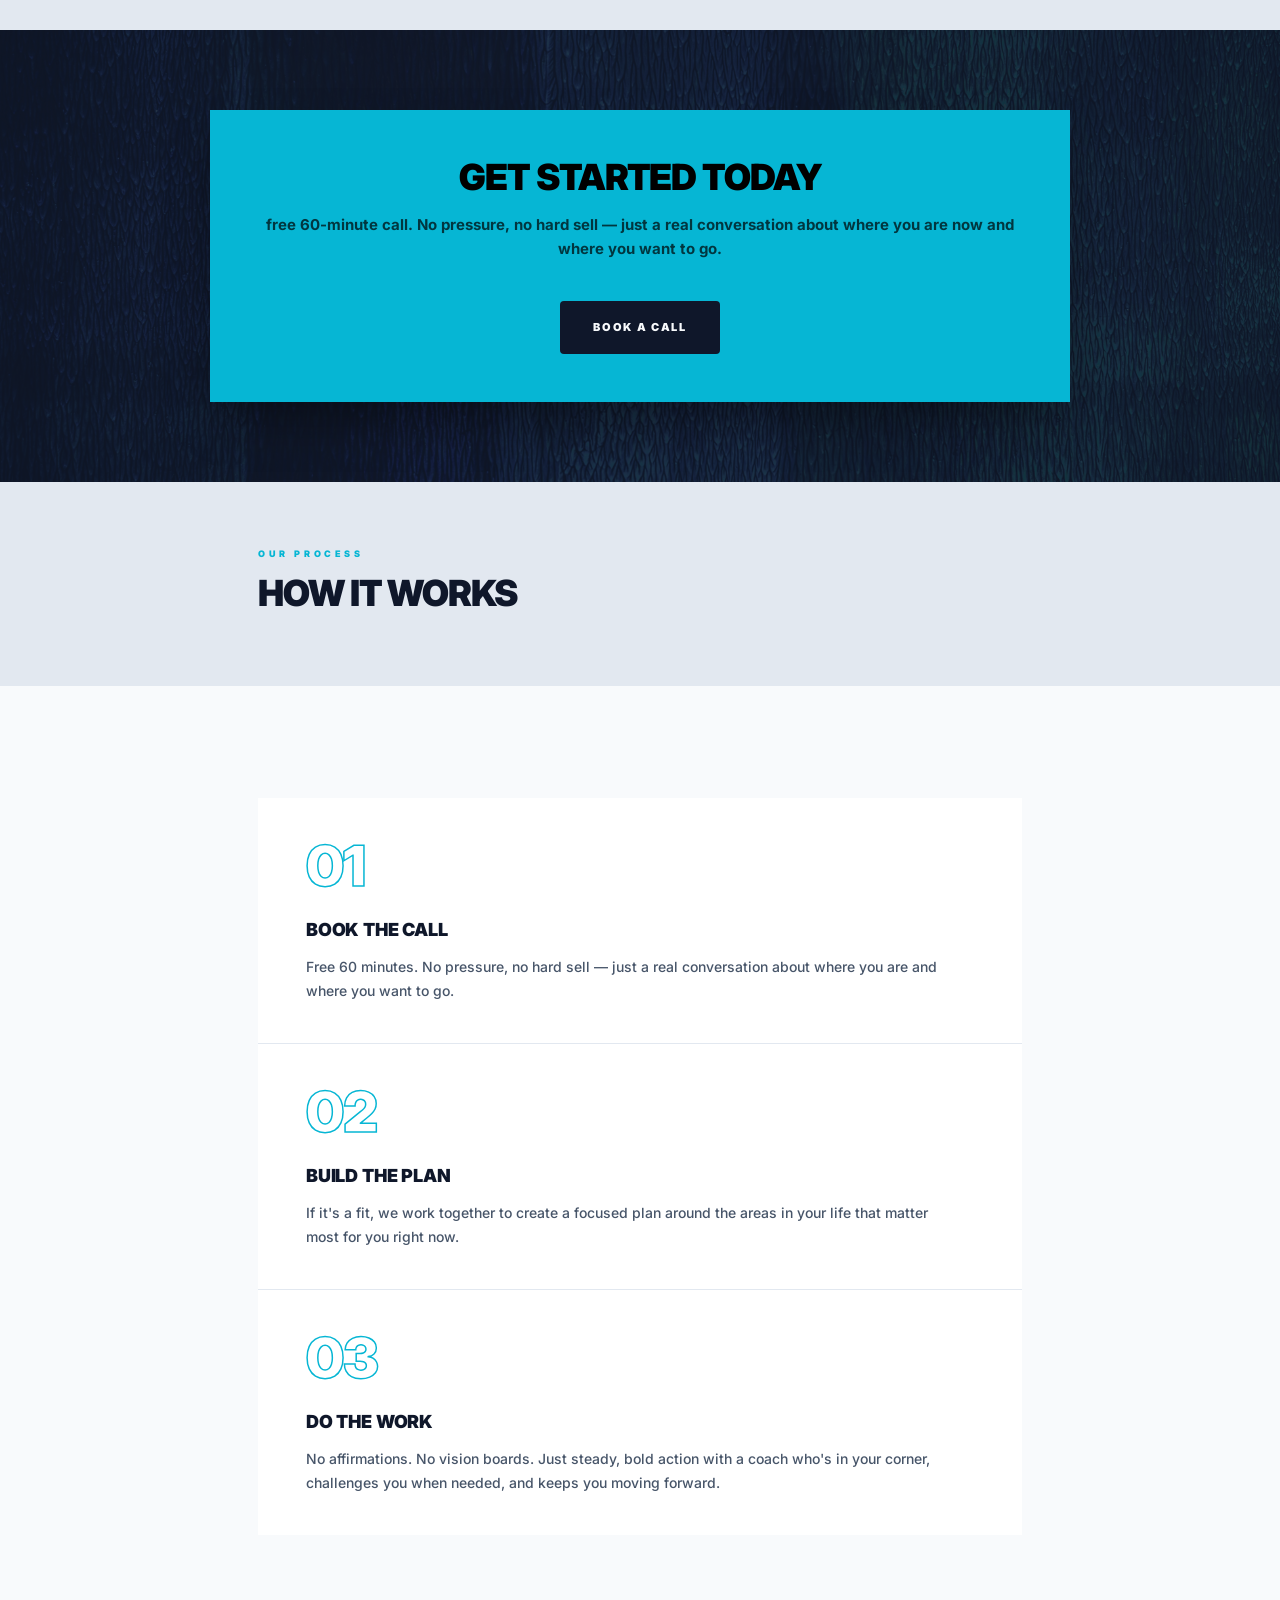
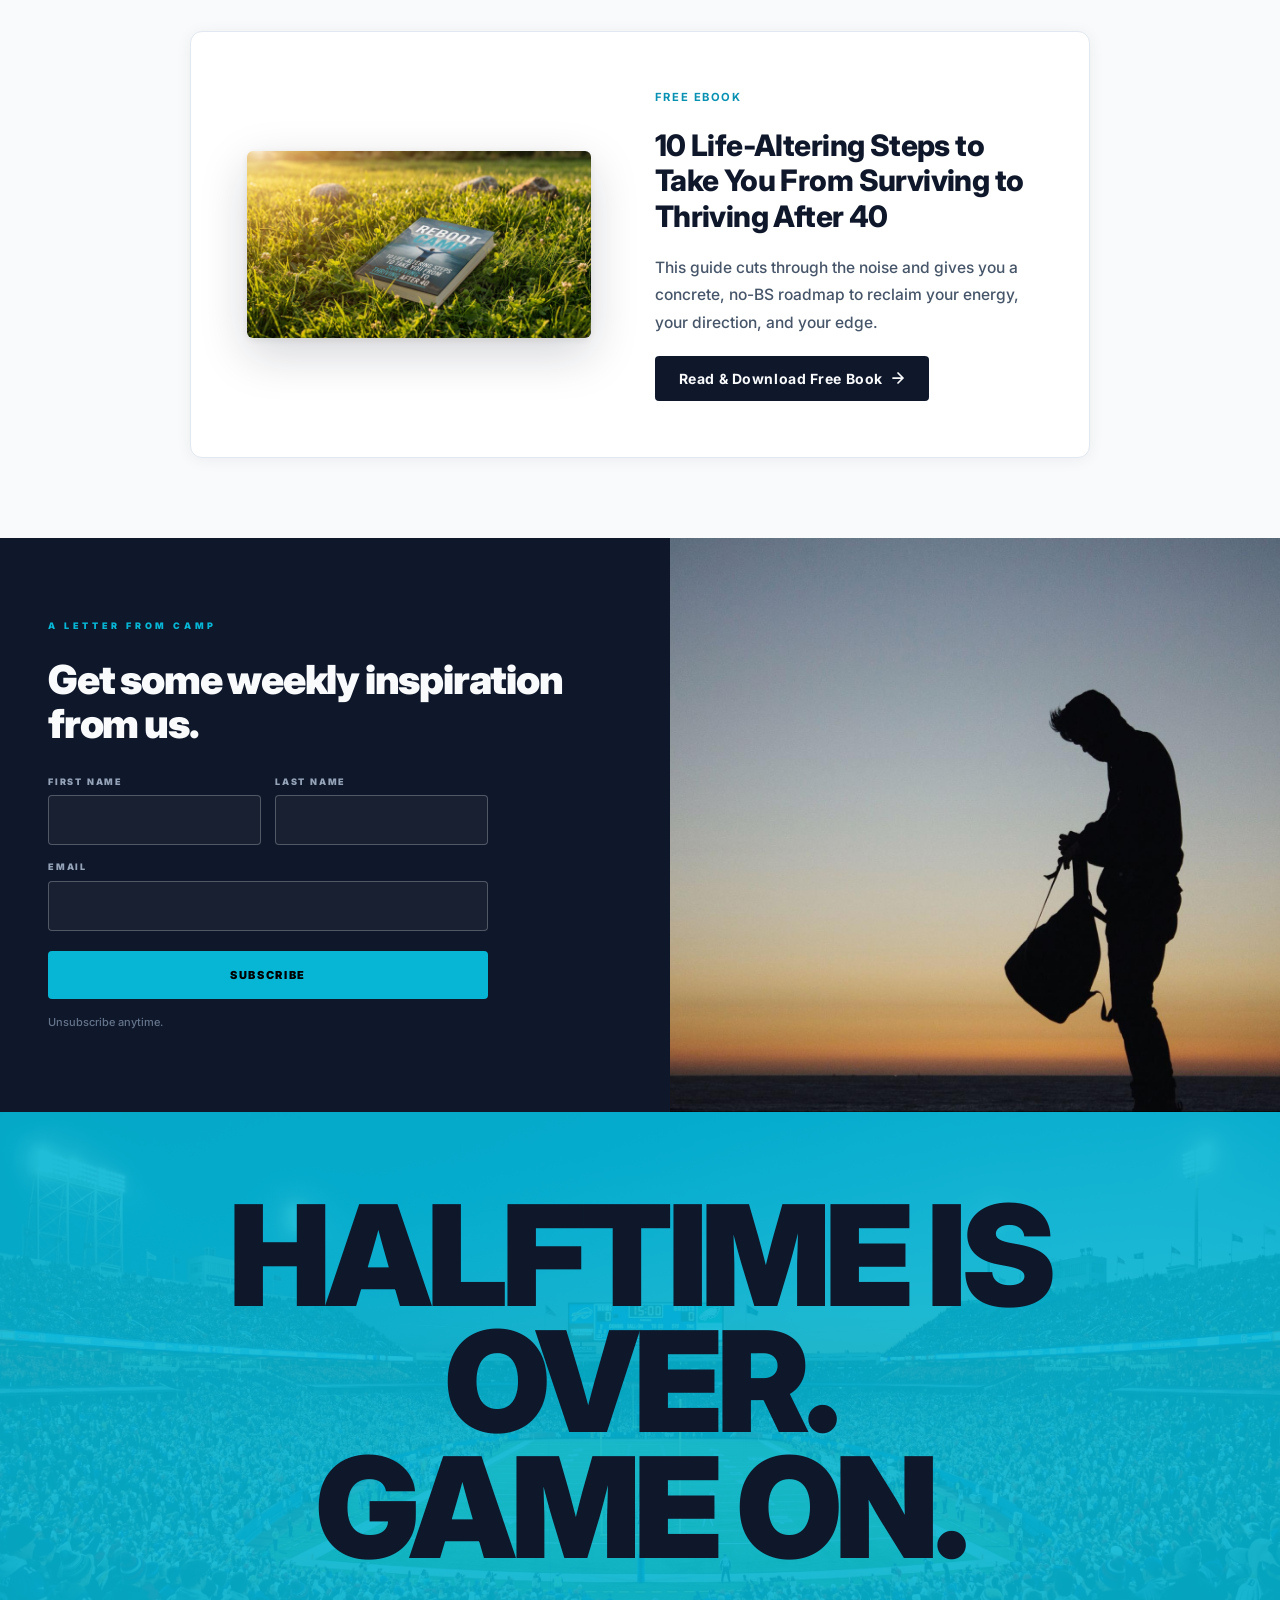
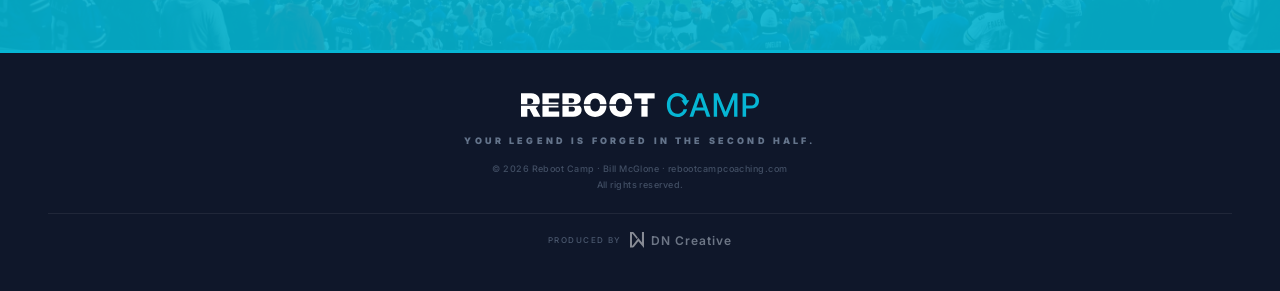
==== commit 36aefded: "feat: single OK button on signup confirmation; retitle homepage CTA - Signup success modal: replace " ====
--- a/site/index.html
+++ b/site/index.html
@@ -160,7 +160,7 @@
 <section id="book-a-call" class="landing-cta-section">
   <img src="images/pexels-timmossholder-7165477.jpg" alt="" class="landing-cta-bg" aria-hidden="true">
   <div class="landing-cta-card">
-    <h2 class="landing-cta-title animate-heading">Book the Call</h2>
+    <h2 class="landing-cta-title animate-heading">Get Started Today</h2>
     <p class="landing-cta-text">free 60-minute call. No pressure, no hard sell — just a real conversation about where you are now and where you want to go.</p>
     <a href="https://calendly.com/bill-rebootcampcoaching" class="cta-button cta-button-dark" aria-label="Book a Call" target="_blank" rel="noopener">Book a Call</a>
   </div>
@@ -306,8 +306,7 @@
       <h2 class="ebook-modal-title" id="ebook-modal-success-title" tabindex="-1">Congratulations! Your free ebook was sent.</h2>
       <p class="ebook-modal-text">If you don't see it in your inbox, please check your junk mail folder. Unfortunately, some mail carriers send it there in error.</p>
       <div class="ebook-modal-actions">
-        <a href="../book/output/reboot-camp.pdf" class="cta-button cta-button-no-glow" target="_blank" rel="noopener">Download the Ebook</a>
-        <a href="https://calendly.com/bill-rebootcampcoaching" class="cta-button-secondary" aria-label="Book a Call" target="_blank" rel="noopener">Book a Call</a>
+        <button type="button" class="cta-button cta-button-no-glow" data-modal-close>OK</button>
       </div>
     </div>
   </div>
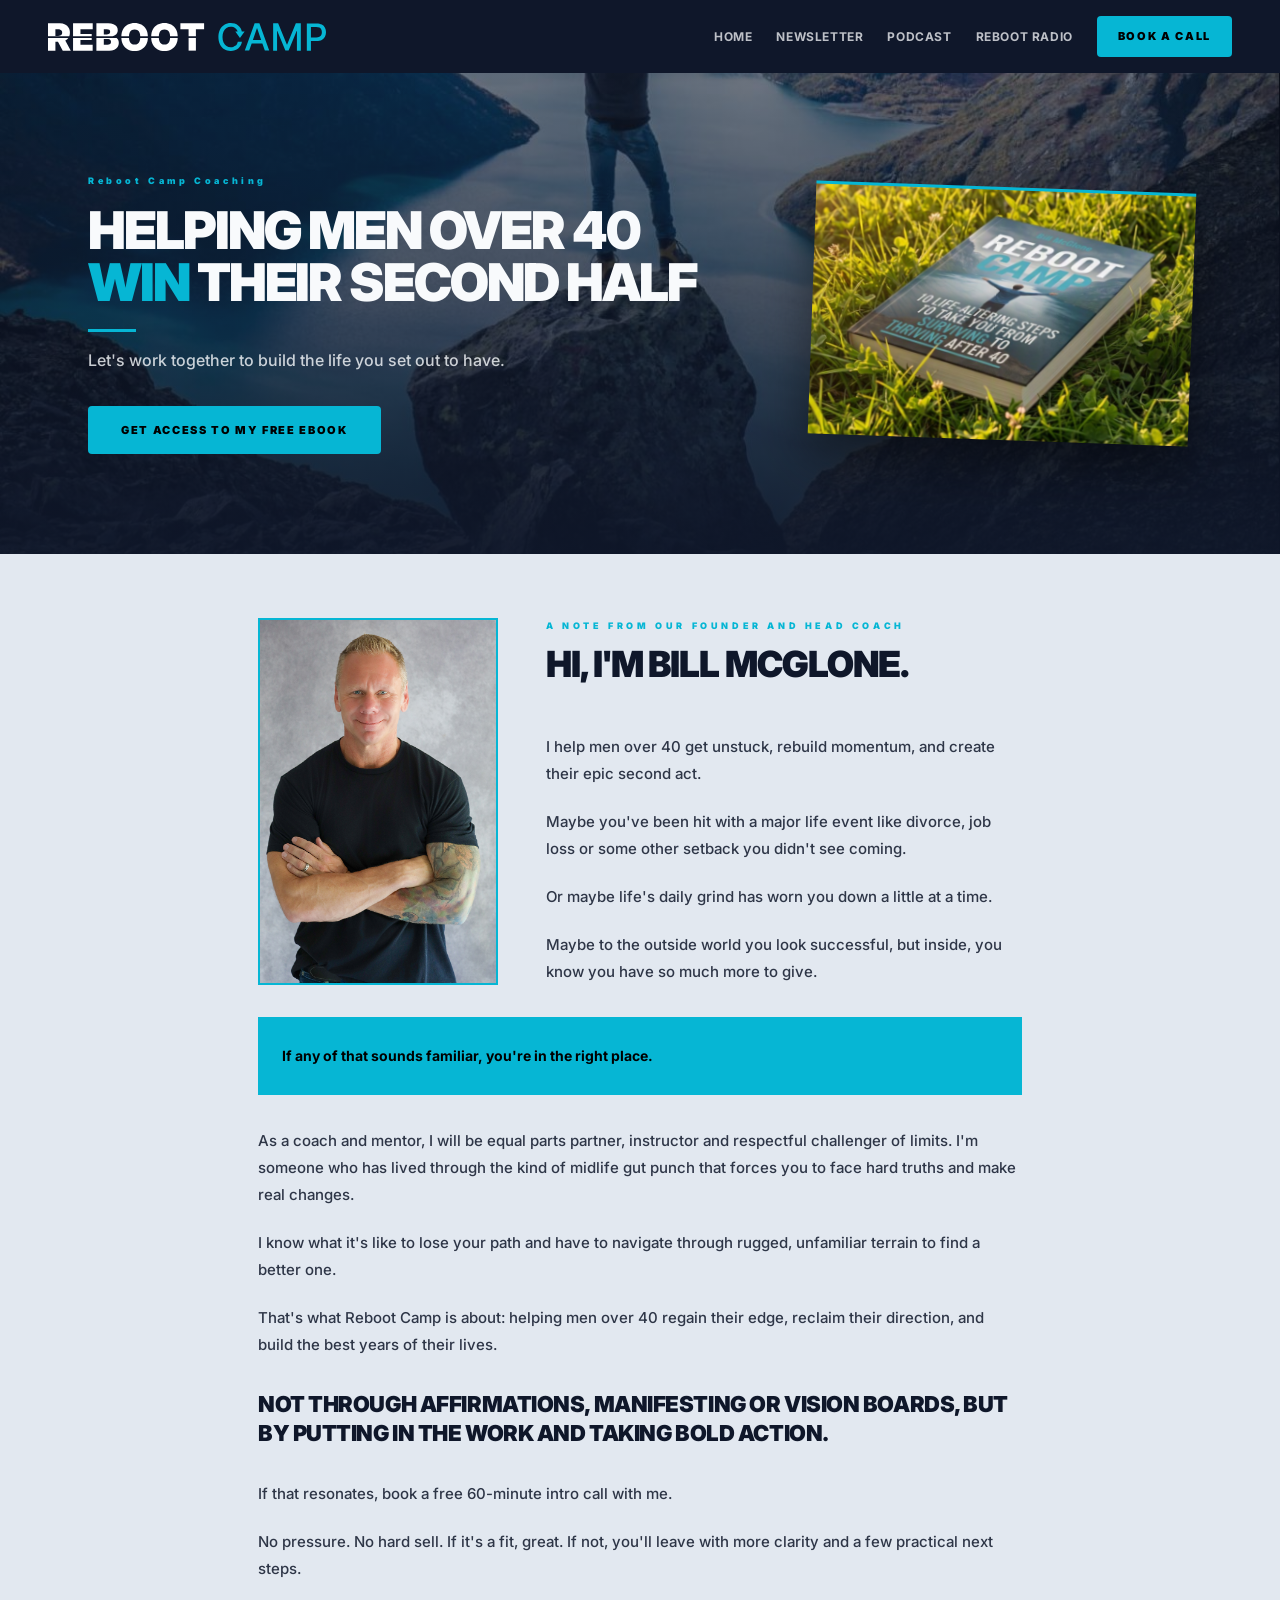
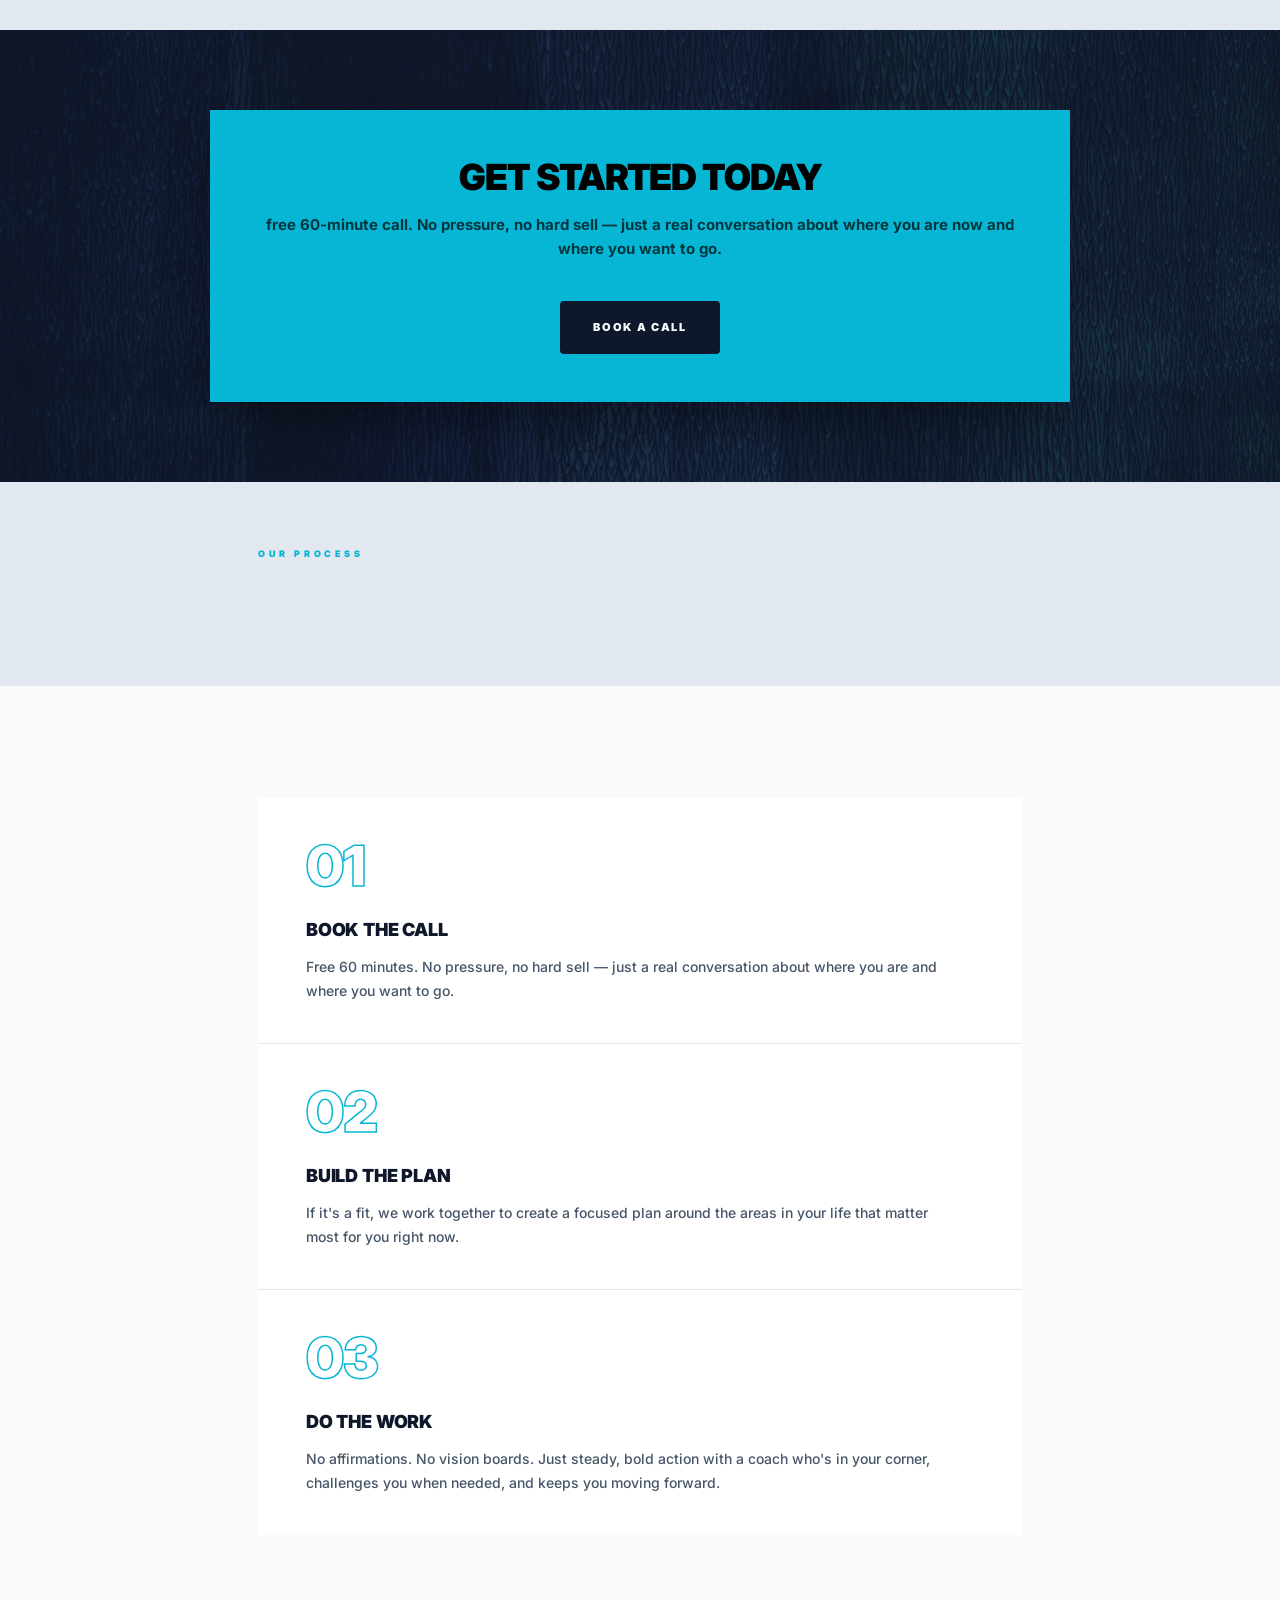
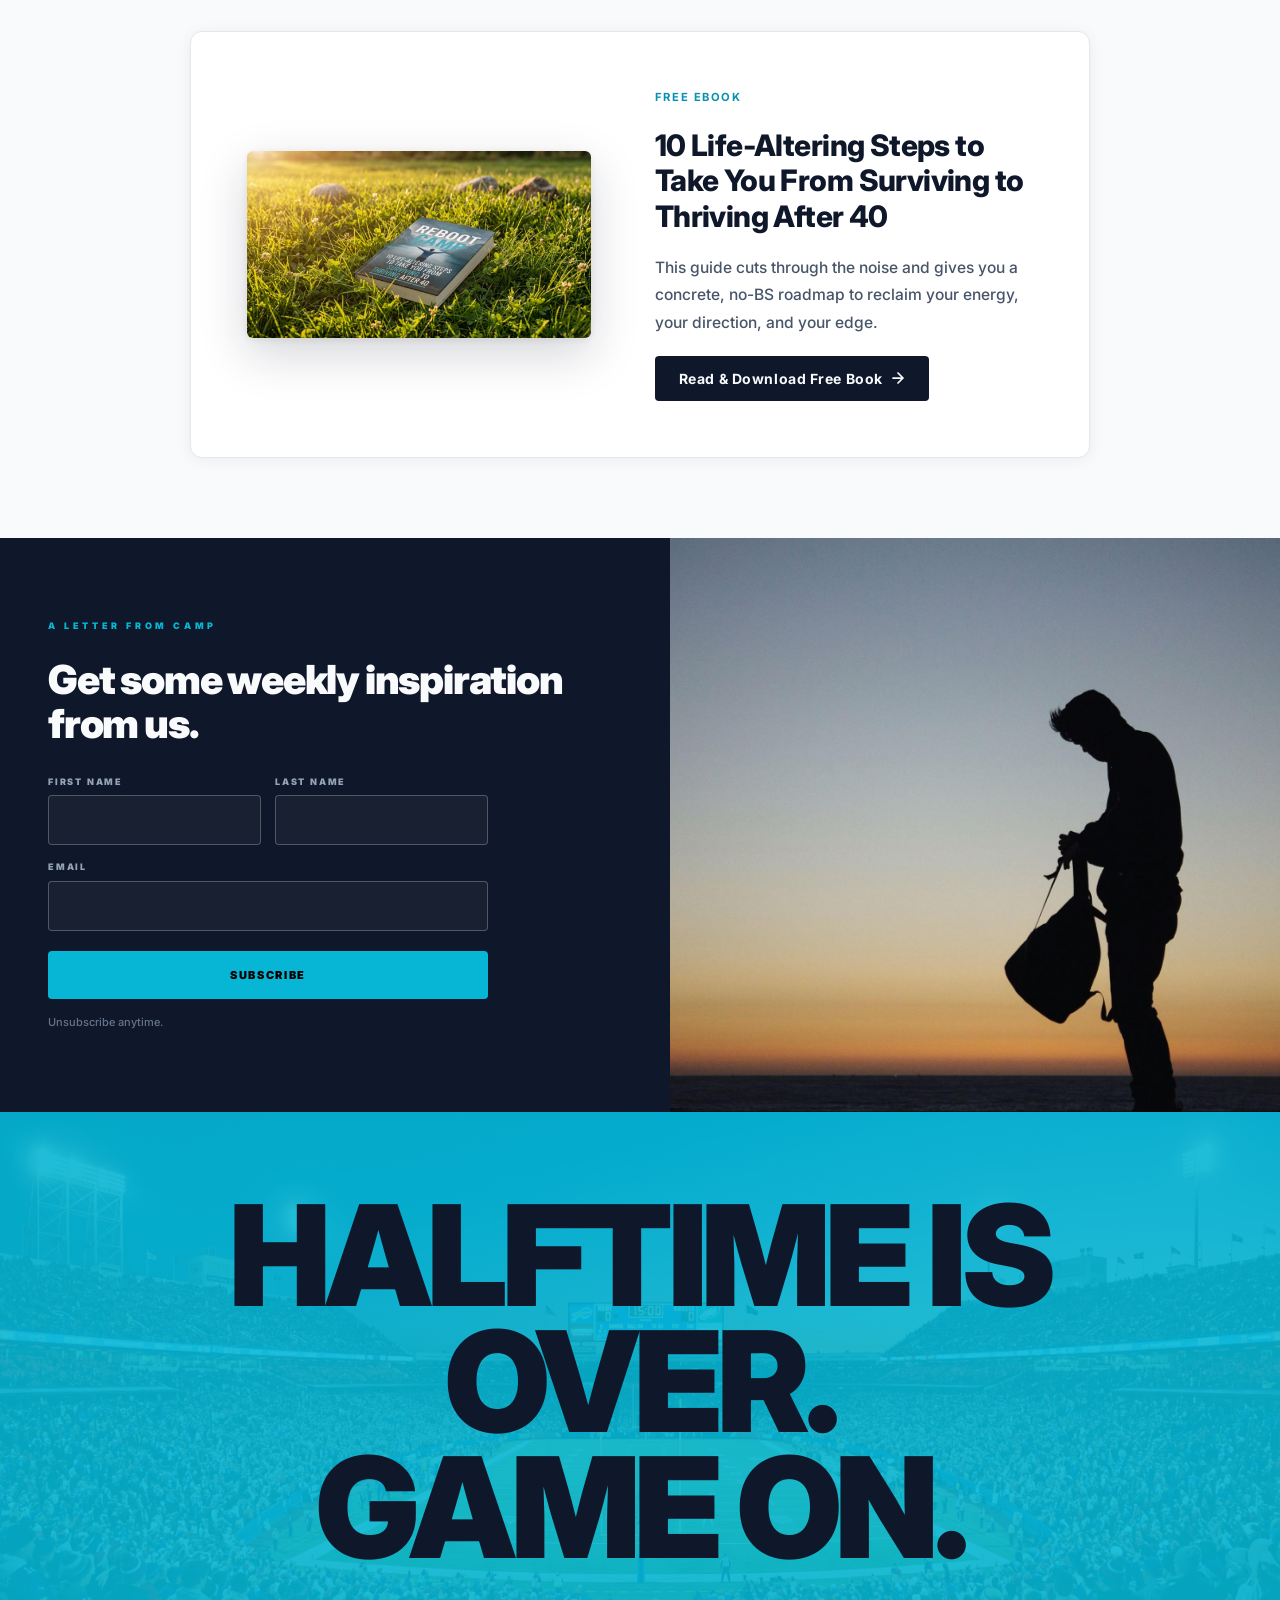
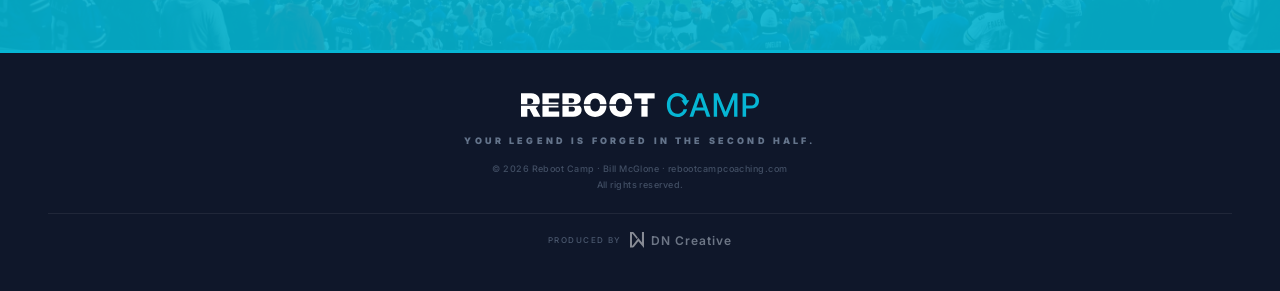
==== commit 0b4b1431: "perf: shrink ebook promo render from 10.7 MB PNG to 287 KB JPEG Resized BookRenderimage from 2816x15" ====
--- a/site/index.html
+++ b/site/index.html
@@ -204,7 +204,7 @@
 <section class="promo-card-section" aria-labelledby="promo-card-title">
   <div class="promo-card">
     <div class="promo-card-image-wrap">
-      <img src="images/BookRenderimage.png" alt="Reboot Camp ebook lying on grass in sunlight" class="promo-card-img"/>
+      <img src="images/BookRenderimage.jpg" alt="Reboot Camp ebook lying on grass in sunlight" class="promo-card-img" width="1200" height="654" loading="lazy" decoding="async"/>
     </div>
     <div class="promo-card-content">
       <span class="promo-card-overline">Free Ebook</span>
